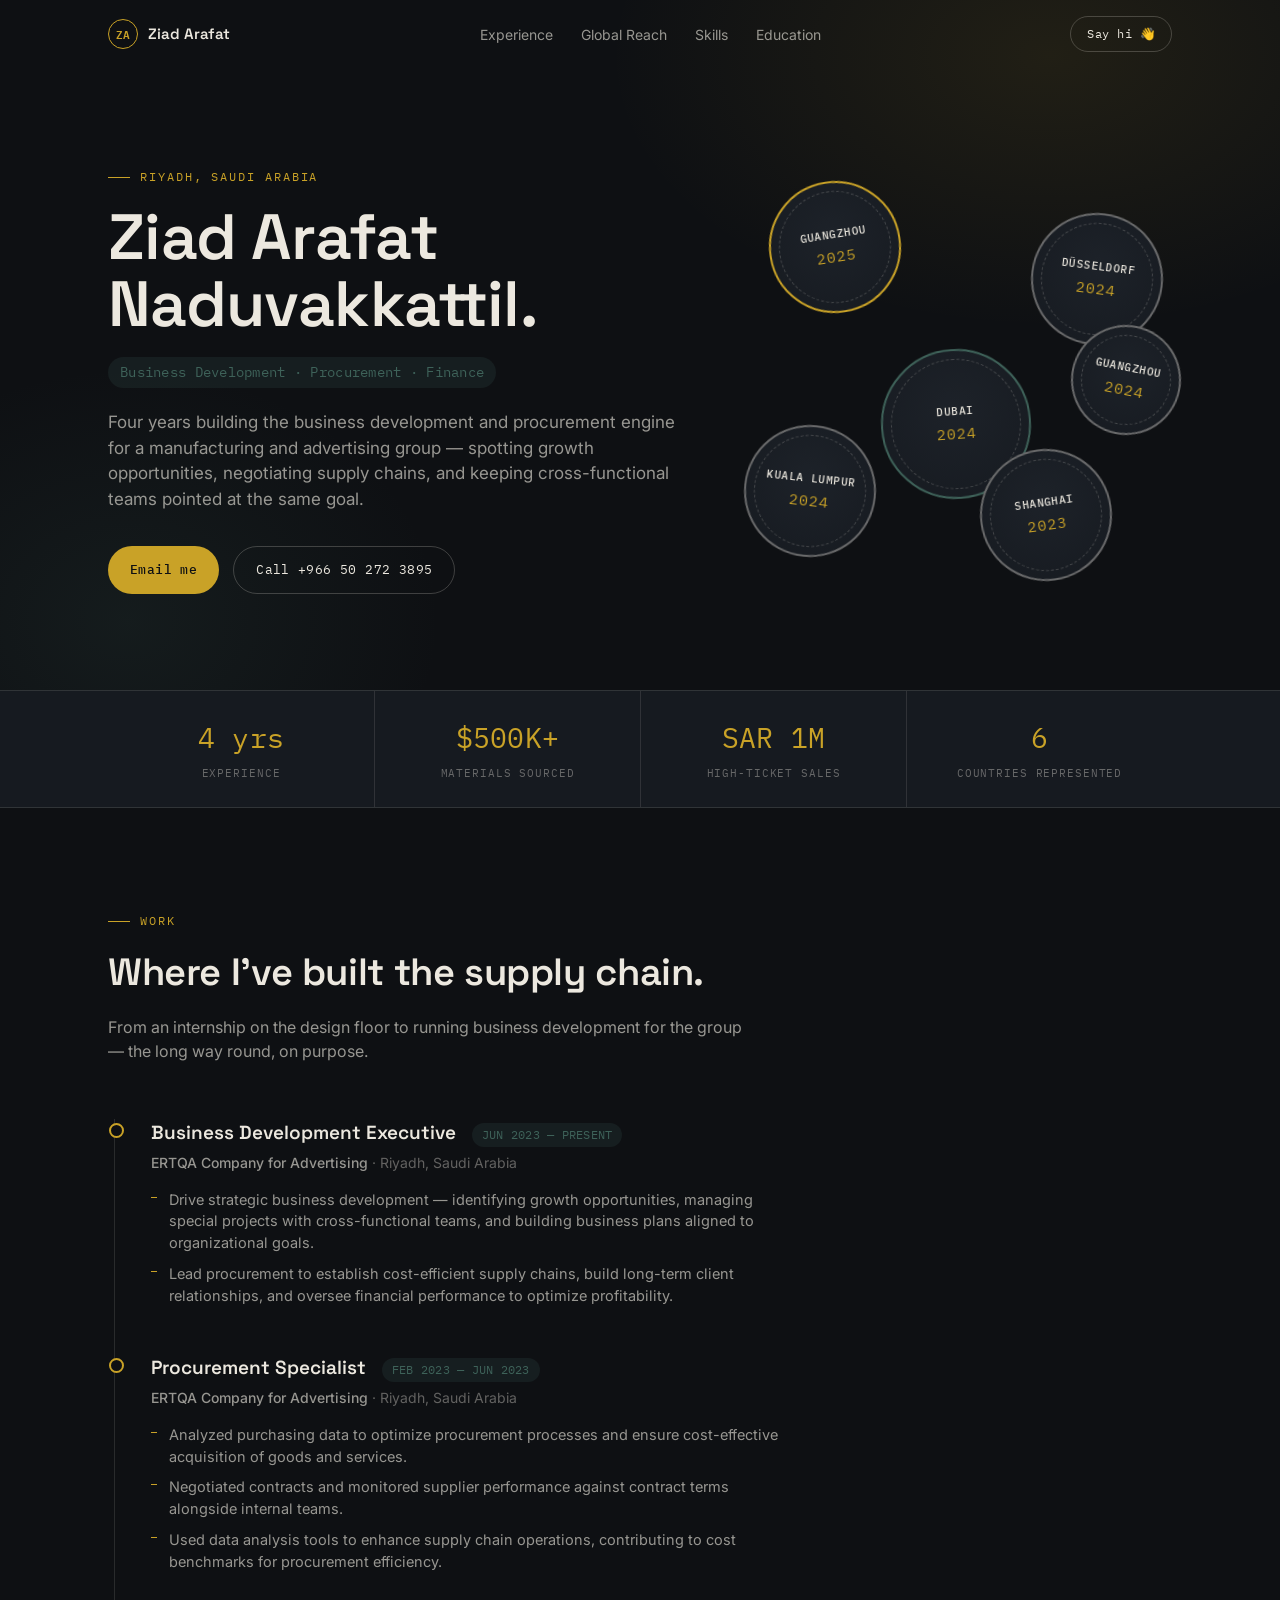
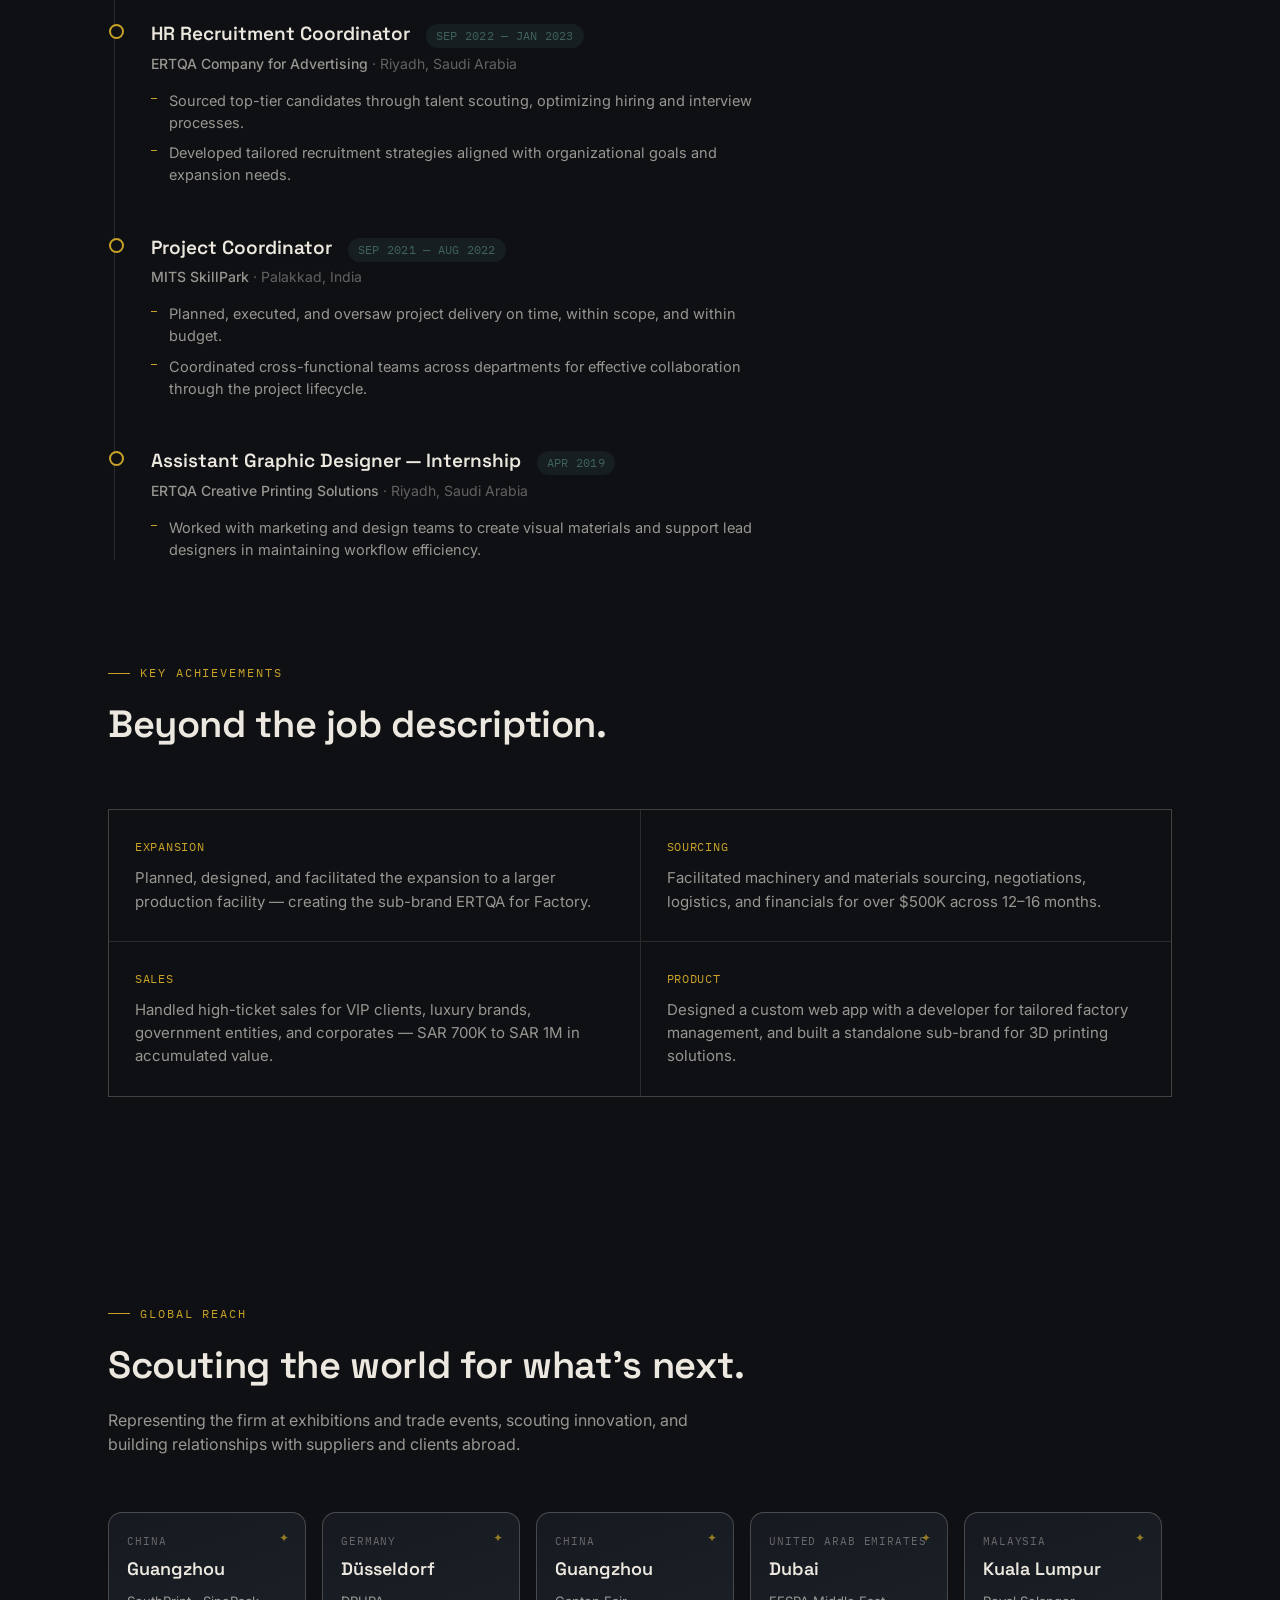
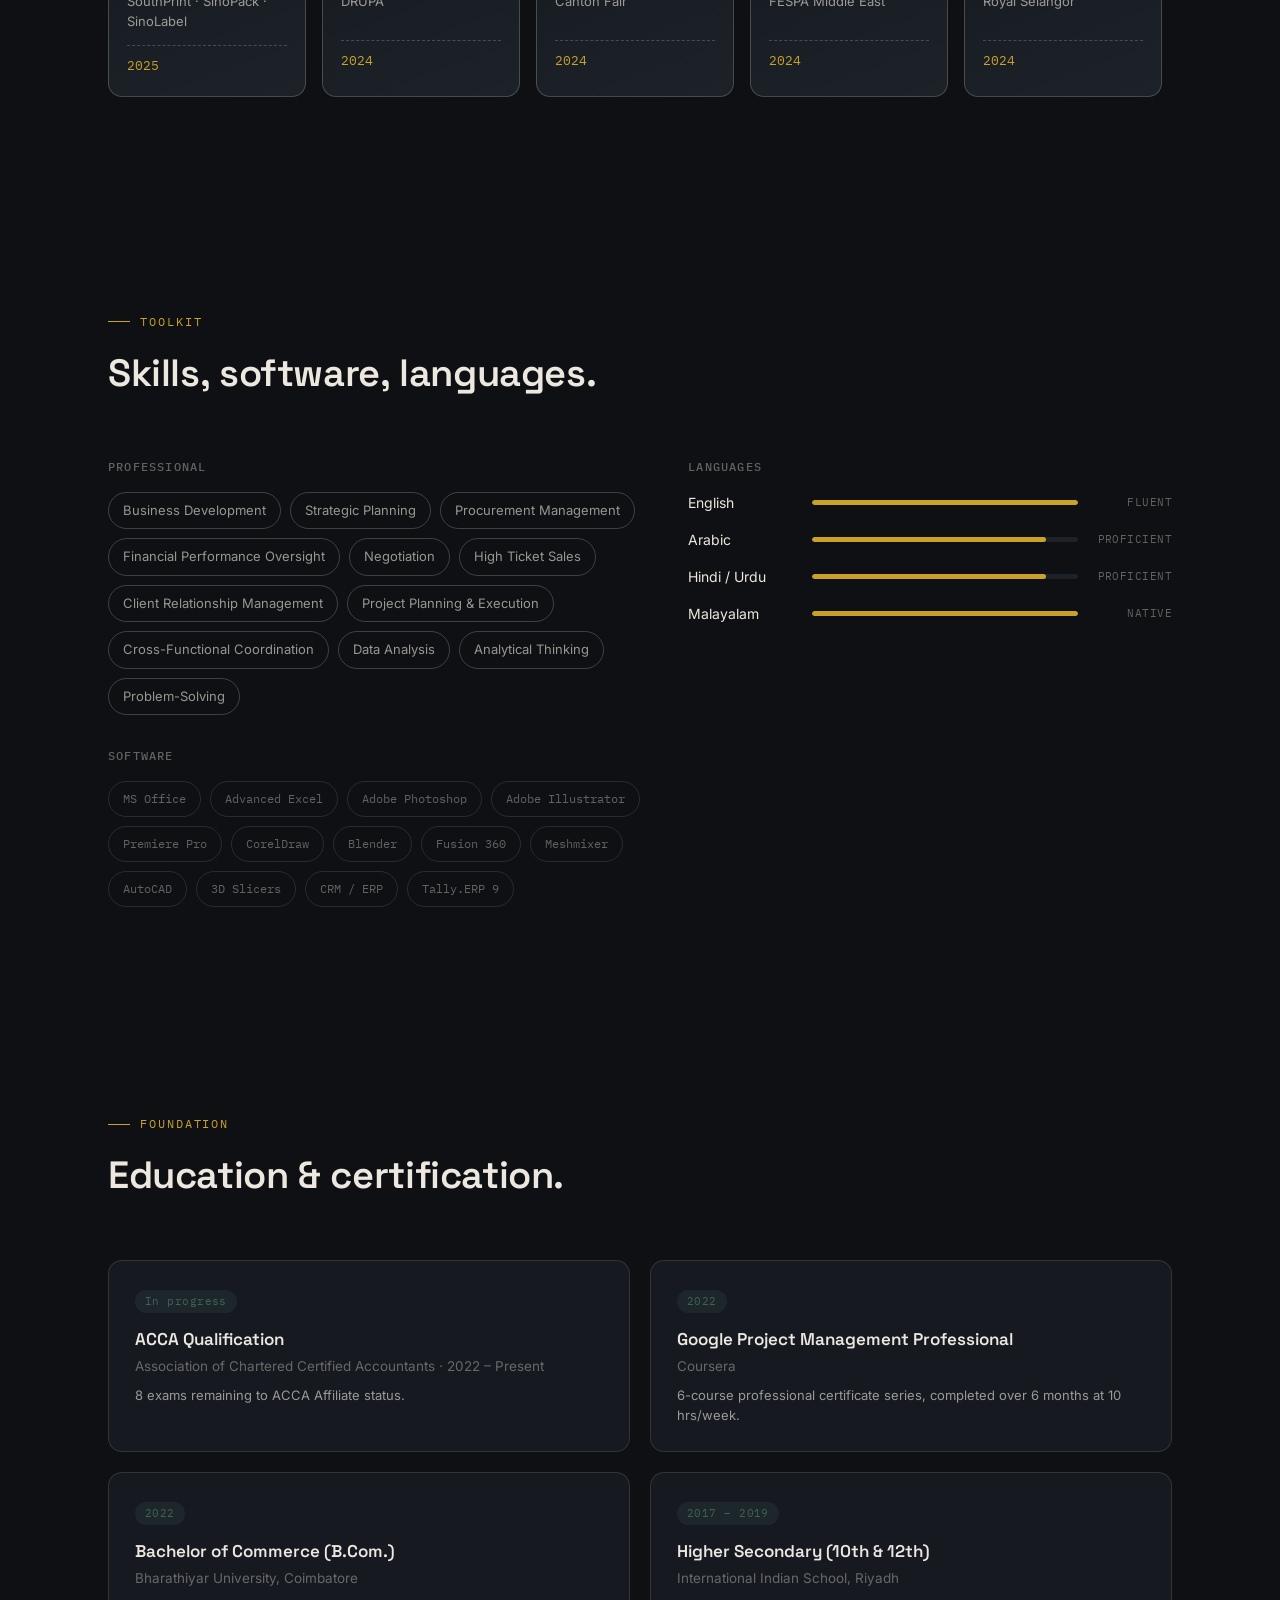
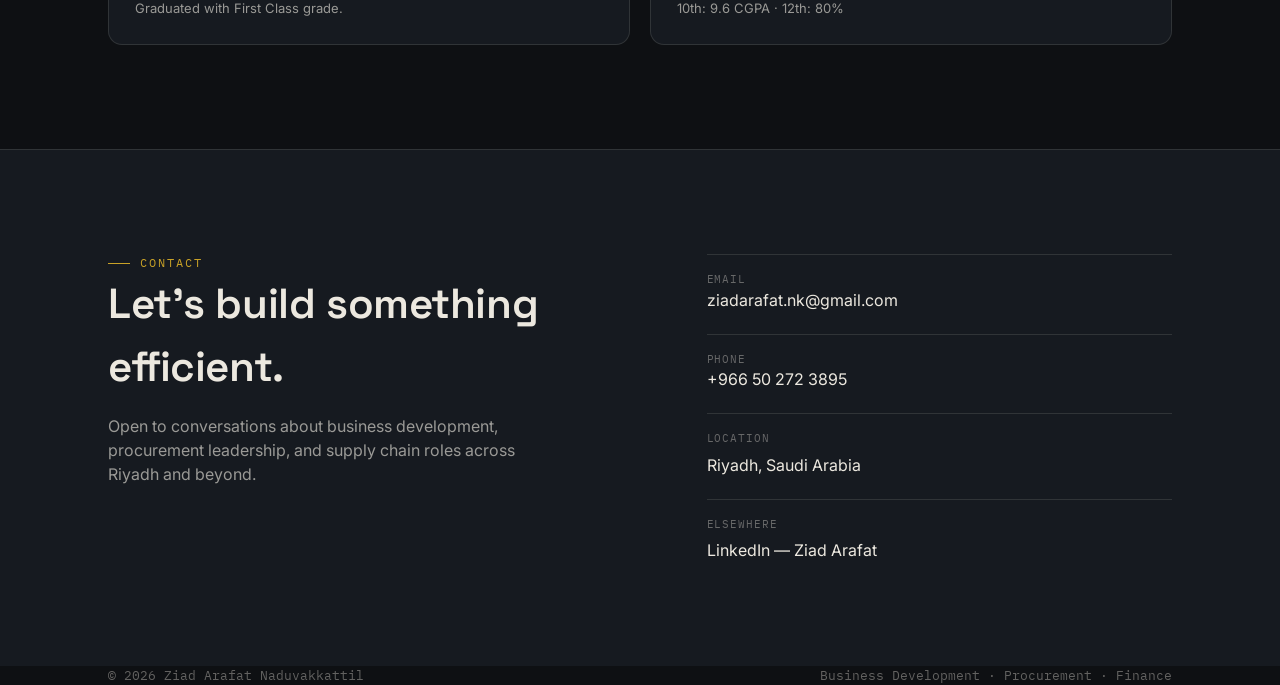
==== 1.html @ ba302ac8 "Add files via upload" ====
<!DOCTYPE html>
<html lang="en">
<head>
<meta charset="UTF-8" />
<meta name="viewport" content="width=device-width, initial-scale=1.0" />
<title>Ziad Arafat Naduvakkattil — Business Development &amp; Procurement</title>
<meta name="description" content="Ziad Arafat Naduvakkattil — Business Development Executive in Riyadh, Saudi Arabia. Procurement, strategic planning, high-ticket sales, finance." />
<link rel="preconnect" href="https://fonts.googleapis.com">
<link rel="preconnect" href="https://fonts.gstatic.com" crossorigin>
<link href="https://fonts.googleapis.com/css2?family=Space+Grotesk:wght@500;600;700&family=Inter:wght@400;500;600&family=IBM+Plex+Mono:wght@400;500&display=swap" rel="stylesheet">
<style>
  :root{
    --ink:#0E1013;
    --surface:#161A20;
    --surface-2:#1D2229;
    --line: rgba(236,232,223,0.12);
    --line-strong: rgba(236,232,223,0.22);
    --paper:#ECE8DF;
    --paper-dim: rgba(236,232,223,0.62);
    --paper-faint: rgba(236,232,223,0.38);
    --brass:#C9A227;
    --brass-soft: rgba(201,162,39,0.14);
    --teal:#3E6259;
    --teal-soft: rgba(62,98,89,0.18);

    --display: 'Space Grotesk', sans-serif;
    --body: 'Inter', sans-serif;
    --mono: 'IBM Plex Mono', monospace;

    --maxw: 1120px;
  }

  *{ box-sizing:border-box; }
  html{ scroll-behavior:smooth; }
  body{
    margin:0;
    background:var(--ink);
    color:var(--paper);
    font-family:var(--body);
    -webkit-font-smoothing:antialiased;
    line-height:1.5;
  }
  img{ max-width:100%; display:block; }
  a{ color:inherit; text-decoration:none; }

  ::selection{ background:var(--brass); color:var(--ink); }

  .wrap{
    max-width:var(--maxw);
    margin:0 auto;
    padding:0 28px;
  }

  .eyebrow{
    font-family:var(--mono);
    font-size:12px;
    letter-spacing:0.16em;
    text-transform:uppercase;
    color:var(--brass);
    display:flex;
    align-items:center;
    gap:10px;
  }
  .eyebrow::before{
    content:"";
    width:22px; height:1px;
    background:var(--brass);
    display:inline-block;
  }

  h1,h2,h3{
    font-family:var(--display);
    font-weight:600;
    margin:0;
    letter-spacing:-0.01em;
  }

  /* ---------- NAV ---------- */
  header.nav{
    position:fixed;
    top:0; left:0; right:0;
    z-index:100;
    background:rgba(14,16,19,0);
    border-bottom:1px solid transparent;
    transition:background .35s ease, border-color .35s ease;
  }
  header.nav.solid{
    background:rgba(14,16,19,0.86);
    backdrop-filter:blur(10px);
    border-bottom:1px solid var(--line);
  }
  .nav-inner{
    max-width:var(--maxw);
    margin:0 auto;
    padding:16px 28px;
    display:flex;
    align-items:center;
    justify-content:space-between;
  }
  .brand{
    display:flex; align-items:center; gap:10px;
    font-family:var(--display);
    font-weight:600;
    font-size:15px;
  }
  .brand .mark{
    width:30px; height:30px;
    border:1px solid var(--brass);
    border-radius:50%;
    display:flex; align-items:center; justify-content:center;
    font-family:var(--mono);
    font-size:11px;
    color:var(--brass);
  }
  nav.links{
    display:flex; gap:28px;
    font-size:14px;
    color:var(--paper-dim);
  }
  nav.links a{ transition:color .2s ease; }
  nav.links a:hover{ color:var(--paper); }
  .nav-cta{
    font-family:var(--mono);
    font-size:12px;
    letter-spacing:0.04em;
    border:1px solid var(--line-strong);
    padding:8px 16px;
    border-radius:999px;
    transition:border-color .2s ease, background .2s ease;
    white-space:nowrap;
  }
  .nav-cta:hover{ border-color:var(--brass); background:var(--brass-soft); }
  .nav-toggle{ display:none; }

  /* ---------- HERO ---------- */
  .hero{
    position:relative;
    padding:168px 0 96px;
    overflow:hidden;
  }
  .hero::before{
    content:"";
    position:absolute;
    inset:0;
    background:
      radial-gradient(680px 420px at 82% 8%, rgba(201,162,39,0.10), transparent 65%),
      radial-gradient(520px 420px at 10% 90%, rgba(62,98,89,0.14), transparent 60%);
    pointer-events:none;
  }
  .hero-grid{
    position:relative;
    display:grid;
    grid-template-columns:1.15fr 0.85fr;
    gap:56px;
    align-items:center;
  }
  .hero h1{
    font-size:clamp(38px, 5.6vw, 64px);
    line-height:1.04;
    margin-top:18px;
  }
  .hero .role{
    font-family:var(--mono);
    font-size:14px;
    color:var(--teal);
    background:var(--teal-soft);
    display:inline-block;
    padding:5px 12px;
    border-radius:999px;
    margin-top:20px;
    letter-spacing:0.02em;
  }
  .hero p.lede{
    max-width:52ch;
    color:var(--paper-dim);
    font-size:17px;
    margin-top:22px;
  }
  .hero-ctas{
    margin-top:34px;
    display:flex; gap:14px; flex-wrap:wrap;
  }
  .btn{
    font-family:var(--mono);
    font-size:13px;
    letter-spacing:0.03em;
    padding:13px 22px;
    border-radius:999px;
    display:inline-flex;
    align-items:center;
    gap:8px;
    transition:transform .2s ease, background .2s ease, border-color .2s ease;
  }
  .btn-primary{
    background:var(--brass);
    color:var(--ink);
    font-weight:500;
  }
  .btn-primary:hover{ transform:translateY(-2px); }
  .btn-ghost{
    border:1px solid var(--line-strong);
    color:var(--paper);
  }
  .btn-ghost:hover{ border-color:var(--brass); color:var(--brass); transform:translateY(-2px); }

  /* passport stamp cluster */
  .stampfield{
    position:relative;
    height:400px;
  }
  .stamp{
    position:absolute;
    width:132px; height:132px;
    border-radius:50%;
    border:2px solid var(--paper-faint);
    display:flex;
    flex-direction:column;
    align-items:center;
    justify-content:center;
    text-align:center;
    font-family:var(--mono);
    color:var(--paper-dim);
    background:radial-gradient(circle at 50% 40%, var(--surface-2), var(--surface));
    opacity:0;
    transform:scale(.7) rotate(var(--r,0deg));
    animation:stampIn .6s cubic-bezier(.2,.8,.2,1) forwards;
    animation-delay:var(--d, 0s);
  }
  .stamp::before{
    content:"";
    position:absolute;
    inset:8px;
    border-radius:50%;
    border:1px dashed rgba(236,232,223,0.22);
  }
  .stamp .city{ font-size:11px; letter-spacing:0.04em; color:var(--paper); font-weight:500; }
  .stamp .yr{ font-size:15px; color:var(--brass); margin-top:4px; letter-spacing:0.06em; }
  .stamp.s1{ top:0; left:6%; --r:-9deg; --d:.05s; border-color:var(--brass); }
  .stamp.s2{ top:8%; right:2%; --r:7deg; --d:.15s; }
  .stamp.s3{ top:42%; left:32%; --r:-4deg; --d:.25s; width:150px; height:150px; border-color:var(--teal); }
  .stamp.s4{ bottom:6%; left:0; --r:6deg; --d:.35s; }
  .stamp.s5{ bottom:0; right:14%; --r:-8deg; --d:.45s; }
  .stamp.s6{ top:36%; right:-2%; --r:11deg; --d:.55s; width:110px; height:110px; }
  @keyframes stampIn{
    to{ opacity:1; transform:scale(1) rotate(var(--r,0deg)); }
  }

  /* ---------- LEDGER STRIP ---------- */
  .ledger{
    border-top:1px solid var(--line);
    border-bottom:1px solid var(--line);
    background:var(--surface);
  }
  .ledger .wrap{
    display:grid;
    grid-template-columns:repeat(4,1fr);
  }
  .ledger-item{
    padding:26px 10px;
    text-align:center;
    border-left:1px solid var(--line);
  }
  .ledger-item:first-child{ border-left:none; }
  .ledger-item .num{
    font-family:var(--mono);
    font-size:clamp(20px,2.4vw,28px);
    color:var(--brass);
    letter-spacing:0.01em;
  }
  .ledger-item .lbl{
    margin-top:6px;
    font-size:11px;
    letter-spacing:0.08em;
    text-transform:uppercase;
    color:var(--paper-faint);
    font-family:var(--mono);
  }

  /* ---------- SECTION SHELL ---------- */
  section{ padding:104px 0; }
  .section-head{ max-width:640px; margin-bottom:56px; }
  .section-head h2{
    font-size:clamp(26px,3.4vw,38px);
    margin-top:14px;
  }
  .section-head p{ color:var(--paper-dim); margin-top:14px; font-size:16px; }

  .reveal{ opacity:0; transform:translateY(22px); transition:opacity .7s ease, transform .7s ease; }
  .reveal.in{ opacity:1; transform:none; }

  /* ---------- EXPERIENCE ---------- */
  .timeline{
    position:relative;
    border-left:1px solid var(--line);
    margin-left:6px;
  }
  .tl-item{
    position:relative;
    padding:0 0 48px 36px;
  }
  .tl-item:last-child{ padding-bottom:0; }
  .tl-item::before{
    content:"";
    position:absolute;
    left:-6px; top:4px;
    width:11px; height:11px;
    border-radius:50%;
    background:var(--ink);
    border:2px solid var(--brass);
  }
  .tl-head{
    display:flex;
    flex-wrap:wrap;
    align-items:baseline;
    gap:10px 16px;
  }
  .tl-role{
    font-family:var(--display);
    font-size:19px;
    font-weight:600;
  }
  .tl-dates{
    font-family:var(--mono);
    font-size:12px;
    color:var(--teal);
    background:var(--teal-soft);
    padding:3px 10px;
    border-radius:999px;
    letter-spacing:0.02em;
  }
  .tl-org{
    font-size:14px;
    color:var(--paper-faint);
    margin-top:4px;
  }
  .tl-org b{ color:var(--paper-dim); font-weight:500; }
  .tl-bullets{
    margin:16px 0 0;
    padding:0;
    list-style:none;
    display:grid;
    gap:9px;
    max-width:640px;
  }
  .tl-bullets li{
    position:relative;
    padding-left:18px;
    color:var(--paper-dim);
    font-size:14.5px;
  }
  .tl-bullets li::before{
    content:"";
    position:absolute;
    left:0; top:8px;
    width:6px; height:1px;
    background:var(--brass);
  }

  /* ---------- ACHIEVEMENTS ---------- */
  .ach-grid{
    display:grid;
    grid-template-columns:repeat(2,1fr);
    gap:1px;
    background:var(--line);
    border:1px solid var(--line);
  }
  .ach-card{
    background:var(--ink);
    padding:28px 26px;
  }
  .ach-card .k{
    font-family:var(--mono);
    font-size:12px;
    color:var(--brass);
    letter-spacing:0.06em;
  }
  .ach-card p{
    margin:10px 0 0;
    font-size:15px;
    color:var(--paper-dim);
    line-height:1.55;
  }

  /* ---------- GLOBAL REACH ---------- */
  .strip{
    display:flex;
    gap:16px;
    overflow-x:auto;
    padding-bottom:8px;
    scrollbar-width:none;
  }
  .strip::-webkit-scrollbar{ display:none; }
  .passcard{
    flex:0 0 auto;
    width:198px;
    border:1px solid var(--line-strong);
    border-radius:14px;
    padding:20px 18px;
    background:linear-gradient(160deg, var(--surface), var(--surface-2));
    position:relative;
  }
  .passcard::after{
    content:"✦";
    position:absolute;
    top:16px; right:16px;
    color:var(--brass);
    font-size:12px;
    opacity:.7;
  }
  .passcard .country{
    font-family:var(--mono);
    font-size:11px;
    letter-spacing:0.08em;
    text-transform:uppercase;
    color:var(--paper-faint);
  }
  .passcard .city{
    font-family:var(--display);
    font-weight:600;
    font-size:18px;
    margin-top:6px;
  }
  .passcard .event{
    font-size:13px;
    color:var(--paper-dim);
    margin-top:10px;
    min-height:34px;
  }
  .passcard .year{
    margin-top:14px;
    font-family:var(--mono);
    font-size:13px;
    color:var(--brass);
    border-top:1px dashed var(--line-strong);
    padding-top:10px;
  }

  /* ---------- SKILLS ---------- */
  .skills-grid{
    display:grid;
    grid-template-columns:1.1fr 1fr;
    gap:48px;
  }
  .skill-block h3{
    font-family:var(--mono);
    font-size:12px;
    letter-spacing:0.1em;
    text-transform:uppercase;
    color:var(--paper-faint);
    font-weight:500;
    margin-bottom:16px;
  }
  .chips{
    display:flex; flex-wrap:wrap; gap:9px;
  }
  .chip{
    font-size:13px;
    padding:8px 14px;
    border:1px solid var(--line-strong);
    border-radius:999px;
    color:var(--paper-dim);
  }
  .chip.soft{
    font-family:var(--mono);
    font-size:12px;
    border-color:var(--line);
    color:var(--paper-faint);
  }
  .lang-list{ display:grid; gap:16px; margin-top:6px; }
  .lang-row{ display:grid; grid-template-columns:110px 1fr 80px; align-items:center; gap:14px; }
  .lang-name{ font-size:14px; }
  .meter{ height:5px; background:var(--surface-2); border-radius:999px; overflow:hidden; }
  .meter i{ display:block; height:100%; background:var(--brass); border-radius:999px; }
  .lang-lvl{ font-family:var(--mono); font-size:11px; color:var(--paper-faint); text-align:right; letter-spacing:0.04em; }

  /* ---------- EDUCATION ---------- */
  .edu-grid{
    display:grid;
    grid-template-columns:repeat(2,1fr);
    gap:20px;
  }
  .edu-card{
    border:1px solid var(--line);
    border-radius:14px;
    padding:26px;
    background:var(--surface);
  }
  .edu-card .tag{
    font-family:var(--mono);
    font-size:11px;
    color:var(--teal);
    background:var(--teal-soft);
    display:inline-block;
    padding:3px 10px;
    border-radius:999px;
    letter-spacing:0.04em;
  }
  .edu-card h4{
    font-family:var(--display);
    font-size:17px;
    font-weight:600;
    margin:14px 0 4px;
  }
  .edu-card .org{ font-size:13.5px; color:var(--paper-faint); }
  .edu-card .note{ font-size:13px; color:var(--paper-dim); margin-top:10px; }

  /* ---------- CONTACT ---------- */
  .contact-section{
    background:var(--surface);
    border-top:1px solid var(--line);
  }
  .contact-grid{
    display:grid;
    grid-template-columns:1.2fr 1fr;
    gap:40px;
    align-items:start;
  }
  .contact-grid h2{ font-size:clamp(28px,4vw,42px); }
  .contact-grid p.lede{ color:var(--paper-dim); margin-top:16px; max-width:44ch; }
  .contact-list{ display:grid; gap:22px; }
  .contact-row{ border-top:1px solid var(--line); padding-top:16px; }
  .contact-row .k{
    font-family:var(--mono);
    font-size:11px;
    text-transform:uppercase;
    letter-spacing:0.08em;
    color:var(--paper-faint);
  }
  .contact-row .v{ margin-top:6px; font-size:16px; }
  .contact-row a.v:hover{ color:var(--brass); }

  footer{
    padding:26px 0 40px;
    display:flex;
    justify-content:space-between;
    flex-wrap:wrap;
    gap:10px;
    font-size:12.5px;
    color:var(--paper-faint);
    font-family:var(--mono);
  }

  @media (max-width:860px){
    .hero-grid{ grid-template-columns:1fr; }
    .stampfield{ height:300px; margin-top:20px; }
    .ledger .wrap{ grid-template-columns:repeat(2,1fr); }
    .ledger-item:nth-child(3){ border-left:none; }
    .skills-grid{ grid-template-columns:1fr; }
    .ach-grid{ grid-template-columns:1fr; }
    .edu-grid{ grid-template-columns:1fr; }
    .contact-grid{ grid-template-columns:1fr; }
    nav.links{ display:none; }
  }

  @media (prefers-reduced-motion: reduce){
    html{ scroll-behavior:auto; }
    .stamp{ animation:none; opacity:1; transform:rotate(var(--r,0deg)); }
    .reveal{ opacity:1; transform:none; transition:none; }
  }
</style>
</head>
<body>

<header class="nav" id="siteNav">
  <div class="nav-inner">
    <div class="brand"><span class="mark">ZA</span> Ziad Arafat</div>
    <nav class="links">
      <a href="#experience">Experience</a>
      <a href="#reach">Global Reach</a>
      <a href="#skills">Skills</a>
      <a href="#education">Education</a>
    </nav>
    <a class="nav-cta" href="#contact">Say hi 👋</a>
  </div>
</header>

<section class="hero">
  <div class="wrap hero-grid">
    <div>
      <div class="eyebrow">Riyadh, Saudi Arabia</div>
      <h1>Ziad Arafat<br>Naduvakkattil.</h1>
      <span class="role">Business Development · Procurement · Finance</span>
      <p class="lede">Four years building the business development and procurement engine for a manufacturing and advertising group — spotting growth opportunities, negotiating supply chains, and keeping cross-functional teams pointed at the same goal.</p>
      <div class="hero-ctas">
        <a class="btn btn-primary" href="mailto:ziadarafat.nk@gmail.com">Email me</a>
        <a class="btn btn-ghost" href="tel:+966502723895">Call +966 50 272 3895</a>
      </div>
    </div>
    <div class="stampfield" aria-hidden="true">
      <div class="stamp s1"><span class="city">GUANGZHOU</span><span class="yr">2025</span></div>
      <div class="stamp s2"><span class="city">DÜSSELDORF</span><span class="yr">2024</span></div>
      <div class="stamp s3"><span class="city">DUBAI</span><span class="yr">2024</span></div>
      <div class="stamp s4"><span class="city">KUALA LUMPUR</span><span class="yr">2024</span></div>
      <div class="stamp s5"><span class="city">SHANGHAI</span><span class="yr">2023</span></div>
      <div class="stamp s6"><span class="city">GUANGZHOU</span><span class="yr">2024</span></div>
    </div>
  </div>
</section>

<div class="ledger">
  <div class="wrap">
    <div class="ledger-item"><div class="num">4 yrs</div><div class="lbl">Experience</div></div>
    <div class="ledger-item"><div class="num">$500K+</div><div class="lbl">Materials sourced</div></div>
    <div class="ledger-item"><div class="num">SAR 1M</div><div class="lbl">High-ticket sales</div></div>
    <div class="ledger-item"><div class="num">6</div><div class="lbl">Countries represented</div></div>
  </div>
</div>

<section id="experience">
  <div class="wrap">
    <div class="section-head reveal">
      <div class="eyebrow">Work</div>
      <h2>Where I've built the supply chain.</h2>
      <p>From an internship on the design floor to running business development for the group — the long way round, on purpose.</p>
    </div>

    <div class="timeline">
      <div class="tl-item reveal">
        <div class="tl-head">
          <div class="tl-role">Business Development Executive</div>
          <div class="tl-dates">JUN 2023 — PRESENT</div>
        </div>
        <div class="tl-org"><b>ERTQA Company for Advertising</b> · Riyadh, Saudi Arabia</div>
        <ul class="tl-bullets">
          <li>Drive strategic business development — identifying growth opportunities, managing special projects with cross-functional teams, and building business plans aligned to organizational goals.</li>
          <li>Lead procurement to establish cost-efficient supply chains, build long-term client relationships, and oversee financial performance to optimize profitability.</li>
        </ul>
      </div>

      <div class="tl-item reveal">
        <div class="tl-head">
          <div class="tl-role">Procurement Specialist</div>
          <div class="tl-dates">FEB 2023 — JUN 2023</div>
        </div>
        <div class="tl-org"><b>ERTQA Company for Advertising</b> · Riyadh, Saudi Arabia</div>
        <ul class="tl-bullets">
          <li>Analyzed purchasing data to optimize procurement processes and ensure cost-effective acquisition of goods and services.</li>
          <li>Negotiated contracts and monitored supplier performance against contract terms alongside internal teams.</li>
          <li>Used data analysis tools to enhance supply chain operations, contributing to cost benchmarks for procurement efficiency.</li>
        </ul>
      </div>

      <div class="tl-item reveal">
        <div class="tl-head">
          <div class="tl-role">HR Recruitment Coordinator</div>
          <div class="tl-dates">SEP 2022 — JAN 2023</div>
        </div>
        <div class="tl-org"><b>ERTQA Company for Advertising</b> · Riyadh, Saudi Arabia</div>
        <ul class="tl-bullets">
          <li>Sourced top-tier candidates through talent scouting, optimizing hiring and interview processes.</li>
          <li>Developed tailored recruitment strategies aligned with organizational goals and expansion needs.</li>
        </ul>
      </div>

      <div class="tl-item reveal">
        <div class="tl-head">
          <div class="tl-role">Project Coordinator</div>
          <div class="tl-dates">SEP 2021 — AUG 2022</div>
        </div>
        <div class="tl-org"><b>MITS SkillPark</b> · Palakkad, India</div>
        <ul class="tl-bullets">
          <li>Planned, executed, and oversaw project delivery on time, within scope, and within budget.</li>
          <li>Coordinated cross-functional teams across departments for effective collaboration through the project lifecycle.</li>
        </ul>
      </div>

      <div class="tl-item reveal">
        <div class="tl-head">
          <div class="tl-role">Assistant Graphic Designer — Internship</div>
          <div class="tl-dates">APR 2019</div>
        </div>
        <div class="tl-org"><b>ERTQA Creative Printing Solutions</b> · Riyadh, Saudi Arabia</div>
        <ul class="tl-bullets">
          <li>Worked with marketing and design teams to create visual materials and support lead designers in maintaining workflow efficiency.</li>
        </ul>
      </div>
    </div>
  </div>
</section>

<section style="padding-top:0;">
  <div class="wrap">
    <div class="section-head reveal">
      <div class="eyebrow">Key Achievements</div>
      <h2>Beyond the job description.</h2>
    </div>
    <div class="ach-grid reveal">
      <div class="ach-card">
        <div class="k">EXPANSION</div>
        <p>Planned, designed, and facilitated the expansion to a larger production facility — creating the sub-brand ERTQA for Factory.</p>
      </div>
      <div class="ach-card">
        <div class="k">SOURCING</div>
        <p>Facilitated machinery and materials sourcing, negotiations, logistics, and financials for over $500K across 12–16 months.</p>
      </div>
      <div class="ach-card">
        <div class="k">SALES</div>
        <p>Handled high-ticket sales for VIP clients, luxury brands, government entities, and corporates — SAR 700K to SAR 1M in accumulated value.</p>
      </div>
      <div class="ach-card">
        <div class="k">PRODUCT</div>
        <p>Designed a custom web app with a developer for tailored factory management, and built a standalone sub-brand for 3D printing solutions.</p>
      </div>
    </div>
  </div>
</section>

<section id="reach">
  <div class="wrap">
    <div class="section-head reveal">
      <div class="eyebrow">Global Reach</div>
      <h2>Scouting the world for what's next.</h2>
      <p>Representing the firm at exhibitions and trade events, scouting innovation, and building relationships with suppliers and clients abroad.</p>
    </div>
    <div class="strip reveal">
      <div class="passcard">
        <div class="country">China</div>
        <div class="city">Guangzhou</div>
        <div class="event">SouthPrint · SinoPack · SinoLabel</div>
        <div class="year">2025</div>
      </div>
      <div class="passcard">
        <div class="country">Germany</div>
        <div class="city">Düsseldorf</div>
        <div class="event">DRUPA</div>
        <div class="year">2024</div>
      </div>
      <div class="passcard">
        <div class="country">China</div>
        <div class="city">Guangzhou</div>
        <div class="event">Canton Fair</div>
        <div class="year">2024</div>
      </div>
      <div class="passcard">
        <div class="country">United Arab Emirates</div>
        <div class="city">Dubai</div>
        <div class="event">FESPA Middle East</div>
        <div class="year">2024</div>
      </div>
      <div class="passcard">
        <div class="country">Malaysia</div>
        <div class="city">Kuala Lumpur</div>
        <div class="event">Royal Selangor</div>
        <div class="year">2024</div>
      </div>
      <div class="passcard">
        <div class="country">China</div>
        <div class="city">Shanghai</div>
        <div class="event">SignChina</div>
        <div class="year">2023</div>
      </div>
    </div>
  </div>
</section>

<section id="skills">
  <div class="wrap">
    <div class="section-head reveal">
      <div class="eyebrow">Toolkit</div>
      <h2>Skills, software, languages.</h2>
    </div>
    <div class="skills-grid reveal">
      <div class="skill-block">
        <h3>Professional</h3>
        <div class="chips">
          <span class="chip">Business Development</span>
          <span class="chip">Strategic Planning</span>
          <span class="chip">Procurement Management</span>
          <span class="chip">Financial Performance Oversight</span>
          <span class="chip">Negotiation</span>
          <span class="chip">High Ticket Sales</span>
          <span class="chip">Client Relationship Management</span>
          <span class="chip">Project Planning &amp; Execution</span>
          <span class="chip">Cross-Functional Coordination</span>
          <span class="chip">Data Analysis</span>
          <span class="chip">Analytical Thinking</span>
          <span class="chip">Problem-Solving</span>
        </div>

        <h3 style="margin-top:32px;">Software</h3>
        <div class="chips">
          <span class="chip soft">MS Office</span>
          <span class="chip soft">Advanced Excel</span>
          <span class="chip soft">Adobe Photoshop</span>
          <span class="chip soft">Adobe Illustrator</span>
          <span class="chip soft">Premiere Pro</span>
          <span class="chip soft">CorelDraw</span>
          <span class="chip soft">Blender</span>
          <span class="chip soft">Fusion 360</span>
          <span class="chip soft">Meshmixer</span>
          <span class="chip soft">AutoCAD</span>
          <span class="chip soft">3D Slicers</span>
          <span class="chip soft">CRM / ERP</span>
          <span class="chip soft">Tally.ERP 9</span>
        </div>
      </div>

      <div class="skill-block">
        <h3>Languages</h3>
        <div class="lang-list">
          <div class="lang-row">
            <div class="lang-name">English</div>
            <div class="meter"><i style="width:100%"></i></div>
            <div class="lang-lvl">FLUENT</div>
          </div>
          <div class="lang-row">
            <div class="lang-name">Arabic</div>
            <div class="meter"><i style="width:88%"></i></div>
            <div class="lang-lvl">PROFICIENT</div>
          </div>
          <div class="lang-row">
            <div class="lang-name">Hindi / Urdu</div>
            <div class="meter"><i style="width:88%"></i></div>
            <div class="lang-lvl">PROFICIENT</div>
          </div>
          <div class="lang-row">
            <div class="lang-name">Malayalam</div>
            <div class="meter"><i style="width:100%"></i></div>
            <div class="lang-lvl">NATIVE</div>
          </div>
        </div>
      </div>
    </div>
  </div>
</section>

<section id="education">
  <div class="wrap">
    <div class="section-head reveal">
      <div class="eyebrow">Foundation</div>
      <h2>Education &amp; certification.</h2>
    </div>
    <div class="edu-grid reveal">
      <div class="edu-card">
        <span class="tag">In progress</span>
        <h4>ACCA Qualification</h4>
        <div class="org">Association of Chartered Certified Accountants · 2022 – Present</div>
        <div class="note">8 exams remaining to ACCA Affiliate status.</div>
      </div>
      <div class="edu-card">
        <span class="tag">2022</span>
        <h4>Google Project Management Professional</h4>
        <div class="org">Coursera</div>
        <div class="note">6-course professional certificate series, completed over 6 months at 10 hrs/week.</div>
      </div>
      <div class="edu-card">
        <span class="tag">2022</span>
        <h4>Bachelor of Commerce (B.Com.)</h4>
        <div class="org">Bharathiyar University, Coimbatore</div>
        <div class="note">Graduated with First Class grade.</div>
      </div>
      <div class="edu-card">
        <span class="tag">2017 – 2019</span>
        <h4>Higher Secondary (10th &amp; 12th)</h4>
        <div class="org">International Indian School, Riyadh</div>
        <div class="note">10th: 9.6 CGPA · 12th: 80%</div>
      </div>
    </div>
  </div>
</section>

<section class="contact-section" id="contact">
  <div class="wrap contact-grid">
    <div class="reveal">
      <div class="eyebrow">Contact</div>
      <h2>Let's build something efficient.</h2>
      <p class="lede">Open to conversations about business development, procurement leadership, and supply chain roles across Riyadh and beyond.</p>
    </div>
    <div class="contact-list reveal">
      <div class="contact-row">
        <div class="k">Email</div>
        <a class="v" href="mailto:ziadarafat.nk@gmail.com">ziadarafat.nk@gmail.com</a>
      </div>
      <div class="contact-row">
        <div class="k">Phone</div>
        <a class="v" href="tel:+966502723895">+966 50 272 3895</a>
      </div>
      <div class="contact-row">
        <div class="k">Location</div>
        <div class="v">Riyadh, Saudi Arabia</div>
      </div>
      <div class="contact-row">
        <div class="k">Elsewhere</div>
        <div class="v">LinkedIn — Ziad Arafat</div>
      </div>
    </div>
  </div>
</section>

<footer class="wrap">
  <div>© 2026 Ziad Arafat Naduvakkattil</div>
  <div>Business Development · Procurement · Finance</div>
</footer>

<script>
  // nav solid on scroll
  const nav = document.getElementById('siteNav');
  window.addEventListener('scroll', () => {
    nav.classList.toggle('solid', window.scrollY > 40);
  });

  // scroll reveal
  const revealEls = document.querySelectorAll('.reveal');
  const io = new IntersectionObserver((entries) => {
    entries.forEach(e => {
      if(e.isIntersecting){
        e.target.classList.add('in');
        io.unobserve(e.target);
      }
    });
  }, { threshold: 0.12 });
  revealEls.forEach(el => io.observe(el));
</script>

</body>
</html>
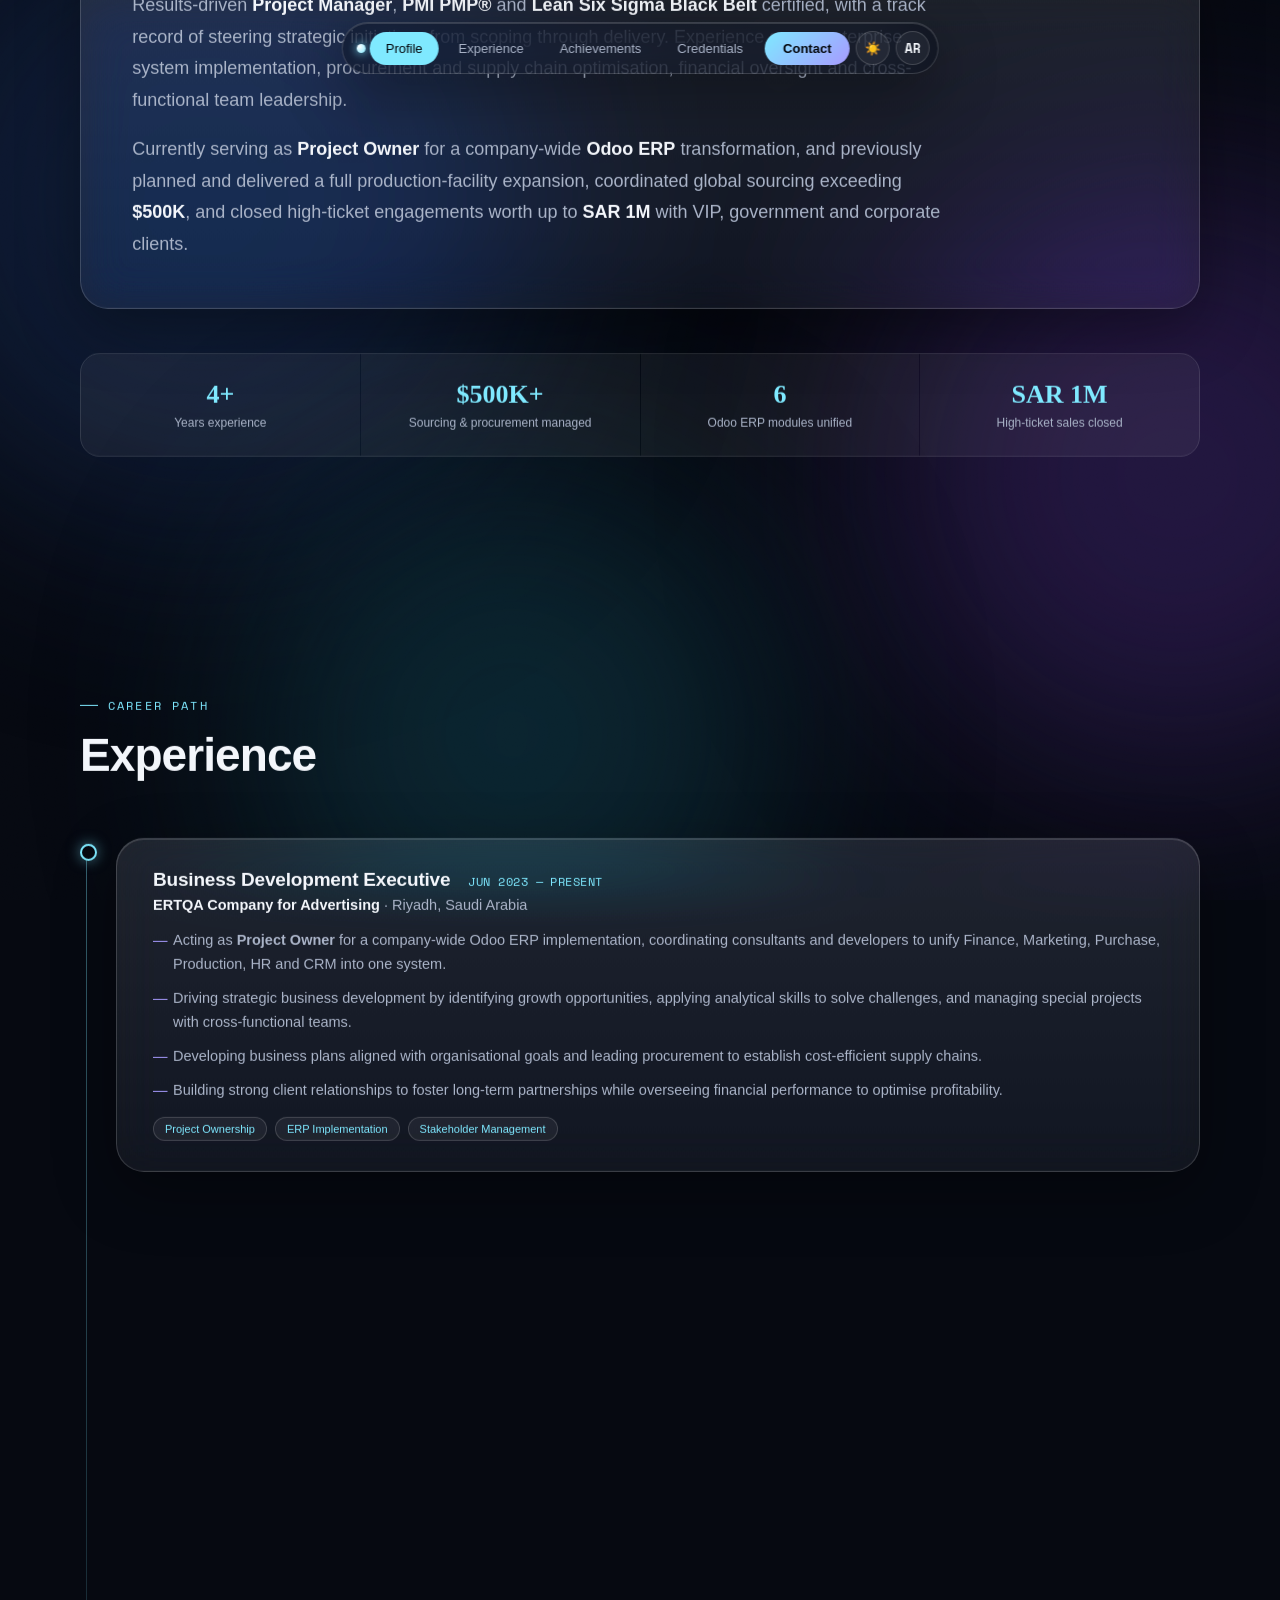
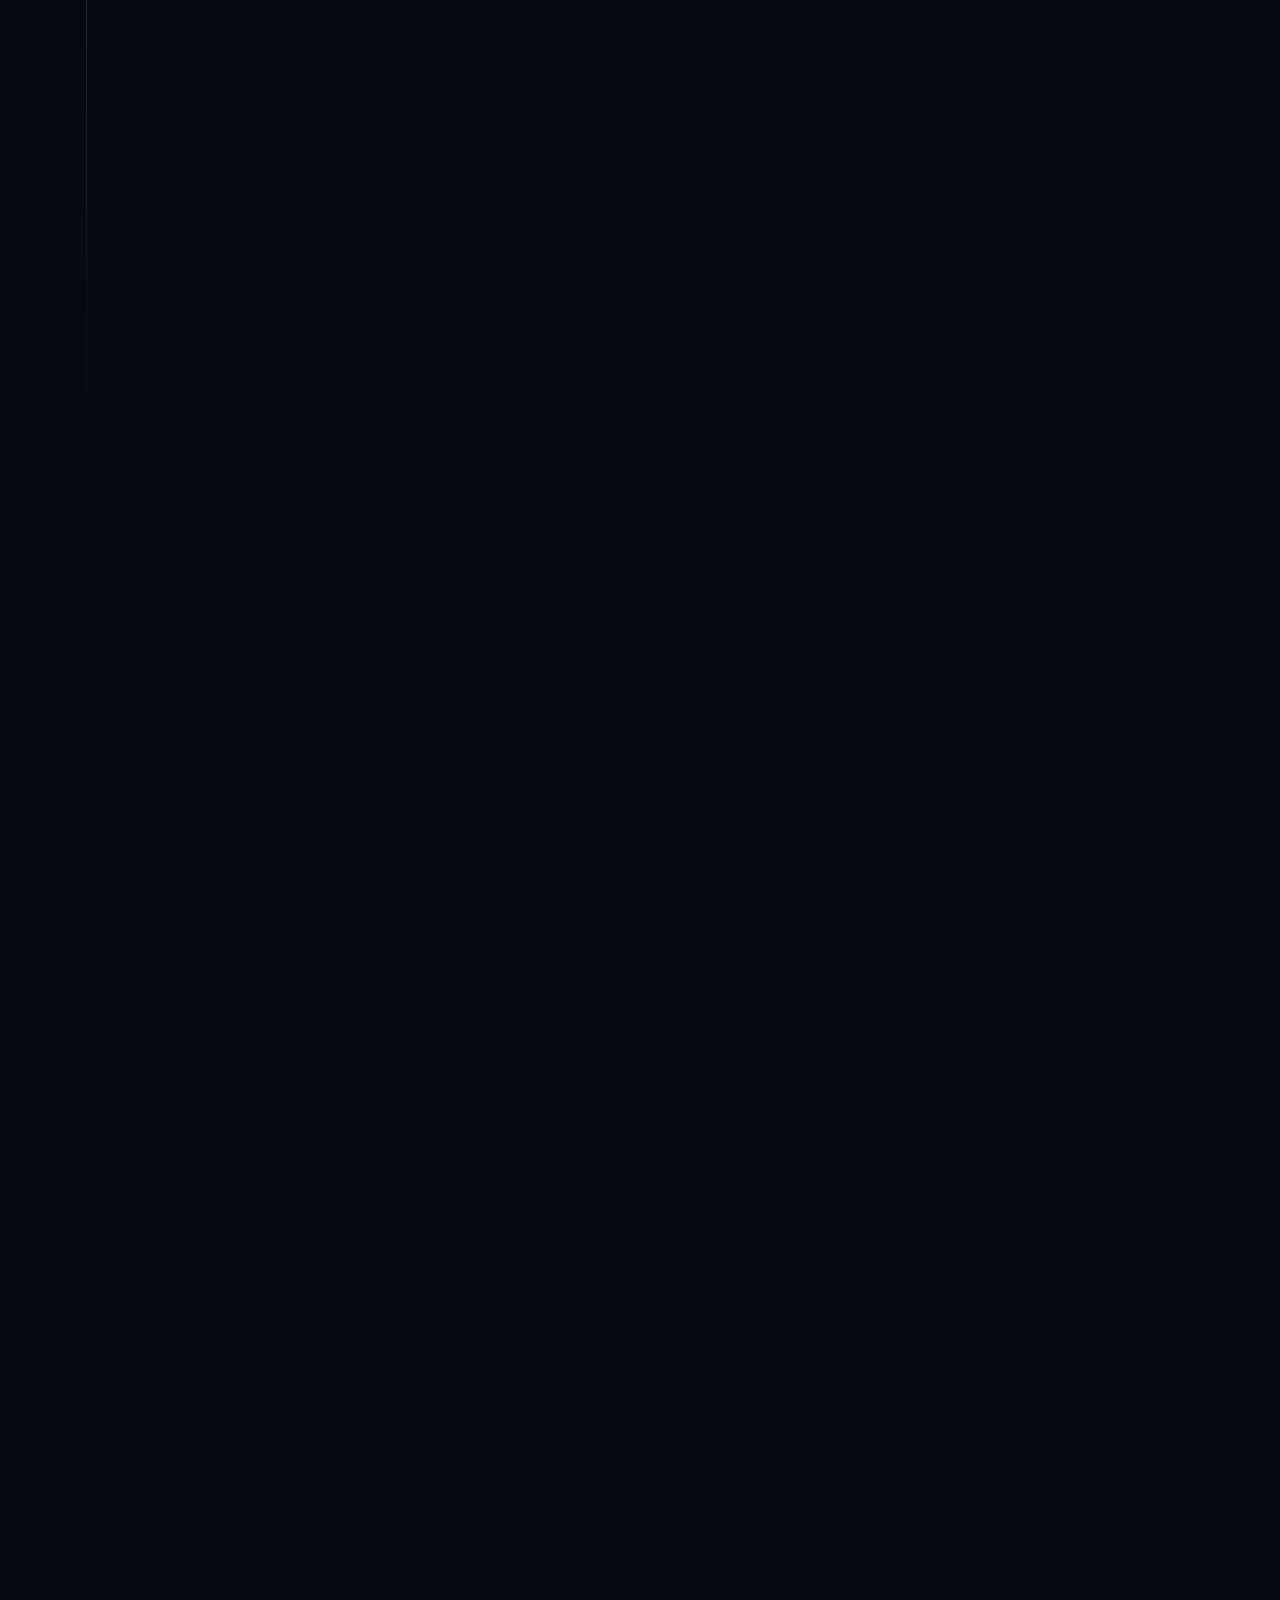
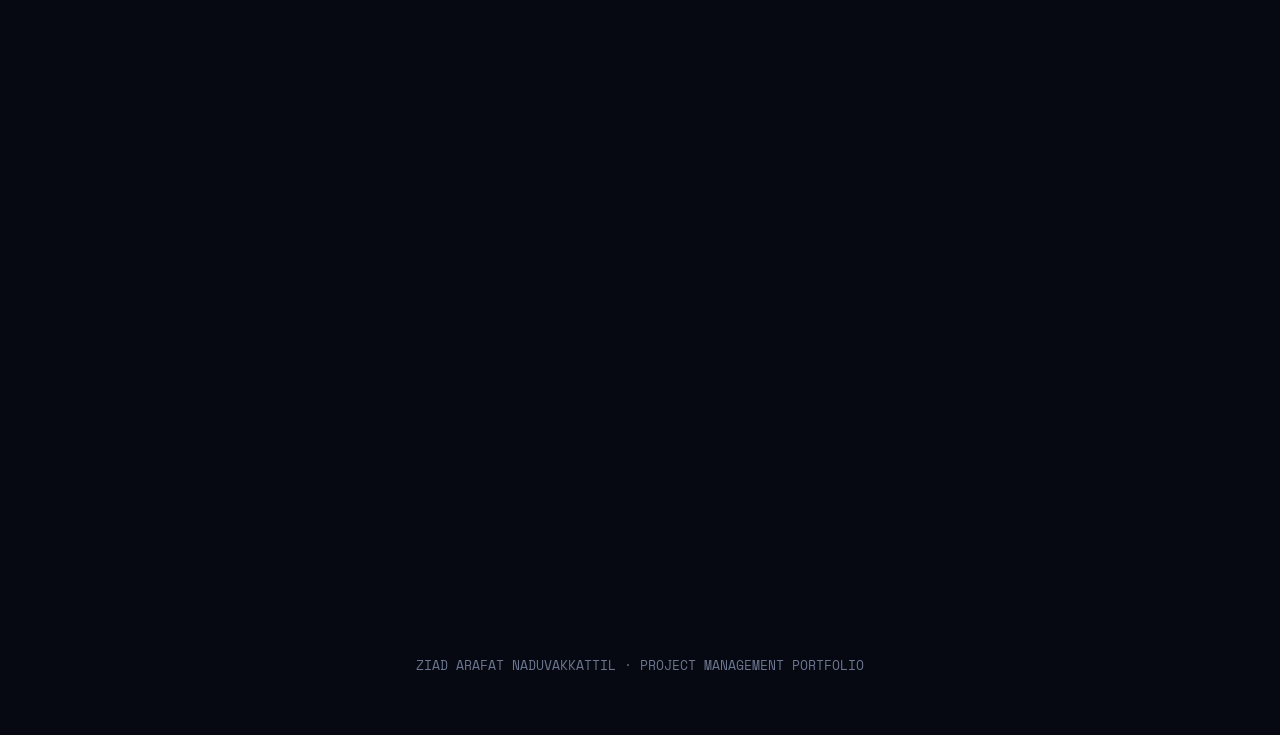
==== commit 1066c1c4: "Update fmt.Println message from 'Hello' to 'Goodbye'" ====
--- a/1.html
+++ b/1.html
@@ -1,915 +1,1029 @@
 <!DOCTYPE html>
-<html lang="en">
+<html lang="en" dir="ltr" data-theme="dark">
 <head>
-<meta charset="UTF-8" />
-<meta name="viewport" content="width=device-width, initial-scale=1.0" />
-<title>Ziad Arafat Naduvakkattil — Business Development &amp; Procurement</title>
-<meta name="description" content="Ziad Arafat Naduvakkattil — Business Development Executive in Riyadh, Saudi Arabia. Procurement, strategic planning, high-ticket sales, finance." />
+<meta charset="UTF-8">
+<meta name="viewport" content="width=device-width, initial-scale=1.0">
+<title>Ziad Arafat Naduvakkattil — Project Manager</title>
+<link rel="preconnect" href="https://api.fontshare.com">
 <link rel="preconnect" href="https://fonts.googleapis.com">
-<link rel="preconnect" href="https://fonts.gstatic.com" crossorigin>
-<link href="https://fonts.googleapis.com/css2?family=Space+Grotesk:wght@500;600;700&family=Inter:wght@400;500;600&family=IBM+Plex+Mono:wght@400;500&display=swap" rel="stylesheet">
+<link href="https://api.fontshare.com/v2/css?f[]=clash-display@600,500,400,700&f[]=satoshi@400,500,700,900&display=swap" rel="stylesheet">
+<link href="https://fonts.googleapis.com/css2?family=Space+Mono:wght@400;700&family=Tajawal:wght@400;500;700;800;900&display=swap" rel="stylesheet">
 <style>
   :root{
-    --ink:#0E1013;
-    --surface:#161A20;
-    --surface-2:#1D2229;
-    --line: rgba(236,232,223,0.12);
-    --line-strong: rgba(236,232,223,0.22);
-    --paper:#ECE8DF;
-    --paper-dim: rgba(236,232,223,0.62);
-    --paper-faint: rgba(236,232,223,0.38);
-    --brass:#C9A227;
-    --brass-soft: rgba(201,162,39,0.14);
-    --teal:#3E6259;
-    --teal-soft: rgba(62,98,89,0.18);
-
-    --display: 'Space Grotesk', sans-serif;
-    --body: 'Inter', sans-serif;
-    --mono: 'IBM Plex Mono', monospace;
-
-    --maxw: 1120px;
-  }
-
-  *{ box-sizing:border-box; }
-  html{ scroll-behavior:smooth; }
+    --bg-void:#060911;
+    --bg-nebula-1:#152a52;
+    --bg-nebula-2:#3a2166;
+    --bg-nebula-3:#0f3d4a;
+    --mesh-opacity:0.55;
+    --glass-fill: rgba(255,255,255,0.055);
+    --glass-fill-strong: rgba(255,255,255,0.11);
+    --glass-border: rgba(255,255,255,0.16);
+    --glass-border-soft: rgba(255,255,255,0.08);
+    --accent-ice:#7fe9ff;
+    --accent-violet:#a79bff;
+    --accent-warm:#ffd98e;
+    --text-hi:#f3f6fb;
+    --text-mid:#aab4c8;
+    --text-low:#6c7690;
+    --nav-bg: rgba(14,17,26,0.55);
+    --btn-ink:#04070c;
+    --shadow-outer: 0 20px 60px rgba(0,0,0,0.35);
+    --shadow-inset: inset 0 1px 0 rgba(255,255,255,0.14);
+    --grain-blend: overlay;
+    --grain-opacity:0.045;
+    --radius-lg: 28px;
+    --radius-md: 20px;
+    --radius-sm: 14px;
+    --ease-spring: cubic-bezier(.22, 1.61, .36, 1);
+    --ease-spring-soft: cubic-bezier(.34, 1.35, .4, 1);
+    --ease-out: cubic-bezier(.16,.8,.24,1);
+  }
+
+  [data-theme="light"]{
+    --bg-void:#eef1f6;
+    --bg-nebula-1:#bcd4ff;
+    --bg-nebula-2:#ddc9ff;
+    --bg-nebula-3:#bdefe2;
+    --mesh-opacity:0.75;
+    --glass-fill: rgba(20,30,60,0.045);
+    --glass-fill-strong: rgba(20,30,60,0.09);
+    --glass-border: rgba(20,30,60,0.13);
+    --glass-border-soft: rgba(20,30,60,0.08);
+    --accent-ice:#0a8fae;
+    --accent-violet:#6a5acd;
+    --accent-warm:#b56c00;
+    --text-hi:#101625;
+    --text-mid:#454f65;
+    --text-low:#7d879c;
+    --nav-bg: rgba(255,255,255,0.6);
+    --btn-ink:#ffffff;
+    --shadow-outer: 0 20px 50px rgba(30,40,80,0.12);
+    --shadow-inset: inset 0 1px 0 rgba(255,255,255,0.6);
+    --grain-blend: multiply;
+    --grain-opacity:0.025;
+  }
+
+  *{margin:0;padding:0;box-sizing:border-box;}
+  html{background:var(--bg-void);}
   body{
-    margin:0;
-    background:var(--ink);
-    color:var(--paper);
-    font-family:var(--body);
+    font-family:'Satoshi', -apple-system, sans-serif;
+    background:var(--bg-void);
+    color:var(--text-hi);
+    overflow-x:hidden;
+    cursor:default;
     -webkit-font-smoothing:antialiased;
-    line-height:1.5;
-  }
-  img{ max-width:100%; display:block; }
-  a{ color:inherit; text-decoration:none; }
-
-  ::selection{ background:var(--brass); color:var(--ink); }
-
-  .wrap{
-    max-width:var(--maxw);
-    margin:0 auto;
-    padding:0 28px;
-  }
-
+    transition: background .5s ease, color .5s ease;
+  }
+  ::selection{background:var(--accent-ice);color:var(--btn-ink);}
+
+  h1,h2,h3{font-family:'Clash Display', sans-serif; font-weight:600; letter-spacing:-0.02em;}
   .eyebrow{
-    font-family:var(--mono);
+    font-family:'Space Mono', monospace;
     font-size:12px;
-    letter-spacing:0.16em;
+    letter-spacing:0.18em;
     text-transform:uppercase;
-    color:var(--brass);
+    color:var(--accent-ice);
     display:flex;
     align-items:center;
     gap:10px;
   }
   .eyebrow::before{
-    content:"";
-    width:22px; height:1px;
-    background:var(--brass);
+    content:'';
+    width:18px;height:1px;
+    background:var(--accent-ice);
     display:inline-block;
   }
 
-  h1,h2,h3{
-    font-family:var(--display);
-    font-weight:600;
-    margin:0;
-    letter-spacing:-0.01em;
-  }
-
-  /* ---------- NAV ---------- */
-  header.nav{
-    position:fixed;
-    top:0; left:0; right:0;
-    z-index:100;
-    background:rgba(14,16,19,0);
-    border-bottom:1px solid transparent;
-    transition:background .35s ease, border-color .35s ease;
-  }
-  header.nav.solid{
-    background:rgba(14,16,19,0.86);
-    backdrop-filter:blur(10px);
-    border-bottom:1px solid var(--line);
-  }
-  .nav-inner{
-    max-width:var(--maxw);
-    margin:0 auto;
-    padding:16px 28px;
-    display:flex;
-    align-items:center;
-    justify-content:space-between;
-  }
-  .brand{
-    display:flex; align-items:center; gap:10px;
-    font-family:var(--display);
-    font-weight:600;
-    font-size:15px;
-  }
-  .brand .mark{
-    width:30px; height:30px;
-    border:1px solid var(--brass);
-    border-radius:50%;
+  a{color:inherit;text-decoration:none;}
+
+  /* ---------- Arabic typography ---------- */
+  [lang="ar"] *{ font-family:'Tajawal', sans-serif !important; }
+  [lang="ar"] .eyebrow{ letter-spacing:0.02em; }
+
+  /* ---------- background atmosphere ---------- */
+  .mesh-bg{
+    position:fixed; inset:0; z-index:0; overflow:hidden; pointer-events:none;
+  }
+  .mesh-bg span{
+    position:absolute; border-radius:50%; filter:blur(110px);
+    opacity:var(--mesh-opacity); will-change:transform; transition:opacity .5s ease, background .5s ease;
+  }
+  .mesh-bg .m1{ width:52vw; height:52vw; background:var(--bg-nebula-1); top:-15%; left:-10%; animation: drift1 26s ease-in-out infinite; }
+  .mesh-bg .m2{ width:46vw; height:46vw; background:var(--bg-nebula-2); top:20%; right:-15%; animation: drift2 32s ease-in-out infinite; }
+  .mesh-bg .m3{ width:40vw; height:40vw; background:var(--bg-nebula-3); bottom:-10%; left:20%; animation: drift3 29s ease-in-out infinite; }
+
+  @keyframes drift1{ 0%,100%{transform:translate(0,0) scale(1);} 50%{transform:translate(6vw,8vh) scale(1.12);} }
+  @keyframes drift2{ 0%,100%{transform:translate(0,0) scale(1);} 50%{transform:translate(-7vw,6vh) scale(0.9);} }
+  @keyframes drift3{ 0%,100%{transform:translate(0,0) scale(1);} 50%{transform:translate(4vw,-6vh) scale(1.08);} }
+
+  .grain{
+    position:fixed; inset:0; z-index:1; pointer-events:none;
+    opacity:var(--grain-opacity); mix-blend-mode:var(--grain-blend);
+    background-image:url("data:image/svg+xml;utf8,<svg xmlns='http://www.w3.org/2000/svg' width='120' height='120'><filter id='n'><feTurbulence type='fractalNoise' baseFrequency='0.9' numOctaves='2' stitchTiles='stitch'/></filter><rect width='100%25' height='100%25' filter='url(%23n)'/></svg>");
+    transition:opacity .5s ease;
+  }
+
+  /* ---------- smooth scroll wrapper ---------- */
+  #scroll-wrap{ position:relative; z-index:2; will-change:transform; }
+  #scroll-spacer{ position:relative; z-index:-1; }
+
+  /* ---------- dynamic island nav ---------- */
+  .island{
+    position:fixed; top:22px; left:50%; transform:translateX(-50%);
+    z-index:50;
+    display:flex; align-items:center; gap:4px;
+    background:var(--nav-bg);
+    backdrop-filter:blur(24px) saturate(180%);
+    -webkit-backdrop-filter:blur(24px) saturate(180%);
+    border:1px solid var(--glass-border);
+    border-radius:999px;
+    padding:8px;
+    box-shadow:var(--shadow-outer), var(--shadow-inset);
+    transition: padding .6s var(--ease-spring), gap .6s var(--ease-spring), background .4s ease, box-shadow .4s ease;
+  }
+  .island .dot{
+    width:9px;height:9px;border-radius:50%;
+    background:radial-gradient(circle at 30% 30%, #fff, var(--accent-ice));
+    flex:none;
+    margin-left:6px;
+    box-shadow:0 0 10px var(--accent-ice);
+  }
+  .island a{
+    font-size:13px; font-weight:500; color:var(--text-mid);
+    padding:9px 16px; border-radius:999px; white-space:nowrap;
+    transition: color .3s ease, background .3s ease, transform .35s var(--ease-spring);
+  }
+  .island a:hover{ color:var(--text-hi); background:var(--glass-fill-strong); transform:translateY(-1px); }
+  .island a.active{ color:var(--btn-ink); background:var(--accent-ice); }
+  .island .cv-btn{
+    margin-left:2px; font-size:13px; font-weight:700; color:var(--btn-ink);
+    background:linear-gradient(135deg, var(--accent-ice), var(--accent-violet));
+    padding:9px 18px; border-radius:999px;
+  }
+  .island-btn{
+    flex:none; width:34px; height:34px; border-radius:50%;
     display:flex; align-items:center; justify-content:center;
-    font-family:var(--mono);
-    font-size:11px;
-    color:var(--brass);
-  }
-  nav.links{
-    display:flex; gap:28px;
-    font-size:14px;
-    color:var(--paper-dim);
-  }
-  nav.links a{ transition:color .2s ease; }
-  nav.links a:hover{ color:var(--paper); }
-  .nav-cta{
-    font-family:var(--mono);
-    font-size:12px;
-    letter-spacing:0.04em;
-    border:1px solid var(--line-strong);
-    padding:8px 16px;
-    border-radius:999px;
-    transition:border-color .2s ease, background .2s ease;
-    white-space:nowrap;
-  }
-  .nav-cta:hover{ border-color:var(--brass); background:var(--brass-soft); }
-  .nav-toggle{ display:none; }
-
-  /* ---------- HERO ---------- */
-  .hero{
+    background:var(--glass-fill); border:1px solid var(--glass-border); color:var(--text-hi);
+    font-size:13px; font-weight:700; font-family:'Space Mono',monospace; cursor:pointer;
+    transition: transform .5s var(--ease-spring), background .3s ease;
+    margin-left:2px;
+  }
+  .island-btn:hover{ transform:translateY(-2px) scale(1.06); background:var(--glass-fill-strong); }
+  @media (max-width:820px){
+    .island{ top:14px; padding:6px; max-width:94vw; overflow-x:auto; scrollbar-width:none; }
+    .island::-webkit-scrollbar{display:none;}
+    .island a{ padding:8px 12px; font-size:12px; }
+    .island .dot{display:none;}
+  }
+
+  /* ---------- glass primitives ---------- */
+  .glass{
+    background: linear-gradient(180deg, var(--glass-fill-strong), var(--glass-fill));
+    backdrop-filter: blur(22px) saturate(160%);
+    -webkit-backdrop-filter: blur(22px) saturate(160%);
+    border:1px solid var(--glass-border);
+    border-radius:var(--radius-lg);
+    box-shadow: var(--shadow-outer), var(--shadow-inset);
     position:relative;
-    padding:168px 0 96px;
     overflow:hidden;
-  }
-  .hero::before{
-    content:"";
-    position:absolute;
-    inset:0;
-    background:
-      radial-gradient(680px 420px at 82% 8%, rgba(201,162,39,0.10), transparent 65%),
-      radial-gradient(520px 420px at 10% 90%, rgba(62,98,89,0.14), transparent 60%);
+    transition: background .5s ease, border-color .5s ease, box-shadow .5s ease;
+  }
+  .glass::before{
+    content:'';
+    position:absolute; inset:0;
+    background:radial-gradient(600px 200px at var(--mx,50%) var(--my,0%), rgba(255,255,255,0.14), transparent 60%);
     pointer-events:none;
-  }
-  .hero-grid{
-    position:relative;
-    display:grid;
-    grid-template-columns:1.15fr 0.85fr;
-    gap:56px;
-    align-items:center;
-  }
-  .hero h1{
-    font-size:clamp(38px, 5.6vw, 64px);
-    line-height:1.04;
-    margin-top:18px;
-  }
-  .hero .role{
-    font-family:var(--mono);
-    font-size:14px;
-    color:var(--teal);
-    background:var(--teal-soft);
-    display:inline-block;
-    padding:5px 12px;
-    border-radius:999px;
-    margin-top:20px;
-    letter-spacing:0.02em;
-  }
-  .hero p.lede{
-    max-width:52ch;
-    color:var(--paper-dim);
-    font-size:17px;
-    margin-top:22px;
-  }
-  .hero-ctas{
-    margin-top:34px;
-    display:flex; gap:14px; flex-wrap:wrap;
-  }
+    opacity:0;
+    transition:opacity .4s ease;
+  }
+  [data-theme="light"] .glass::before{
+    background:radial-gradient(600px 200px at var(--mx,50%) var(--my,0%), rgba(20,30,60,0.06), transparent 60%);
+  }
+  .glass:hover::before{opacity:1;}
+
   .btn{
-    font-family:var(--mono);
-    font-size:13px;
-    letter-spacing:0.03em;
-    padding:13px 22px;
-    border-radius:999px;
-    display:inline-flex;
-    align-items:center;
-    gap:8px;
-    transition:transform .2s ease, background .2s ease, border-color .2s ease;
+    display:inline-flex; align-items:center; gap:8px;
+    padding:15px 28px; border-radius:999px;
+    font-weight:700; font-size:14.5px; letter-spacing:0.01em;
+    transition: transform .5s var(--ease-spring), box-shadow .4s ease, background .4s ease;
   }
   .btn-primary{
-    background:var(--brass);
-    color:var(--ink);
-    font-weight:500;
-  }
-  .btn-primary:hover{ transform:translateY(-2px); }
+    background:linear-gradient(135deg, var(--accent-ice), var(--accent-violet));
+    color:var(--btn-ink);
+    box-shadow:0 10px 30px rgba(127,233,255,0.25);
+  }
+  .btn-primary:hover{ transform:translateY(-4px) scale(1.03); box-shadow:0 16px 40px rgba(127,233,255,0.4); }
   .btn-ghost{
-    border:1px solid var(--line-strong);
-    color:var(--paper);
-  }
-  .btn-ghost:hover{ border-color:var(--brass); color:var(--brass); transform:translateY(-2px); }
-
-  /* passport stamp cluster */
-  .stampfield{
-    position:relative;
-    height:400px;
-  }
-  .stamp{
-    position:absolute;
-    width:132px; height:132px;
-    border-radius:50%;
-    border:2px solid var(--paper-faint);
-    display:flex;
-    flex-direction:column;
-    align-items:center;
-    justify-content:center;
-    text-align:center;
-    font-family:var(--mono);
-    color:var(--paper-dim);
-    background:radial-gradient(circle at 50% 40%, var(--surface-2), var(--surface));
-    opacity:0;
-    transform:scale(.7) rotate(var(--r,0deg));
-    animation:stampIn .6s cubic-bezier(.2,.8,.2,1) forwards;
-    animation-delay:var(--d, 0s);
-  }
-  .stamp::before{
-    content:"";
-    position:absolute;
-    inset:8px;
-    border-radius:50%;
-    border:1px dashed rgba(236,232,223,0.22);
-  }
-  .stamp .city{ font-size:11px; letter-spacing:0.04em; color:var(--paper); font-weight:500; }
-  .stamp .yr{ font-size:15px; color:var(--brass); margin-top:4px; letter-spacing:0.06em; }
-  .stamp.s1{ top:0; left:6%; --r:-9deg; --d:.05s; border-color:var(--brass); }
-  .stamp.s2{ top:8%; right:2%; --r:7deg; --d:.15s; }
-  .stamp.s3{ top:42%; left:32%; --r:-4deg; --d:.25s; width:150px; height:150px; border-color:var(--teal); }
-  .stamp.s4{ bottom:6%; left:0; --r:6deg; --d:.35s; }
-  .stamp.s5{ bottom:0; right:14%; --r:-8deg; --d:.45s; }
-  .stamp.s6{ top:36%; right:-2%; --r:11deg; --d:.55s; width:110px; height:110px; }
-  @keyframes stampIn{
-    to{ opacity:1; transform:scale(1) rotate(var(--r,0deg)); }
-  }
-
-  /* ---------- LEDGER STRIP ---------- */
-  .ledger{
-    border-top:1px solid var(--line);
-    border-bottom:1px solid var(--line);
-    background:var(--surface);
-  }
-  .ledger .wrap{
-    display:grid;
-    grid-template-columns:repeat(4,1fr);
-  }
-  .ledger-item{
-    padding:26px 10px;
-    text-align:center;
-    border-left:1px solid var(--line);
-  }
-  .ledger-item:first-child{ border-left:none; }
-  .ledger-item .num{
-    font-family:var(--mono);
-    font-size:clamp(20px,2.4vw,28px);
-    color:var(--brass);
-    letter-spacing:0.01em;
-  }
-  .ledger-item .lbl{
-    margin-top:6px;
-    font-size:11px;
-    letter-spacing:0.08em;
-    text-transform:uppercase;
-    color:var(--paper-faint);
-    font-family:var(--mono);
-  }
-
-  /* ---------- SECTION SHELL ---------- */
-  section{ padding:104px 0; }
-  .section-head{ max-width:640px; margin-bottom:56px; }
-  .section-head h2{
-    font-size:clamp(26px,3.4vw,38px);
-    margin-top:14px;
-  }
-  .section-head p{ color:var(--paper-dim); margin-top:14px; font-size:16px; }
-
-  .reveal{ opacity:0; transform:translateY(22px); transition:opacity .7s ease, transform .7s ease; }
-  .reveal.in{ opacity:1; transform:none; }
-
-  /* ---------- EXPERIENCE ---------- */
-  .timeline{
-    position:relative;
-    border-left:1px solid var(--line);
-    margin-left:6px;
-  }
-  .tl-item{
-    position:relative;
-    padding:0 0 48px 36px;
-  }
-  .tl-item:last-child{ padding-bottom:0; }
-  .tl-item::before{
-    content:"";
-    position:absolute;
-    left:-6px; top:4px;
-    width:11px; height:11px;
-    border-radius:50%;
-    background:var(--ink);
-    border:2px solid var(--brass);
-  }
-  .tl-head{
-    display:flex;
-    flex-wrap:wrap;
-    align-items:baseline;
-    gap:10px 16px;
-  }
-  .tl-role{
-    font-family:var(--display);
-    font-size:19px;
-    font-weight:600;
-  }
-  .tl-dates{
-    font-family:var(--mono);
-    font-size:12px;
-    color:var(--teal);
-    background:var(--teal-soft);
-    padding:3px 10px;
-    border-radius:999px;
-    letter-spacing:0.02em;
-  }
-  .tl-org{
-    font-size:14px;
-    color:var(--paper-faint);
-    margin-top:4px;
-  }
-  .tl-org b{ color:var(--paper-dim); font-weight:500; }
-  .tl-bullets{
-    margin:16px 0 0;
-    padding:0;
-    list-style:none;
-    display:grid;
-    gap:9px;
-    max-width:640px;
-  }
-  .tl-bullets li{
-    position:relative;
-    padding-left:18px;
-    color:var(--paper-dim);
-    font-size:14.5px;
-  }
-  .tl-bullets li::before{
-    content:"";
-    position:absolute;
-    left:0; top:8px;
-    width:6px; height:1px;
-    background:var(--brass);
-  }
-
-  /* ---------- ACHIEVEMENTS ---------- */
-  .ach-grid{
-    display:grid;
-    grid-template-columns:repeat(2,1fr);
-    gap:1px;
-    background:var(--line);
-    border:1px solid var(--line);
-  }
-  .ach-card{
-    background:var(--ink);
-    padding:28px 26px;
-  }
-  .ach-card .k{
-    font-family:var(--mono);
-    font-size:12px;
-    color:var(--brass);
-    letter-spacing:0.06em;
-  }
-  .ach-card p{
-    margin:10px 0 0;
-    font-size:15px;
-    color:var(--paper-dim);
-    line-height:1.55;
-  }
-
-  /* ---------- GLOBAL REACH ---------- */
-  .strip{
-    display:flex;
-    gap:16px;
-    overflow-x:auto;
-    padding-bottom:8px;
-    scrollbar-width:none;
-  }
-  .strip::-webkit-scrollbar{ display:none; }
-  .passcard{
-    flex:0 0 auto;
-    width:198px;
-    border:1px solid var(--line-strong);
-    border-radius:14px;
-    padding:20px 18px;
-    background:linear-gradient(160deg, var(--surface), var(--surface-2));
-    position:relative;
-  }
-  .passcard::after{
-    content:"✦";
-    position:absolute;
-    top:16px; right:16px;
-    color:var(--brass);
-    font-size:12px;
-    opacity:.7;
-  }
-  .passcard .country{
-    font-family:var(--mono);
-    font-size:11px;
-    letter-spacing:0.08em;
-    text-transform:uppercase;
-    color:var(--paper-faint);
-  }
-  .passcard .city{
-    font-family:var(--display);
-    font-weight:600;
-    font-size:18px;
-    margin-top:6px;
-  }
-  .passcard .event{
-    font-size:13px;
-    color:var(--paper-dim);
-    margin-top:10px;
-    min-height:34px;
-  }
-  .passcard .year{
-    margin-top:14px;
-    font-family:var(--mono);
-    font-size:13px;
-    color:var(--brass);
-    border-top:1px dashed var(--line-strong);
-    padding-top:10px;
-  }
-
-  /* ---------- SKILLS ---------- */
-  .skills-grid{
-    display:grid;
-    grid-template-columns:1.1fr 1fr;
-    gap:48px;
-  }
-  .skill-block h3{
-    font-family:var(--mono);
-    font-size:12px;
-    letter-spacing:0.1em;
-    text-transform:uppercase;
-    color:var(--paper-faint);
-    font-weight:500;
-    margin-bottom:16px;
-  }
-  .chips{
-    display:flex; flex-wrap:wrap; gap:9px;
-  }
-  .chip{
-    font-size:13px;
-    padding:8px 14px;
-    border:1px solid var(--line-strong);
-    border-radius:999px;
-    color:var(--paper-dim);
-  }
-  .chip.soft{
-    font-family:var(--mono);
-    font-size:12px;
-    border-color:var(--line);
-    color:var(--paper-faint);
-  }
-  .lang-list{ display:grid; gap:16px; margin-top:6px; }
-  .lang-row{ display:grid; grid-template-columns:110px 1fr 80px; align-items:center; gap:14px; }
-  .lang-name{ font-size:14px; }
-  .meter{ height:5px; background:var(--surface-2); border-radius:999px; overflow:hidden; }
-  .meter i{ display:block; height:100%; background:var(--brass); border-radius:999px; }
-  .lang-lvl{ font-family:var(--mono); font-size:11px; color:var(--paper-faint); text-align:right; letter-spacing:0.04em; }
-
-  /* ---------- EDUCATION ---------- */
-  .edu-grid{
-    display:grid;
-    grid-template-columns:repeat(2,1fr);
-    gap:20px;
-  }
-  .edu-card{
-    border:1px solid var(--line);
-    border-radius:14px;
-    padding:26px;
-    background:var(--surface);
-  }
-  .edu-card .tag{
-    font-family:var(--mono);
-    font-size:11px;
-    color:var(--teal);
-    background:var(--teal-soft);
-    display:inline-block;
-    padding:3px 10px;
-    border-radius:999px;
-    letter-spacing:0.04em;
-  }
-  .edu-card h4{
-    font-family:var(--display);
-    font-size:17px;
-    font-weight:600;
-    margin:14px 0 4px;
-  }
-  .edu-card .org{ font-size:13.5px; color:var(--paper-faint); }
-  .edu-card .note{ font-size:13px; color:var(--paper-dim); margin-top:10px; }
-
-  /* ---------- CONTACT ---------- */
-  .contact-section{
-    background:var(--surface);
-    border-top:1px solid var(--line);
-  }
-  .contact-grid{
-    display:grid;
-    grid-template-columns:1.2fr 1fr;
-    gap:40px;
-    align-items:start;
-  }
-  .contact-grid h2{ font-size:clamp(28px,4vw,42px); }
-  .contact-grid p.lede{ color:var(--paper-dim); margin-top:16px; max-width:44ch; }
-  .contact-list{ display:grid; gap:22px; }
-  .contact-row{ border-top:1px solid var(--line); padding-top:16px; }
-  .contact-row .k{
-    font-family:var(--mono);
-    font-size:11px;
-    text-transform:uppercase;
-    letter-spacing:0.08em;
-    color:var(--paper-faint);
-  }
-  .contact-row .v{ margin-top:6px; font-size:16px; }
-  .contact-row a.v:hover{ color:var(--brass); }
-
-  footer{
-    padding:26px 0 40px;
-    display:flex;
-    justify-content:space-between;
-    flex-wrap:wrap;
-    gap:10px;
-    font-size:12.5px;
-    color:var(--paper-faint);
-    font-family:var(--mono);
-  }
-
-  @media (max-width:860px){
-    .hero-grid{ grid-template-columns:1fr; }
-    .stampfield{ height:300px; margin-top:20px; }
-    .ledger .wrap{ grid-template-columns:repeat(2,1fr); }
-    .ledger-item:nth-child(3){ border-left:none; }
-    .skills-grid{ grid-template-columns:1fr; }
-    .ach-grid{ grid-template-columns:1fr; }
-    .edu-grid{ grid-template-columns:1fr; }
-    .contact-grid{ grid-template-columns:1fr; }
-    nav.links{ display:none; }
-  }
+    background:var(--glass-fill);
+    border:1px solid var(--glass-border);
+    color:var(--text-hi);
+    backdrop-filter:blur(14px);
+  }
+  .btn-ghost:hover{ transform:translateY(-4px); background:var(--glass-fill-strong); }
+
+  /* ---------- layout shell ---------- */
+  main{ position:relative; z-index:2; }
+  section{ padding:120px max(24px, calc(50vw - 560px)); position:relative; }
+  .section-inner{ max-width:1120px; margin:0 auto; }
+  .section-head{ margin-bottom:56px; }
+  .section-head h2{ font-size:clamp(30px,4.4vw,46px); margin-top:14px; }
+
+  /* ---------- reveal animation ---------- */
+  [data-reveal]{
+    opacity:0; transform:translateY(46px) scale(0.97);
+    transition: opacity .9s var(--ease-out), transform 1s var(--ease-spring-soft);
+  }
+  [data-reveal].in-view{ opacity:1; transform:translateY(0) scale(1); }
+  [data-reveal-delay="1"]{transition-delay:.08s;}
+  [data-reveal-delay="2"]{transition-delay:.16s;}
+  [data-reveal-delay="3"]{transition-delay:.24s;}
+  [data-reveal-delay="4"]{transition-delay:.32s;}
+  [data-reveal-delay="5"]{transition-delay:.4s;}
+
+  /* ================= HERO ================= */
+  #hero{
+    min-height:100vh; display:flex; flex-direction:column; align-items:center; justify-content:center;
+    text-align:center; padding-top:100px; padding-bottom:60px;
+  }
+  .blob-stage{
+    position:absolute; top:50%; left:50%; width:min(70vw,720px); height:min(70vw,720px);
+    transform:translate(-50%,-50%); z-index:-1; pointer-events:none;
+  }
+  .blob{
+    position:absolute; inset:8%;
+    background:linear-gradient(135deg, rgba(127,233,255,0.35), rgba(167,155,255,0.25) 45%, rgba(58,33,102,0.3));
+    backdrop-filter:blur(4px);
+    border:1px solid rgba(255,255,255,0.25);
+    box-shadow: inset 0 0 80px rgba(255,255,255,0.15), 0 0 120px rgba(127,233,255,0.18);
+    animation: morph 13s ease-in-out infinite, spin 40s linear infinite;
+    will-change:transform, border-radius;
+  }
+  [data-theme="light"] .blob{
+    background:linear-gradient(135deg, rgba(10,143,174,0.22), rgba(106,90,205,0.18) 45%, rgba(189,239,226,0.4));
+    border:1px solid rgba(20,30,60,0.14);
+    box-shadow: inset 0 0 80px rgba(255,255,255,0.5), 0 0 120px rgba(10,143,174,0.12);
+  }
+  @keyframes morph{
+    0%,100%{ border-radius:42% 58% 65% 35% / 45% 42% 58% 55%; }
+    25%{ border-radius:58% 42% 35% 65% / 60% 55% 45% 40%; }
+    50%{ border-radius:65% 35% 42% 58% / 40% 60% 40% 60%; }
+    75%{ border-radius:35% 65% 58% 42% / 55% 40% 60% 45%; }
+  }
+  @keyframes spin{ from{ transform:rotate(0deg);} to{ transform:rotate(360deg);} }
+
+  .hero-content{ position:relative; z-index:3; max-width:900px; }
+  .hero-content .eyebrow{ justify-content:center; margin-bottom:22px; }
+  .hero-content .eyebrow::before{display:none;}
+  .hero-content .eyebrow::after{
+    content:''; width:18px;height:1px; background:var(--accent-ice); display:inline-block;
+  }
+  h1.name{
+    font-size:clamp(46px, 9vw, 100px); line-height:0.98; letter-spacing:-0.03em;
+  }
+  h1.name .last{
+    display:block; font-weight:400;
+    background:linear-gradient(135deg, var(--accent-ice), var(--accent-violet));
+    -webkit-background-clip:text; background-clip:text; color:transparent;
+    font-size:clamp(30px, 5.4vw, 56px);
+    margin-top:2px;
+  }
+  .subhead{
+    margin:28px auto 0; max-width:620px; font-size:17px; line-height:1.65; color:var(--text-mid);
+  }
+  .hero-actions{ margin-top:40px; display:flex; gap:16px; justify-content:center; flex-wrap:wrap; }
+
+  .scroll-cue{
+    position:absolute; bottom:34px; left:50%; transform:translateX(-50%);
+    display:flex; flex-direction:column; align-items:center; gap:8px;
+    font-family:'Space Mono',monospace; font-size:10.5px; letter-spacing:0.16em; color:var(--text-low);
+  }
+  .scroll-cue .line{ width:1px; height:34px; background:linear-gradient(var(--accent-ice), transparent); animation:cue 1.8s ease-in-out infinite; }
+  @keyframes cue{ 0%{transform:scaleY(0.2); transform-origin:top;} 50%{transform:scaleY(1); transform-origin:top;} 51%{transform-origin:bottom;} 100%{transform:scaleY(0.2); transform-origin:bottom;} }
+
+  /* ================= STAT ROW ================= */
+  .stat-row{
+    display:grid; grid-template-columns:repeat(4,1fr); gap:1px;
+    margin-top:44px; border-radius:var(--radius-md); overflow:hidden;
+    border:1px solid var(--glass-border);
+  }
+  .stat{
+    background:var(--glass-fill); padding:26px 18px; text-align:center;
+  }
+  .stat b{ display:block; font-family:'Clash Display'; font-size:26px; color:var(--accent-ice); }
+  .stat span{ font-size:12px; color:var(--text-mid); margin-top:6px; display:block; }
+  @media (max-width:700px){ .stat-row{ grid-template-columns:repeat(2,1fr);} }
+
+  /* ================= ABOUT ================= */
+  .about-card{ padding:48px clamp(24px,4vw,56px); }
+  .about-card p{ font-size:18px; line-height:1.75; color:var(--text-mid); max-width:820px; }
+  .about-card p + p{ margin-top:18px; }
+  .about-card strong{ color:var(--text-hi); font-weight:700; }
+
+  /* ================= EXPERIENCE TIMELINE ================= */
+  .timeline{ position:relative; padding-left:36px; }
+  .timeline::before{
+    content:''; position:absolute; left:6px; top:6px; bottom:6px; width:1px;
+    background:linear-gradient(var(--accent-ice), transparent 90%);
+    opacity:0.4;
+  }
+  .t-item{ position:relative; padding-bottom:52px; }
+  .t-item:last-child{ padding-bottom:0; }
+  .t-item::before{
+    content:''; position:absolute; left:-36px; top:6px; width:13px; height:13px; border-radius:50%;
+    background:var(--bg-void); border:2px solid var(--accent-ice); box-shadow:0 0 14px rgba(127,233,255,0.5);
+  }
+  .t-card{ padding:30px clamp(20px,3vw,36px); }
+  .t-head{ display:flex; flex-wrap:wrap; align-items:baseline; gap:10px 18px; margin-bottom:6px; }
+  .t-role{ font-family:'Satoshi', sans-serif; font-size:19px; font-weight:800; letter-spacing:-0.01em; }
+  .t-date{ font-family:'Space Mono',monospace; font-size:11.5px; color:var(--accent-ice); letter-spacing:0.04em; }
+  .t-company{ font-size:14.5px; color:var(--text-mid); margin-bottom:16px; }
+  .t-company b{ color:var(--text-hi); font-weight:600; }
+  .t-card ul{ list-style:none; display:flex; flex-direction:column; gap:10px; }
+  .t-card li{ font-size:14.5px; line-height:1.65; color:var(--text-mid); padding-left:20px; position:relative; }
+  .t-card li::before{ content:'—'; position:absolute; left:0; color:var(--accent-violet); }
+  .t-tag{
+    display:inline-block; margin-top:14px; margin-right:8px; font-size:11px; padding:5px 11px;
+    border-radius:999px; background:var(--glass-fill); border:1px solid var(--glass-border); color:var(--accent-ice);
+  }
+
+  /* ================= ACHIEVEMENTS ================= */
+  .achieve-grid{ display:grid; grid-template-columns:repeat(3,1fr); gap:18px; }
+  @media (max-width:900px){ .achieve-grid{ grid-template-columns:repeat(2,1fr);} }
+  @media (max-width:600px){ .achieve-grid{ grid-template-columns:1fr;} }
+  .achieve-card{
+    padding:26px 24px; transition: transform .6s var(--ease-spring);
+  }
+  .achieve-card:hover{ transform:translateY(-8px); }
+  .achieve-card .num{ font-family:'Space Mono',monospace; font-size:12px; color:var(--accent-warm); }
+  .achieve-card p{ margin-top:12px; font-size:14.5px; line-height:1.6; color:var(--text-mid); }
+  .achieve-card.featured{ grid-column:span 2; border-color: rgba(127,233,255,0.35); }
+  .achieve-card.wide{ grid-column:span 2; }
+  @media (max-width:900px){ .achieve-card.featured, .achieve-card.wide{ grid-column:span 2; } }
+  @media (max-width:600px){ .achieve-card.featured, .achieve-card.wide{ grid-column:span 1; } }
+  .achieve-card .role-chip{
+    display:inline-flex; align-items:center; gap:8px; margin-bottom:14px;
+    padding:7px 14px; border-radius:999px; font-size:11.5px; font-weight:700;
+    background:linear-gradient(135deg, rgba(127,233,255,0.18), rgba(167,155,255,0.18));
+    border:1px solid var(--glass-border); color:var(--accent-ice);
+  }
+  .chip-list{ display:flex; flex-wrap:wrap; gap:8px; margin-top:16px; }
+  .chip-list span{ font-size:11.5px; padding:5px 10px; border-radius:999px; background:var(--glass-fill); border:1px solid var(--glass-border); color:var(--text-mid); }
+
+  /* ================= CERTIFICATIONS / EDUCATION ================= */
+  .cert-cols{ display:grid; grid-template-columns:1fr 1fr; gap:20px; }
+  @media (max-width:860px){ .cert-cols{ grid-template-columns:1fr; } }
+  .cert-card{ padding:30px; }
+  .cert-card h4{ font-family:'Space Mono',monospace; font-size:12px; letter-spacing:0.12em; color:var(--accent-ice); text-transform:uppercase; margin-bottom:20px; }
+  .cert-entry{ display:flex; gap:16px; padding:14px 0; border-top:1px solid var(--glass-border-soft); }
+  .cert-entry:first-of-type{ border-top:none; padding-top:0; }
+  .cert-badge{
+    flex:none; width:42px; height:42px; border-radius:12px; display:flex; align-items:center; justify-content:center;
+    background:linear-gradient(135deg, rgba(127,233,255,0.2), rgba(167,155,255,0.2)); font-size:18px;
+  }
+  .cert-entry h5{ font-size:15px; font-weight:700; margin-bottom:3px; }
+  .cert-entry p{ font-size:13px; color:var(--text-mid); line-height:1.5; }
+  .cert-entry .yr{ font-family:'Space Mono',monospace; font-size:11px; color:var(--text-low); margin-top:4px; display:block; }
+
+  /* ================= SKILLS ================= */
+  .skills-grid{ display:grid; grid-template-columns:1.3fr 1fr 0.7fr; gap:20px; }
+  @media (max-width:900px){ .skills-grid{ grid-template-columns:1fr; } }
+  .skill-card{ padding:30px; }
+  .skill-card h4{ font-family:'Space Mono',monospace; font-size:12px; letter-spacing:0.12em; color:var(--accent-ice); text-transform:uppercase; margin-bottom:18px; }
+  .pill-wrap{ display:flex; flex-wrap:wrap; gap:9px; }
+  .pill{
+    font-size:13px; padding:8px 14px; border-radius:999px; background:var(--glass-fill);
+    border:1px solid var(--glass-border); color:var(--text-mid);
+    transition: transform .5s var(--ease-spring), color .3s ease, border-color .3s ease;
+  }
+  .pill:hover{ transform:translateY(-3px) scale(1.04); color:var(--text-hi); border-color:var(--accent-ice); }
+  .lang-row{ display:flex; align-items:center; justify-content:space-between; padding:10px 0; border-top:1px solid var(--glass-border-soft); }
+  .lang-row:first-of-type{ border-top:none; }
+  .lang-row .name{ font-size:14px; font-weight:600; }
+  .lang-row .level{ font-size:11px; color:var(--accent-ice); font-family:'Space Mono',monospace; letter-spacing:0.06em; }
+
+  /* ================= CONTACT ================= */
+  .contact-card{ padding:clamp(36px,6vw,72px); text-align:center; }
+  .contact-card h2{ font-size:clamp(30px,5vw,52px); }
+  .contact-card .subhead{ margin:18px auto 36px; }
+  .contact-links{ display:flex; flex-wrap:wrap; justify-content:center; gap:14px; }
+  .clink{
+    display:flex; align-items:center; gap:10px; padding:14px 22px; border-radius:999px;
+    background:var(--glass-fill); border:1px solid var(--glass-border); font-size:14px; font-weight:500;
+    transition: transform .5s var(--ease-spring), background .3s ease;
+  }
+  .clink:hover{ transform:translateY(-4px); background:var(--glass-fill-strong); }
+  .clink .ic{ font-size:16px; }
+
+  footer{ position:relative; z-index:2; text-align:center; padding:40px 24px 60px; color:var(--text-low); font-size:12.5px; font-family:'Space Mono',monospace; }
+
+  /* ================= RTL adjustments ================= */
+  [dir="rtl"] .eyebrow{ flex-direction:row-reverse; }
+  [dir="rtl"] .timeline{ padding-left:0; padding-right:36px; }
+  [dir="rtl"] .timeline::before{ left:auto; right:6px; }
+  [dir="rtl"] .t-item::before{ left:auto; right:-36px; }
+  [dir="rtl"] .t-card li{ padding-left:0; padding-right:20px; }
+  [dir="rtl"] .t-card li::before{ left:auto; right:0; }
+  [dir="rtl"] .t-tag{ margin-right:0; margin-left:8px; }
+  [dir="rtl"] .clink{ flex-direction:row-reverse; }
+  [dir="rtl"] .cert-entry{ flex-direction:row-reverse; }
+  [dir="rtl"] .lang-row{ flex-direction:row-reverse; }
+  [dir="rtl"] .num, [dir="rtl"] .t-date, [dir="rtl"] .yr{ direction:ltr; unicode-bidi:isolate; }
 
   @media (prefers-reduced-motion: reduce){
-    html{ scroll-behavior:auto; }
-    .stamp{ animation:none; opacity:1; transform:rotate(var(--r,0deg)); }
-    .reveal{ opacity:1; transform:none; transition:none; }
+    *{ animation-duration:0.001ms !important; animation-iteration-count:1 !important; transition-duration:0.001ms !important; }
   }
 </style>
 </head>
 <body>
 
-<header class="nav" id="siteNav">
-  <div class="nav-inner">
-    <div class="brand"><span class="mark">ZA</span> Ziad Arafat</div>
-    <nav class="links">
-      <a href="#experience">Experience</a>
-      <a href="#reach">Global Reach</a>
-      <a href="#skills">Skills</a>
-      <a href="#education">Education</a>
-    </nav>
-    <a class="nav-cta" href="#contact">Say hi 👋</a>
-  </div>
-</header>
-
-<section class="hero">
-  <div class="wrap hero-grid">
-    <div>
-      <div class="eyebrow">Riyadh, Saudi Arabia</div>
-      <h1>Ziad Arafat<br>Naduvakkattil.</h1>
-      <span class="role">Business Development · Procurement · Finance</span>
-      <p class="lede">Four years building the business development and procurement engine for a manufacturing and advertising group — spotting growth opportunities, negotiating supply chains, and keeping cross-functional teams pointed at the same goal.</p>
-      <div class="hero-ctas">
-        <a class="btn btn-primary" href="mailto:ziadarafat.nk@gmail.com">Email me</a>
-        <a class="btn btn-ghost" href="tel:+966502723895">Call +966 50 272 3895</a>
+<div class="grain"></div>
+<div class="mesh-bg"><span class="m1"></span><span class="m2"></span><span class="m3"></span></div>
+
+<nav class="island" id="island">
+  <span class="dot"></span>
+  <a href="#about" class="nav-link" data-i18n="nav-profile">Profile</a>
+  <a href="#experience" class="nav-link" data-i18n="nav-experience">Experience</a>
+  <a href="#achievements" class="nav-link" data-i18n="nav-achievements">Achievements</a>
+  <a href="#certifications" class="nav-link" data-i18n="nav-credentials">Credentials</a>
+  <a href="#contact" class="cv-btn" data-i18n="nav-contact">Contact</a>
+  <button class="island-btn" id="themeToggle" aria-label="Toggle theme">🌙</button>
+  <button class="island-btn" id="langToggle" aria-label="Toggle language">AR</button>
+</nav>
+
+<div id="scroll-spacer"></div>
+<div id="scroll-wrap">
+<main>
+
+  <section id="hero">
+    <div class="blob-stage"><div class="blob" id="blob"></div></div>
+    <div class="hero-content">
+      <p class="eyebrow" data-i18n="hero-eyebrow">Project Management · PMP® · LSS Black Belt</p>
+      <h1 class="name"><span data-i18n="hero-first">Ziad Arafat</span><span class="last" data-i18n="hero-last">Naduvakkattil</span></h1>
+      <p class="subhead" data-i18n="hero-sub">Project Manager with 4+ years leading cross-functional initiatives across business development, procurement and enterprise systems — from a $500K+ facility expansion to owning a company-wide Odoo ERP transformation end to end.</p>
+      <div class="hero-actions">
+        <a href="#contact" class="btn btn-primary" data-i18n="hero-btn1">Let's talk</a>
+        <a href="#experience" class="btn btn-ghost" data-i18n="hero-btn2">View experience</a>
       </div>
     </div>
-    <div class="stampfield" aria-hidden="true">
-      <div class="stamp s1"><span class="city">GUANGZHOU</span><span class="yr">2025</span></div>
-      <div class="stamp s2"><span class="city">DÜSSELDORF</span><span class="yr">2024</span></div>
-      <div class="stamp s3"><span class="city">DUBAI</span><span class="yr">2024</span></div>
-      <div class="stamp s4"><span class="city">KUALA LUMPUR</span><span class="yr">2024</span></div>
-      <div class="stamp s5"><span class="city">SHANGHAI</span><span class="yr">2023</span></div>
-      <div class="stamp s6"><span class="city">GUANGZHOU</span><span class="yr">2024</span></div>
+    <div class="scroll-cue"><span data-i18n="hero-scroll">SCROLL</span><span class="line"></span></div>
+  </section>
+
+  <section id="about">
+    <div class="section-inner">
+      <div class="section-head" data-reveal>
+        <p class="eyebrow" data-i18n="about-eyebrow">Profile</p>
+        <h2 data-i18n="about-h2">Built for turning plans into<br>delivered outcomes.</h2>
+      </div>
+      <div class="glass about-card" data-reveal>
+        <p data-i18n="about-p1">Results-driven <strong>Project Manager</strong>, <strong>PMI PMP®</strong> and <strong>Lean Six Sigma Black Belt</strong> certified, with a track record of steering strategic initiatives from scoping through delivery. Experience spans enterprise system implementation, procurement and supply chain optimisation, financial oversight and cross-functional team leadership.</p>
+        <p data-i18n="about-p2">Currently serving as <strong>Project Owner</strong> for a company-wide <strong>Odoo ERP</strong> transformation, and previously planned and delivered a full production-facility expansion, coordinated global sourcing exceeding <strong>$500K</strong>, and closed high-ticket engagements worth up to <strong>SAR 1M</strong> with VIP, government and corporate clients.</p>
+      </div>
+      <div class="stat-row" data-reveal data-reveal-delay="1">
+        <div class="stat"><b>4+</b><span data-i18n="stat1">Years experience</span></div>
+        <div class="stat"><b>$500K+</b><span data-i18n="stat2">Sourcing &amp; procurement managed</span></div>
+        <div class="stat"><b>6</b><span data-i18n="stat3">Odoo ERP modules unified</span></div>
+        <div class="stat"><b>SAR 1M</b><span data-i18n="stat4">High-ticket sales closed</span></div>
+      </div>
     </div>
-  </div>
-</section>
-
-<div class="ledger">
-  <div class="wrap">
-    <div class="ledger-item"><div class="num">4 yrs</div><div class="lbl">Experience</div></div>
-    <div class="ledger-item"><div class="num">$500K+</div><div class="lbl">Materials sourced</div></div>
-    <div class="ledger-item"><div class="num">SAR 1M</div><div class="lbl">High-ticket sales</div></div>
-    <div class="ledger-item"><div class="num">6</div><div class="lbl">Countries represented</div></div>
-  </div>
+  </section>
+
+  <section id="experience">
+    <div class="section-inner">
+      <div class="section-head" data-reveal>
+        <p class="eyebrow" data-i18n="exp-eyebrow">Career Path</p>
+        <h2 data-i18n="exp-h2">Experience</h2>
+      </div>
+      <div class="timeline">
+
+        <div class="t-item" data-reveal>
+          <div class="glass t-card">
+            <div class="t-head"><span class="t-role" data-i18n="j1-role">Business Development Executive</span><span class="t-date" data-i18n="j1-date">JUN 2023 — PRESENT</span></div>
+            <div class="t-company" data-i18n="j1-company"><b>ERTQA Company for Advertising</b> · Riyadh, Saudi Arabia</div>
+            <ul>
+              <li data-i18n="j1-b1">Acting as <strong>Project Owner</strong> for a company-wide Odoo ERP implementation, coordinating consultants and developers to unify Finance, Marketing, Purchase, Production, HR and CRM into one system.</li>
+              <li data-i18n="j1-b2">Driving strategic business development by identifying growth opportunities, applying analytical skills to solve challenges, and managing special projects with cross-functional teams.</li>
+              <li data-i18n="j1-b3">Developing business plans aligned with organisational goals and leading procurement to establish cost-efficient supply chains.</li>
+              <li data-i18n="j1-b4">Building strong client relationships to foster long-term partnerships while overseeing financial performance to optimise profitability.</li>
+            </ul>
+            <div><span class="t-tag" data-i18n="j1-t1">Project Ownership</span><span class="t-tag" data-i18n="j1-t2">ERP Implementation</span><span class="t-tag" data-i18n="j1-t3">Stakeholder Management</span></div>
+          </div>
+        </div>
+
+        <div class="t-item" data-reveal>
+          <div class="glass t-card">
+            <div class="t-head"><span class="t-role" data-i18n="j2-role">Procurement Specialist</span><span class="t-date" data-i18n="j2-date">FEB 2023 — JUN 2023</span></div>
+            <div class="t-company" data-i18n="j1-company"><b>ERTQA Company for Advertising</b> · Riyadh, Saudi Arabia</div>
+            <ul>
+              <li data-i18n="j2-b1">Analysed purchasing data to optimise procurement processes, ensuring cost-effective acquisition of goods and services.</li>
+              <li data-i18n="j2-b2">Collaborated with internal teams and suppliers to negotiate contracts, monitor performance, and meet contract terms.</li>
+              <li data-i18n="j2-b3">Utilised data analysis tools to enhance supply chain operations.</li>
+              <li data-i18n="j2-b4">Contributed to cost analysis and set benchmarks for procurement efficiency.</li>
+            </ul>
+            <div><span class="t-tag" data-i18n="j2-t1">Vendor Negotiation</span><span class="t-tag" data-i18n="j2-t2">Cost Analysis</span></div>
+          </div>
+        </div>
+
+        <div class="t-item" data-reveal>
+          <div class="glass t-card">
+            <div class="t-head"><span class="t-role" data-i18n="j3-role">HR Recruitment Coordinator</span><span class="t-date" data-i18n="j3-date">SEP 2022 — JAN 2023</span></div>
+            <div class="t-company" data-i18n="j1-company"><b>ERTQA Company for Advertising</b> · Riyadh, Saudi Arabia</div>
+            <ul>
+              <li data-i18n="j3-b1">Successfully sourced top-tier candidates through talent scouting and recruiting, optimising hiring and interview processes.</li>
+              <li data-i18n="j3-b2">Developed and implemented tailored recruitment strategies aligned with organisational goals, delivering results efficiently.</li>
+            </ul>
+            <div><span class="t-tag" data-i18n="j3-t1">Talent Acquisition</span></div>
+          </div>
+        </div>
+
+        <div class="t-item" data-reveal>
+          <div class="glass t-card">
+            <div class="t-head"><span class="t-role" data-i18n="j4-role">Project Coordinator</span><span class="t-date" data-i18n="j4-date">SEP 2021 — AUG 2022</span></div>
+            <div class="t-company" data-i18n="j4-company"><b>MITS SkillPark</b> · Palakkad, India</div>
+            <ul>
+              <li data-i18n="j4-b1">Planned, executed and oversaw completion of specific projects, ensuring on-time, in-scope, on-budget delivery.</li>
+              <li data-i18n="j4-b2">Coordinated cross-functional teams across departments to ensure effective collaboration throughout the project life cycle.</li>
+            </ul>
+            <div><span class="t-tag" data-i18n="j4-t1">Project Planning</span><span class="t-tag" data-i18n="j4-t2">Team Coordination</span></div>
+          </div>
+        </div>
+
+        <div class="t-item" data-reveal>
+          <div class="glass t-card">
+            <div class="t-head"><span class="t-role" data-i18n="j5-role">Assistant Graphic Designer (Internship)</span><span class="t-date" data-i18n="j5-date">APR 2019</span></div>
+            <div class="t-company" data-i18n="j5-company"><b>ERTQA Creative Printing Solutions</b> · Riyadh, Saudi Arabia</div>
+            <ul>
+              <li data-i18n="j5-b1">Worked with marketing and design teams to create visual materials, supporting lead designers to ensure workflow efficiency.</li>
+            </ul>
+          </div>
+        </div>
+
+      </div>
+    </div>
+  </section>
+
+  <section id="achievements">
+    <div class="section-inner">
+      <div class="section-head" data-reveal>
+        <p class="eyebrow" data-i18n="ach-eyebrow">Impact</p>
+        <h2 data-i18n="ach-h2">Key Achievements</h2>
+      </div>
+      <div class="achieve-grid">
+        <div class="glass achieve-card featured" data-reveal>
+          <span class="role-chip" data-i18n="ach1-chip">● Project Owner</span>
+          <p data-i18n="ach1-p">Serving as <strong style="color:var(--text-hi)">Project Owner</strong> for a bespoke Odoo ERP build spanning Finance, Marketing, Purchase, Production, HR and CRM — managing consultants, developers, timeline and company-wide change adoption.</p>
+          <div class="chip-list">
+            <span data-i18n="mod-finance">Finance</span>
+            <span data-i18n="mod-marketing">Marketing</span>
+            <span data-i18n="mod-purchase">Purchase</span>
+            <span data-i18n="mod-production">Production</span>
+            <span data-i18n="mod-hr">HR</span>
+            <span data-i18n="mod-crm">CRM</span>
+          </div>
+        </div>
+        <div class="glass achieve-card" data-reveal data-reveal-delay="1">
+          <span class="num">02</span>
+          <p data-i18n="ach2-p">Planned, designed and facilitated expansion to a larger production facility, creating the sub-brand <strong style="color:var(--text-hi)">ERTQA for Factory</strong>.</p>
+        </div>
+        <div class="glass achieve-card" data-reveal data-reveal-delay="2">
+          <span class="num">03</span>
+          <p data-i18n="ach3-p">Led talent acquisition and recruitment initiatives to meet the demands of business expansion.</p>
+        </div>
+        <div class="glass achieve-card" data-reveal data-reveal-delay="1">
+          <span class="num">04</span>
+          <p data-i18n="ach4-p">Facilitated machinery and materials sourcing, negotiation, logistics and financing exceeding <strong style="color:var(--text-hi)">$500K</strong> over a 12–16 month period.</p>
+        </div>
+        <div class="glass achieve-card wide" data-reveal data-reveal-delay="2">
+          <span class="num">05</span>
+          <p data-i18n="ach5-p">Represented the firm locally and overseas at industry exhibitions, scouting innovation and building supplier and client relationships.</p>
+          <div class="chip-list">
+            <span data-i18n="ev1">SouthPrint / SinoPack / SinoLabel 2025 — Guangzhou</span>
+            <span data-i18n="ev2">DRUPA 2024 — Düsseldorf</span>
+            <span data-i18n="ev3">Canton Fair 2024 — Guangzhou</span>
+            <span data-i18n="ev4">FESPA Middle East 2024 — Dubai</span>
+            <span data-i18n="ev5">Royal Selangor 2024 — Kuala Lumpur</span>
+            <span data-i18n="ev6">SignChina 2023 — Shanghai</span>
+          </div>
+        </div>
+        <div class="glass achieve-card" data-reveal>
+          <span class="num">06</span>
+          <p data-i18n="ach6-p">Designed a custom web-app for factory management with a developer, tailored to production management needs.</p>
+        </div>
+        <div class="glass achieve-card" data-reveal data-reveal-delay="1">
+          <span class="num">07</span>
+          <p data-i18n="ach7-p">Developed and built a standalone individual sub-brand for innovative 3D-printing solutions.</p>
+        </div>
+        <div class="glass achieve-card" data-reveal data-reveal-delay="2">
+          <span class="num">08</span>
+          <p data-i18n="ach8-p">Closed high-ticket sales for VIP clients, luxury brands, government entities and corporates, with accumulated deal value from <strong style="color:var(--text-hi)">SAR 700K to SAR 1M</strong>.</p>
+        </div>
+      </div>
+    </div>
+  </section>
+
+  <section id="certifications">
+    <div class="section-inner">
+      <div class="section-head" data-reveal>
+        <p class="eyebrow" data-i18n="cert-eyebrow">Credentials</p>
+        <h2 data-i18n="cert-h2">Certifications &amp; Education</h2>
+      </div>
+      <div class="cert-cols">
+        <div class="glass cert-card" data-reveal>
+          <h4 data-i18n="cert-heading">Certifications</h4>
+          <div class="cert-entry">
+            <div class="cert-badge">🏅</div>
+            <div><h5 data-i18n="c1-t">PMI Project Management Professional (PMP)®</h5><p data-i18n="c1-s">Project Management Institute</p></div>
+          </div>
+          <div class="cert-entry">
+            <div class="cert-badge">🟢</div>
+            <div><h5 data-i18n="c2-t">Lean Six Sigma Green Belt</h5><p data-i18n="c2-s">Process improvement &amp; quality management</p></div>
+          </div>
+          <div class="cert-entry">
+            <div class="cert-badge">⚫</div>
+            <div><h5 data-i18n="c3-t">Lean Six Sigma Black Belt</h5><p data-i18n="c3-s">Advanced process improvement leadership</p></div>
+          </div>
+          <div class="cert-entry">
+            <div class="cert-badge">🔷</div>
+            <div><h5 data-i18n="c4-t">Google Project Management Professional</h5><p data-i18n="c4-s">Coursera — 6-course series, 6 months<span class="yr" data-i18n="c4-y">2022</span></p></div>
+          </div>
+        </div>
+        <div class="glass cert-card" data-reveal data-reveal-delay="1">
+          <h4 data-i18n="edu-heading">Education</h4>
+          <div class="cert-entry">
+            <div class="cert-badge">📘</div>
+            <div><h5 data-i18n="e1-t">ACCA Qualification <span style="color:var(--accent-ice);font-weight:600;" data-i18n="e1-tag">(In progress)</span></h5><p data-i18n="e1-s">Association of Chartered Certified Accountants — 8 exams remaining to Affiliate status<span class="yr" data-i18n="e1-y">2022 — Present</span></p></div>
+          </div>
+          <div class="cert-entry">
+            <div class="cert-badge">🎓</div>
+            <div><h5 data-i18n="e2-t">Bachelor of Commerce (B.Com)</h5><p data-i18n="e2-s">Bharathiyar University, Coimbatore — First Class<span class="yr" data-i18n="e2-y">2022</span></p></div>
+          </div>
+          <div class="cert-entry">
+            <div class="cert-badge">🏫</div>
+            <div><h5 data-i18n="e3-t">Higher Secondary (10th &amp; 12th)</h5><p data-i18n="e3-s">International Indian School, Riyadh — 10th: 9.6 CGPA · 12th: 80%<span class="yr" data-i18n="e3-y">2017 — 2019</span></p></div>
+          </div>
+        </div>
+      </div>
+    </div>
+  </section>
+
+  <section id="skills">
+    <div class="section-inner">
+      <div class="section-head" data-reveal>
+        <p class="eyebrow" data-i18n="skills-eyebrow">Toolkit</p>
+        <h2 data-i18n="skills-h2">Skills &amp; Software</h2>
+      </div>
+      <div class="skills-grid">
+        <div class="glass skill-card" data-reveal>
+          <h4 data-i18n="prof-heading">Professional</h4>
+          <div class="pill-wrap">
+            <span class="pill" data-i18n="sk1">Project Management</span>
+            <span class="pill" data-i18n="sk2">Project Planning &amp; Execution</span>
+            <span class="pill" data-i18n="sk3">Process Improvement</span>
+            <span class="pill" data-i18n="sk4">Business Development</span>
+            <span class="pill" data-i18n="sk5">Strategic Planning</span>
+            <span class="pill" data-i18n="sk6">Risk &amp; Stakeholder Management</span>
+            <span class="pill" data-i18n="sk7">Analytical Thinking</span>
+            <span class="pill" data-i18n="sk8">Data Analysis</span>
+            <span class="pill" data-i18n="sk9">Financial Performance Oversight</span>
+            <span class="pill" data-i18n="sk10">Procurement Management</span>
+            <span class="pill" data-i18n="sk11">Negotiation</span>
+            <span class="pill" data-i18n="sk12">High Ticket Sales</span>
+            <span class="pill" data-i18n="sk13">Client Relationship Management</span>
+            <span class="pill" data-i18n="sk14">Cross-Functional Team Leadership</span>
+            <span class="pill" data-i18n="sk15">ERP Implementation</span>
+            <span class="pill" data-i18n="sk16">Organization &amp; Productivity</span>
+            <span class="pill" data-i18n="sk17">Problem-Solving</span>
+          </div>
+        </div>
+        <div class="glass skill-card" data-reveal data-reveal-delay="1">
+          <h4 data-i18n="soft-heading">Software</h4>
+          <div class="pill-wrap">
+            <span class="pill" data-i18n="sw1">Odoo ERP</span>
+            <span class="pill" data-i18n="sw2">Microsoft Office Suite</span>
+            <span class="pill" data-i18n="sw3">Advanced MS Excel</span>
+            <span class="pill" data-i18n="sw4">CRM / ERP Systems</span>
+            <span class="pill" data-i18n="sw5">Tally.ERP 9</span>
+            <span class="pill" data-i18n="sw6">Adobe Photoshop</span>
+            <span class="pill" data-i18n="sw7">Adobe Illustrator</span>
+            <span class="pill" data-i18n="sw8">Adobe Premiere Pro</span>
+            <span class="pill" data-i18n="sw9">CorelDraw</span>
+            <span class="pill" data-i18n="sw10">Autodesk Fusion 360</span>
+            <span class="pill" data-i18n="sw11">Autodesk AutoCAD</span>
+            <span class="pill" data-i18n="sw12">Blender</span>
+          </div>
+        </div>
+        <div class="glass skill-card" data-reveal data-reveal-delay="2">
+          <h4 data-i18n="lang-heading">Languages</h4>
+          <div class="lang-row"><span class="name" data-i18n="lang1-n">English</span><span class="level" data-i18n="lang1-l">FLUENT</span></div>
+          <div class="lang-row"><span class="name" data-i18n="lang2-n">Arabic</span><span class="level" data-i18n="lang2-l">PROFICIENT</span></div>
+          <div class="lang-row"><span class="name" data-i18n="lang3-n">Hindi / Urdu</span><span class="level" data-i18n="lang3-l">PROFICIENT</span></div>
+          <div class="lang-row"><span class="name" data-i18n="lang4-n">Malayalam</span><span class="level" data-i18n="lang4-l">NATIVE</span></div>
+        </div>
+      </div>
+    </div>
+  </section>
+
+  <section id="contact">
+    <div class="section-inner">
+      <div class="glass contact-card" data-reveal>
+        <p class="eyebrow" style="justify-content:center;" data-i18n="contact-eyebrow">Get in touch</p>
+        <h2 data-i18n="contact-h2">Ready for the next project.</h2>
+        <p class="subhead" data-i18n="contact-sub">Open to mid-level Project Manager opportunities — reach out directly.</p>
+        <div class="contact-links">
+          <a class="clink" href="tel:+966502723895"><span class="ic">📞</span>+966 50 272 3895</a>
+          <a class="clink" href="mailto:ziadarafat.nk@gmail.com"><span class="ic">✉️</span>ziadarafat.nk@gmail.com</a>
+          <a class="clink" href="#"><span class="ic">📍</span><span data-i18n="contact-loc">Riyadh, Saudi Arabia</span></a>
+          <a class="clink" href="#"><span class="ic">🔗</span><span data-i18n="contact-li">LinkedIn — Ziad Arafat</span></a>
+        </div>
+      </div>
+    </div>
+  </section>
+
+</main>
 </div>
 
-<section id="experience">
-  <div class="wrap">
-    <div class="section-head reveal">
-      <div class="eyebrow">Work</div>
-      <h2>Where I've built the supply chain.</h2>
-      <p>From an internship on the design floor to running business development for the group — the long way round, on purpose.</p>
-    </div>
-
-    <div class="timeline">
-      <div class="tl-item reveal">
-        <div class="tl-head">
-          <div class="tl-role">Business Development Executive</div>
-          <div class="tl-dates">JUN 2023 — PRESENT</div>
-        </div>
-        <div class="tl-org"><b>ERTQA Company for Advertising</b> · Riyadh, Saudi Arabia</div>
-        <ul class="tl-bullets">
-          <li>Drive strategic business development — identifying growth opportunities, managing special projects with cross-functional teams, and building business plans aligned to organizational goals.</li>
-          <li>Lead procurement to establish cost-efficient supply chains, build long-term client relationships, and oversee financial performance to optimize profitability.</li>
-        </ul>
-      </div>
-
-      <div class="tl-item reveal">
-        <div class="tl-head">
-          <div class="tl-role">Procurement Specialist</div>
-          <div class="tl-dates">FEB 2023 — JUN 2023</div>
-        </div>
-        <div class="tl-org"><b>ERTQA Company for Advertising</b> · Riyadh, Saudi Arabia</div>
-        <ul class="tl-bullets">
-          <li>Analyzed purchasing data to optimize procurement processes and ensure cost-effective acquisition of goods and services.</li>
-          <li>Negotiated contracts and monitored supplier performance against contract terms alongside internal teams.</li>
-          <li>Used data analysis tools to enhance supply chain operations, contributing to cost benchmarks for procurement efficiency.</li>
-        </ul>
-      </div>
-
-      <div class="tl-item reveal">
-        <div class="tl-head">
-          <div class="tl-role">HR Recruitment Coordinator</div>
-          <div class="tl-dates">SEP 2022 — JAN 2023</div>
-        </div>
-        <div class="tl-org"><b>ERTQA Company for Advertising</b> · Riyadh, Saudi Arabia</div>
-        <ul class="tl-bullets">
-          <li>Sourced top-tier candidates through talent scouting, optimizing hiring and interview processes.</li>
-          <li>Developed tailored recruitment strategies aligned with organizational goals and expansion needs.</li>
-        </ul>
-      </div>
-
-      <div class="tl-item reveal">
-        <div class="tl-head">
-          <div class="tl-role">Project Coordinator</div>
-          <div class="tl-dates">SEP 2021 — AUG 2022</div>
-        </div>
-        <div class="tl-org"><b>MITS SkillPark</b> · Palakkad, India</div>
-        <ul class="tl-bullets">
-          <li>Planned, executed, and oversaw project delivery on time, within scope, and within budget.</li>
-          <li>Coordinated cross-functional teams across departments for effective collaboration through the project lifecycle.</li>
-        </ul>
-      </div>
-
-      <div class="tl-item reveal">
-        <div class="tl-head">
-          <div class="tl-role">Assistant Graphic Designer — Internship</div>
-          <div class="tl-dates">APR 2019</div>
-        </div>
-        <div class="tl-org"><b>ERTQA Creative Printing Solutions</b> · Riyadh, Saudi Arabia</div>
-        <ul class="tl-bullets">
-          <li>Worked with marketing and design teams to create visual materials and support lead designers in maintaining workflow efficiency.</li>
-        </ul>
-      </div>
-    </div>
-  </div>
-</section>
-
-<section style="padding-top:0;">
-  <div class="wrap">
-    <div class="section-head reveal">
-      <div class="eyebrow">Key Achievements</div>
-      <h2>Beyond the job description.</h2>
-    </div>
-    <div class="ach-grid reveal">
-      <div class="ach-card">
-        <div class="k">EXPANSION</div>
-        <p>Planned, designed, and facilitated the expansion to a larger production facility — creating the sub-brand ERTQA for Factory.</p>
-      </div>
-      <div class="ach-card">
-        <div class="k">SOURCING</div>
-        <p>Facilitated machinery and materials sourcing, negotiations, logistics, and financials for over $500K across 12–16 months.</p>
-      </div>
-      <div class="ach-card">
-        <div class="k">SALES</div>
-        <p>Handled high-ticket sales for VIP clients, luxury brands, government entities, and corporates — SAR 700K to SAR 1M in accumulated value.</p>
-      </div>
-      <div class="ach-card">
-        <div class="k">PRODUCT</div>
-        <p>Designed a custom web app with a developer for tailored factory management, and built a standalone sub-brand for 3D printing solutions.</p>
-      </div>
-    </div>
-  </div>
-</section>
-
-<section id="reach">
-  <div class="wrap">
-    <div class="section-head reveal">
-      <div class="eyebrow">Global Reach</div>
-      <h2>Scouting the world for what's next.</h2>
-      <p>Representing the firm at exhibitions and trade events, scouting innovation, and building relationships with suppliers and clients abroad.</p>
-    </div>
-    <div class="strip reveal">
-      <div class="passcard">
-        <div class="country">China</div>
-        <div class="city">Guangzhou</div>
-        <div class="event">SouthPrint · SinoPack · SinoLabel</div>
-        <div class="year">2025</div>
-      </div>
-      <div class="passcard">
-        <div class="country">Germany</div>
-        <div class="city">Düsseldorf</div>
-        <div class="event">DRUPA</div>
-        <div class="year">2024</div>
-      </div>
-      <div class="passcard">
-        <div class="country">China</div>
-        <div class="city">Guangzhou</div>
-        <div class="event">Canton Fair</div>
-        <div class="year">2024</div>
-      </div>
-      <div class="passcard">
-        <div class="country">United Arab Emirates</div>
-        <div class="city">Dubai</div>
-        <div class="event">FESPA Middle East</div>
-        <div class="year">2024</div>
-      </div>
-      <div class="passcard">
-        <div class="country">Malaysia</div>
-        <div class="city">Kuala Lumpur</div>
-        <div class="event">Royal Selangor</div>
-        <div class="year">2024</div>
-      </div>
-      <div class="passcard">
-        <div class="country">China</div>
-        <div class="city">Shanghai</div>
-        <div class="event">SignChina</div>
-        <div class="year">2023</div>
-      </div>
-    </div>
-  </div>
-</section>
-
-<section id="skills">
-  <div class="wrap">
-    <div class="section-head reveal">
-      <div class="eyebrow">Toolkit</div>
-      <h2>Skills, software, languages.</h2>
-    </div>
-    <div class="skills-grid reveal">
-      <div class="skill-block">
-        <h3>Professional</h3>
-        <div class="chips">
-          <span class="chip">Business Development</span>
-          <span class="chip">Strategic Planning</span>
-          <span class="chip">Procurement Management</span>
-          <span class="chip">Financial Performance Oversight</span>
-          <span class="chip">Negotiation</span>
-          <span class="chip">High Ticket Sales</span>
-          <span class="chip">Client Relationship Management</span>
-          <span class="chip">Project Planning &amp; Execution</span>
-          <span class="chip">Cross-Functional Coordination</span>
-          <span class="chip">Data Analysis</span>
-          <span class="chip">Analytical Thinking</span>
-          <span class="chip">Problem-Solving</span>
-        </div>
-
-        <h3 style="margin-top:32px;">Software</h3>
-        <div class="chips">
-          <span class="chip soft">MS Office</span>
-          <span class="chip soft">Advanced Excel</span>
-          <span class="chip soft">Adobe Photoshop</span>
-          <span class="chip soft">Adobe Illustrator</span>
-          <span class="chip soft">Premiere Pro</span>
-          <span class="chip soft">CorelDraw</span>
-          <span class="chip soft">Blender</span>
-          <span class="chip soft">Fusion 360</span>
-          <span class="chip soft">Meshmixer</span>
-          <span class="chip soft">AutoCAD</span>
-          <span class="chip soft">3D Slicers</span>
-          <span class="chip soft">CRM / ERP</span>
-          <span class="chip soft">Tally.ERP 9</span>
-        </div>
-      </div>
-
-      <div class="skill-block">
-        <h3>Languages</h3>
-        <div class="lang-list">
-          <div class="lang-row">
-            <div class="lang-name">English</div>
-            <div class="meter"><i style="width:100%"></i></div>
-            <div class="lang-lvl">FLUENT</div>
-          </div>
-          <div class="lang-row">
-            <div class="lang-name">Arabic</div>
-            <div class="meter"><i style="width:88%"></i></div>
-            <div class="lang-lvl">PROFICIENT</div>
-          </div>
-          <div class="lang-row">
-            <div class="lang-name">Hindi / Urdu</div>
-            <div class="meter"><i style="width:88%"></i></div>
-            <div class="lang-lvl">PROFICIENT</div>
-          </div>
-          <div class="lang-row">
-            <div class="lang-name">Malayalam</div>
-            <div class="meter"><i style="width:100%"></i></div>
-            <div class="lang-lvl">NATIVE</div>
-          </div>
-        </div>
-      </div>
-    </div>
-  </div>
-</section>
-
-<section id="education">
-  <div class="wrap">
-    <div class="section-head reveal">
-      <div class="eyebrow">Foundation</div>
-      <h2>Education &amp; certification.</h2>
-    </div>
-    <div class="edu-grid reveal">
-      <div class="edu-card">
-        <span class="tag">In progress</span>
-        <h4>ACCA Qualification</h4>
-        <div class="org">Association of Chartered Certified Accountants · 2022 – Present</div>
-        <div class="note">8 exams remaining to ACCA Affiliate status.</div>
-      </div>
-      <div class="edu-card">
-        <span class="tag">2022</span>
-        <h4>Google Project Management Professional</h4>
-        <div class="org">Coursera</div>
-        <div class="note">6-course professional certificate series, completed over 6 months at 10 hrs/week.</div>
-      </div>
-      <div class="edu-card">
-        <span class="tag">2022</span>
-        <h4>Bachelor of Commerce (B.Com.)</h4>
-        <div class="org">Bharathiyar University, Coimbatore</div>
-        <div class="note">Graduated with First Class grade.</div>
-      </div>
-      <div class="edu-card">
-        <span class="tag">2017 – 2019</span>
-        <h4>Higher Secondary (10th &amp; 12th)</h4>
-        <div class="org">International Indian School, Riyadh</div>
-        <div class="note">10th: 9.6 CGPA · 12th: 80%</div>
-      </div>
-    </div>
-  </div>
-</section>
-
-<section class="contact-section" id="contact">
-  <div class="wrap contact-grid">
-    <div class="reveal">
-      <div class="eyebrow">Contact</div>
-      <h2>Let's build something efficient.</h2>
-      <p class="lede">Open to conversations about business development, procurement leadership, and supply chain roles across Riyadh and beyond.</p>
-    </div>
-    <div class="contact-list reveal">
-      <div class="contact-row">
-        <div class="k">Email</div>
-        <a class="v" href="mailto:ziadarafat.nk@gmail.com">ziadarafat.nk@gmail.com</a>
-      </div>
-      <div class="contact-row">
-        <div class="k">Phone</div>
-        <a class="v" href="tel:+966502723895">+966 50 272 3895</a>
-      </div>
-      <div class="contact-row">
-        <div class="k">Location</div>
-        <div class="v">Riyadh, Saudi Arabia</div>
-      </div>
-      <div class="contact-row">
-        <div class="k">Elsewhere</div>
-        <div class="v">LinkedIn — Ziad Arafat</div>
-      </div>
-    </div>
-  </div>
-</section>
-
-<footer class="wrap">
-  <div>© 2026 Ziad Arafat Naduvakkattil</div>
-  <div>Business Development · Procurement · Finance</div>
-</footer>
+<footer data-i18n="footer">ZIAD ARAFAT NADUVAKKATTIL · PROJECT MANAGEMENT PORTFOLIO</footer>
 
 <script>
-  // nav solid on scroll
-  const nav = document.getElementById('siteNav');
-  window.addEventListener('scroll', () => {
-    nav.classList.toggle('solid', window.scrollY > 40);
+(function(){
+  var translations = {
+    "nav-profile": {en:"Profile", ar:"نبذة"},
+    "nav-experience": {en:"Experience", ar:"الخبرة"},
+    "nav-achievements": {en:"Achievements", ar:"الإنجازات"},
+    "nav-credentials": {en:"Credentials", ar:"المؤهلات"},
+    "nav-contact": {en:"Contact", ar:"تواصل"},
+    "hero-eyebrow": {en:"Project Management · PMP® · LSS Black Belt", ar:"إدارة المشاريع · PMP® · حزام أسود لين سيجما"},
+    "hero-first": {en:"Ziad Arafat", ar:"زياد عرفات"},
+    "hero-last": {en:"Naduvakkattil", ar:"نادوفاكاتيل"},
+    "hero-sub": {en:"Project Manager with 4+ years leading cross-functional initiatives across business development, procurement and enterprise systems — from a $500K+ facility expansion to owning a company-wide Odoo ERP transformation end to end.", ar:"مدير مشاريع بخبرة تتجاوز 4 سنوات في قيادة مبادرات متعددة الوظائف عبر تطوير الأعمال والمشتريات وأنظمة تخطيط موارد المؤسسات — من توسعة مرفق إنتاجي بقيمة تفوق 500 ألف دولار إلى قيادة تحول شامل لنظام Odoo ERP على مستوى الشركة."},
+    "hero-btn1": {en:"Let's talk", ar:"لنتحدث"},
+    "hero-btn2": {en:"View experience", ar:"عرض الخبرات"},
+    "hero-scroll": {en:"SCROLL", ar:"مرر للأسفل"},
+    "about-eyebrow": {en:"Profile", ar:"نبذة عني"},
+    "about-h2": {en:"Built for turning plans into<br>delivered outcomes.", ar:"مصمم لتحويل الخطط<br>إلى نتائج ملموسة."},
+    "about-p1": {en:"Results-driven <strong>Project Manager</strong>, <strong>PMI PMP®</strong> and <strong>Lean Six Sigma Black Belt</strong> certified, with a track record of steering strategic initiatives from scoping through delivery. Experience spans enterprise system implementation, procurement and supply chain optimisation, financial oversight and cross-functional team leadership.", ar:"مدير مشاريع يركّز على تحقيق النتائج، حاصل على شهادة <strong>PMI PMP®</strong> و<strong>حزام أسود في لين سيجما</strong>، وله سجل حافل في قيادة المبادرات الاستراتيجية من مرحلة التحديد وحتى التسليم. تشمل خبرته تنفيذ أنظمة المؤسسات، وتحسين المشتريات وسلاسل الإمداد، والإشراف المالي، وقيادة الفرق متعددة الوظائف."},
+    "about-p2": {en:"Currently serving as <strong>Project Owner</strong> for a company-wide <strong>Odoo ERP</strong> transformation, and previously planned and delivered a full production-facility expansion, coordinated global sourcing exceeding <strong>$500K</strong>, and closed high-ticket engagements worth up to <strong>SAR 1M</strong> with VIP, government and corporate clients.", ar:"يشغل حالياً دور <strong>مالك المشروع</strong> لتحول شامل في نظام <strong>Odoo ERP</strong> على مستوى الشركة، وقام سابقاً بتخطيط وتنفيذ توسعة كاملة لمرفق الإنتاج، ونسّق عمليات توريد عالمية تجاوزت <strong>500 ألف دولار</strong>، وأتم صفقات كبرى بقيمة تصل إلى <strong>مليون ريال سعودي</strong> مع عملاء من كبار الشخصيات والجهات الحكومية والشركات."},
+    "stat1": {en:"Years experience", ar:"سنوات الخبرة"},
+    "stat2": {en:"Sourcing &amp; procurement managed", ar:"مشتريات وتوريد تمت إدارتها"},
+    "stat3": {en:"Odoo ERP modules unified", ar:"وحدات Odoo الموحدة"},
+    "stat4": {en:"High-ticket sales closed", ar:"مبيعات كبرى تم إغلاقها"},
+    "exp-eyebrow": {en:"Career Path", ar:"المسار المهني"},
+    "exp-h2": {en:"Experience", ar:"الخبرة العملية"},
+    "j1-role": {en:"Business Development Executive", ar:"تنفيذي تطوير الأعمال"},
+    "j1-date": {en:"JUN 2023 — PRESENT", ar:"يونيو 2023 — حتى الآن"},
+    "j1-company": {en:"<b>ERTQA Company for Advertising</b> · Riyadh, Saudi Arabia", ar:"<b>شركة إرتقاء للدعاية والإعلان</b> · الرياض، المملكة العربية السعودية"},
+    "j1-b1": {en:"Acting as <strong>Project Owner</strong> for a company-wide Odoo ERP implementation, coordinating consultants and developers to unify Finance, Marketing, Purchase, Production, HR and CRM into one system.", ar:"يشغل دور <strong>مالك المشروع</strong> لتنفيذ نظام Odoo ERP على مستوى الشركة، وينسّق مع الاستشاريين والمطورين لتوحيد المالية والتسويق والمشتريات والإنتاج والموارد البشرية وإدارة علاقات العملاء في نظام واحد."},
+    "j1-b2": {en:"Driving strategic business development by identifying growth opportunities, applying analytical skills to solve challenges, and managing special projects with cross-functional teams.", ar:"يقود تطوير الأعمال الاستراتيجي من خلال تحديد فرص النمو، وتطبيق مهارات تحليلية لحل التحديات، وإدارة مشاريع خاصة مع فرق متعددة الوظائف."},
+    "j1-b3": {en:"Developing business plans aligned with organisational goals and leading procurement to establish cost-efficient supply chains.", ar:"يضع خطط أعمال متوافقة مع أهداف المؤسسة، ويقود المشتريات لإنشاء سلاسل إمداد فعّالة من حيث التكلفة."},
+    "j1-b4": {en:"Building strong client relationships to foster long-term partnerships while overseeing financial performance to optimise profitability.", ar:"يبني علاقات قوية مع العملاء لتعزيز الشراكات طويلة الأمد، مع الإشراف على الأداء المالي لتحسين الربحية."},
+    "j1-t1": {en:"Project Ownership", ar:"ملكية المشروع"},
+    "j1-t2": {en:"ERP Implementation", ar:"تنفيذ أنظمة ERP"},
+    "j1-t3": {en:"Stakeholder Management", ar:"إدارة أصحاب المصلحة"},
+    "j2-role": {en:"Procurement Specialist", ar:"أخصائي مشتريات"},
+    "j2-date": {en:"FEB 2023 — JUN 2023", ar:"فبراير 2023 — يونيو 2023"},
+    "j2-b1": {en:"Analysed purchasing data to optimise procurement processes, ensuring cost-effective acquisition of goods and services.", ar:"حلّل بيانات الشراء لتحسين عمليات المشتريات وضمان اقتناء السلع والخدمات بكفاءة من حيث التكلفة."},
+    "j2-b2": {en:"Collaborated with internal teams and suppliers to negotiate contracts, monitor performance, and meet contract terms.", ar:"تعاون مع الفرق الداخلية والموردين للتفاوض على العقود ومتابعة الأداء والالتزام بشروط العقد."},
+    "j2-b3": {en:"Utilised data analysis tools to enhance supply chain operations.", ar:"استخدم أدوات تحليل البيانات لتعزيز عمليات سلسلة الإمداد."},
+    "j2-b4": {en:"Contributed to cost analysis and set benchmarks for procurement efficiency.", ar:"ساهم في تحليل التكاليف ووضع معايير قياسية لكفاءة المشتريات."},
+    "j2-t1": {en:"Vendor Negotiation", ar:"التفاوض مع الموردين"},
+    "j2-t2": {en:"Cost Analysis", ar:"تحليل التكاليف"},
+    "j3-role": {en:"HR Recruitment Coordinator", ar:"منسق التوظيف والموارد البشرية"},
+    "j3-date": {en:"SEP 2022 — JAN 2023", ar:"سبتمبر 2022 — يناير 2023"},
+    "j3-b1": {en:"Successfully sourced top-tier candidates through talent scouting and recruiting, optimising hiring and interview processes.", ar:"استقطب مرشحين متميزين من خلال البحث عن المواهب والتوظيف، مع تحسين إجراءات التوظيف والمقابلات."},
+    "j3-b2": {en:"Developed and implemented tailored recruitment strategies aligned with organisational goals, delivering results efficiently.", ar:"طوّر ونفّذ استراتيجيات توظيف مخصصة تتماشى مع أهداف المؤسسة، وحقق نتائج بكفاءة."},
+    "j3-t1": {en:"Talent Acquisition", ar:"استقطاب المواهب"},
+    "j4-role": {en:"Project Coordinator", ar:"منسق مشاريع"},
+    "j4-date": {en:"SEP 2021 — AUG 2022", ar:"سبتمبر 2021 — أغسطس 2022"},
+    "j4-company": {en:"<b>MITS SkillPark</b> · Palakkad, India", ar:"<b>MITS SkillPark</b> · بالاكاد، الهند"},
+    "j4-b1": {en:"Planned, executed and oversaw completion of specific projects, ensuring on-time, in-scope, on-budget delivery.", ar:"خطط ونفّذ وأشرف على إنجاز مشاريع محددة، مع ضمان التسليم في الوقت المحدد وضمن النطاق والميزانية."},
+    "j4-b2": {en:"Coordinated cross-functional teams across departments to ensure effective collaboration throughout the project life cycle.", ar:"نسّق بين فرق متعددة الوظائف عبر الأقسام لضمان تعاون فعّال طوال دورة حياة المشروع."},
+    "j4-t1": {en:"Project Planning", ar:"تخطيط المشاريع"},
+    "j4-t2": {en:"Team Coordination", ar:"تنسيق الفرق"},
+    "j5-role": {en:"Assistant Graphic Designer (Internship)", ar:"مساعد مصمم جرافيك (تدريب)"},
+    "j5-date": {en:"APR 2019", ar:"أبريل 2019"},
+    "j5-company": {en:"<b>ERTQA Creative Printing Solutions</b> · Riyadh, Saudi Arabia", ar:"<b>إرتقاء لحلول الطباعة الإبداعية</b> · الرياض، المملكة العربية السعودية"},
+    "j5-b1": {en:"Worked with marketing and design teams to create visual materials, supporting lead designers to ensure workflow efficiency.", ar:"عمل مع فرق التسويق والتصميم لإنشاء مواد بصرية، ودعم كبار المصممين لضمان كفاءة سير العمل."},
+    "ach-eyebrow": {en:"Impact", ar:"الأثر"},
+    "ach-h2": {en:"Key Achievements", ar:"أبرز الإنجازات"},
+    "ach1-chip": {en:"● Project Owner", ar:"● مالك المشروع"},
+    "ach1-p": {en:"Serving as <strong style=\"color:var(--text-hi)\">Project Owner</strong> for a bespoke Odoo ERP build spanning Finance, Marketing, Purchase, Production, HR and CRM — managing consultants, developers, timeline and company-wide change adoption.", ar:"يشغل دور <strong style=\"color:var(--text-hi)\">مالك المشروع</strong> لبناء نظام Odoo ERP مخصص يغطي المالية والتسويق والمشتريات والإنتاج والموارد البشرية وإدارة علاقات العملاء — مع إدارة الاستشاريين والمطورين والجدول الزمني وتبنّي التغيير على مستوى الشركة."},
+    "mod-finance": {en:"Finance", ar:"المالية"},
+    "mod-marketing": {en:"Marketing", ar:"التسويق"},
+    "mod-purchase": {en:"Purchase", ar:"المشتريات"},
+    "mod-production": {en:"Production", ar:"الإنتاج"},
+    "mod-hr": {en:"HR", ar:"الموارد البشرية"},
+    "mod-crm": {en:"CRM", ar:"إدارة علاقات العملاء"},
+    "ach2-p": {en:"Planned, designed and facilitated expansion to a larger production facility, creating the sub-brand <strong style=\"color:var(--text-hi)\">ERTQA for Factory</strong>.", ar:"خطط وصمم ويسّر توسعة إلى مرفق إنتاجي أكبر، مع إنشاء العلامة الفرعية <strong style=\"color:var(--text-hi)\">ERTQA for Factory</strong>."},
+    "ach3-p": {en:"Led talent acquisition and recruitment initiatives to meet the demands of business expansion.", ar:"قاد مبادرات استقطاب المواهب والتوظيف لتلبية متطلبات التوسع في الأعمال."},
+    "ach4-p": {en:"Facilitated machinery and materials sourcing, negotiation, logistics and financing exceeding <strong style=\"color:var(--text-hi)\">$500K</strong> over a 12–16 month period.", ar:"يسّر توريد الآلات والمواد والتفاوض والخدمات اللوجستية والتمويل بما يتجاوز <strong style=\"color:var(--text-hi)\">500 ألف دولار</strong> على مدى 12 إلى 16 شهراً."},
+    "ach5-p": {en:"Represented the firm locally and overseas at industry exhibitions, scouting innovation and building supplier and client relationships.", ar:"مثّل الشركة محلياً ودولياً في المعارض الصناعية، لاستكشاف الابتكارات وبناء علاقات مع الموردين والعملاء."},
+    "ev1": {en:"SouthPrint / SinoPack / SinoLabel 2025 — Guangzhou", ar:"SouthPrint / SinoPack / SinoLabel 2025 — قوانغتشو"},
+    "ev2": {en:"DRUPA 2024 — Düsseldorf", ar:"DRUPA 2024 — دوسلدورف"},
+    "ev3": {en:"Canton Fair 2024 — Guangzhou", ar:"معرض كانتون 2024 — قوانغتشو"},
+    "ev4": {en:"FESPA Middle East 2024 — Dubai", ar:"FESPA الشرق الأوسط 2024 — دبي"},
+    "ev5": {en:"Royal Selangor 2024 — Kuala Lumpur", ar:"Royal Selangor 2024 — كوالالمبور"},
+    "ev6": {en:"SignChina 2023 — Shanghai", ar:"SignChina 2023 — شنغهاي"},
+    "ach6-p": {en:"Designed a custom web-app for factory management with a developer, tailored to production management needs.", ar:"صمم تطبيق ويب مخصص لإدارة المصنع بالتعاون مع مطور، مصمم خصيصاً لاحتياجات إدارة الإنتاج."},
+    "ach7-p": {en:"Developed and built a standalone individual sub-brand for innovative 3D-printing solutions.", ar:"طوّر وبنى علامة فرعية مستقلة لحلول مبتكرة في الطباعة ثلاثية الأبعاد."},
+    "ach8-p": {en:"Closed high-ticket sales for VIP clients, luxury brands, government entities and corporates, with accumulated deal value from <strong style=\"color:var(--text-hi)\">SAR 700K to SAR 1M</strong>.", ar:"أغلق صفقات مبيعات كبرى لعملاء من كبار الشخصيات والعلامات الفاخرة والجهات الحكومية والشركات، بقيمة إجمالية تراوحت بين <strong style=\"color:var(--text-hi)\">700 ألف ومليون ريال سعودي</strong>."},
+    "cert-eyebrow": {en:"Credentials", ar:"المؤهلات"},
+    "cert-h2": {en:"Certifications &amp; Education", ar:"الشهادات والتعليم"},
+    "cert-heading": {en:"Certifications", ar:"الشهادات المهنية"},
+    "c1-t": {en:"PMI Project Management Professional (PMP)®", ar:"شهادة إدارة المشاريع المحترف PMP® من معهد PMI"},
+    "c1-s": {en:"Project Management Institute", ar:"معهد إدارة المشاريع"},
+    "c2-t": {en:"Lean Six Sigma Green Belt", ar:"حزام أخضر لين سيجما"},
+    "c2-s": {en:"Process improvement &amp; quality management", ar:"تحسين العمليات وإدارة الجودة"},
+    "c3-t": {en:"Lean Six Sigma Black Belt", ar:"حزام أسود لين سيجما"},
+    "c3-s": {en:"Advanced process improvement leadership", ar:"قيادة متقدمة لتحسين العمليات"},
+    "c4-t": {en:"Google Project Management Professional", ar:"شهادة إدارة المشاريع الاحترافية من Google"},
+    "c4-s": {en:"Coursera — 6-course series, 6 months", ar:"Coursera — سلسلة من 6 مقررات على مدى 6 أشهر"},
+    "c4-y": {en:"2022", ar:"2022"},
+    "edu-heading": {en:"Education", ar:"التعليم"},
+    "e1-t": {en:"ACCA Qualification", ar:"مؤهل ACCA"},
+    "e1-tag": {en:"(In progress)", ar:"(قيد الإنجاز)"},
+    "e1-s": {en:"Association of Chartered Certified Accountants — 8 exams remaining to Affiliate status", ar:"جمعية المحاسبين القانونيين المعتمدين — تبقى 8 اختبارات للحصول على صفة عضو منتسب"},
+    "e1-y": {en:"2022 — Present", ar:"2022 — حتى الآن"},
+    "e2-t": {en:"Bachelor of Commerce (B.Com)", ar:"بكالوريوس التجارة"},
+    "e2-s": {en:"Bharathiyar University, Coimbatore — First Class", ar:"جامعة بهاراثيار، كويمباتور — تقدير امتياز (الدرجة الأولى)"},
+    "e2-y": {en:"2022", ar:"2022"},
+    "e3-t": {en:"Higher Secondary (10th &amp; 12th)", ar:"الثانوية العامة (الصف العاشر والثاني عشر)"},
+    "e3-s": {en:"International Indian School, Riyadh — 10th: 9.6 CGPA · 12th: 80%", ar:"المدرسة الهندية العالمية، الرياض — العاشر: 9.6 من 10 · الثاني عشر: 80٪"},
+    "e3-y": {en:"2017 — 2019", ar:"2017 — 2019"},
+    "skills-eyebrow": {en:"Toolkit", ar:"الأدوات"},
+    "skills-h2": {en:"Skills &amp; Software", ar:"المهارات والبرمجيات"},
+    "prof-heading": {en:"Professional", ar:"المهارات المهنية"},
+    "sk1": {en:"Project Management", ar:"إدارة المشاريع"},
+    "sk2": {en:"Project Planning &amp; Execution", ar:"تخطيط وتنفيذ المشاريع"},
+    "sk3": {en:"Process Improvement", ar:"تحسين العمليات"},
+    "sk4": {en:"Business Development", ar:"تطوير الأعمال"},
+    "sk5": {en:"Strategic Planning", ar:"التخطيط الاستراتيجي"},
+    "sk6": {en:"Risk &amp; Stakeholder Management", ar:"إدارة المخاطر وأصحاب المصلحة"},
+    "sk7": {en:"Analytical Thinking", ar:"التفكير التحليلي"},
+    "sk8": {en:"Data Analysis", ar:"تحليل البيانات"},
+    "sk9": {en:"Financial Performance Oversight", ar:"الإشراف على الأداء المالي"},
+    "sk10": {en:"Procurement Management", ar:"إدارة المشتريات"},
+    "sk11": {en:"Negotiation", ar:"التفاوض"},
+    "sk12": {en:"High Ticket Sales", ar:"المبيعات الكبرى"},
+    "sk13": {en:"Client Relationship Management", ar:"إدارة علاقات العملاء"},
+    "sk14": {en:"Cross-Functional Team Leadership", ar:"قيادة الفرق متعددة الوظائف"},
+    "sk15": {en:"ERP Implementation", ar:"تنفيذ أنظمة ERP"},
+    "sk16": {en:"Organization &amp; Productivity", ar:"التنظيم والإنتاجية"},
+    "sk17": {en:"Problem-Solving", ar:"حل المشكلات"},
+    "soft-heading": {en:"Software", ar:"البرمجيات والأنظمة"},
+    "sw1": {en:"Odoo ERP", ar:"Odoo ERP"},
+    "sw2": {en:"Microsoft Office Suite", ar:"حزمة مايكروسوفت أوفيس"},
+    "sw3": {en:"Advanced MS Excel", ar:"إكسل المتقدم"},
+    "sw4": {en:"CRM / ERP Systems", ar:"أنظمة CRM / ERP"},
+    "sw5": {en:"Tally.ERP 9", ar:"Tally.ERP 9"},
+    "sw6": {en:"Adobe Photoshop", ar:"Adobe Photoshop"},
+    "sw7": {en:"Adobe Illustrator", ar:"Adobe Illustrator"},
+    "sw8": {en:"Adobe Premiere Pro", ar:"Adobe Premiere Pro"},
+    "sw9": {en:"CorelDraw", ar:"CorelDraw"},
+    "sw10": {en:"Autodesk Fusion 360", ar:"Autodesk Fusion 360"},
+    "sw11": {en:"Autodesk AutoCAD", ar:"Autodesk AutoCAD"},
+    "sw12": {en:"Blender", ar:"Blender"},
+    "lang-heading": {en:"Languages", ar:"اللغات"},
+    "lang1-n": {en:"English", ar:"الإنجليزية"},
+    "lang1-l": {en:"FLUENT", ar:"بطلاقة"},
+    "lang2-n": {en:"Arabic", ar:"العربية"},
+    "lang2-l": {en:"PROFICIENT", ar:"متمكن"},
+    "lang3-n": {en:"Hindi / Urdu", ar:"الهندية / الأردية"},
+    "lang3-l": {en:"PROFICIENT", ar:"متمكن"},
+    "lang4-n": {en:"Malayalam", ar:"المالايالامية"},
+    "lang4-l": {en:"NATIVE", ar:"اللغة الأم"},
+    "contact-eyebrow": {en:"Get in touch", ar:"تواصل معي"},
+    "contact-h2": {en:"Ready for the next project.", ar:"جاهز للمشروع القادم."},
+    "contact-sub": {en:"Open to mid-level Project Manager opportunities — reach out directly.", ar:"متاح لفرص إدارة المشاريع من المستوى المتوسط — تواصل مباشرة."},
+    "contact-loc": {en:"Riyadh, Saudi Arabia", ar:"الرياض، المملكة العربية السعودية"},
+    "contact-li": {en:"LinkedIn — Ziad Arafat", ar:"لينكدإن — زياد عرفات"},
+    "footer": {en:"ZIAD ARAFAT NADUVAKKATTIL · PROJECT MANAGEMENT PORTFOLIO", ar:"زياد عرفات نادوفاكاتيل · ملف إدارة المشاريع"}
+  };
+
+  var themeToggle = document.getElementById('themeToggle');
+  var langToggle = document.getElementById('langToggle');
+
+  function applyTheme(theme){
+    document.documentElement.setAttribute('data-theme', theme);
+    themeToggle.textContent = theme === 'light' ? '🌙' : '☀️';
+    localStorage.setItem('cv-theme', theme);
+  }
+  function applyLanguage(lang){
+    document.documentElement.lang = lang;
+    document.documentElement.dir = lang === 'ar' ? 'rtl' : 'ltr';
+    document.querySelectorAll('[data-i18n]').forEach(function(el){
+      var key = el.getAttribute('data-i18n');
+      if (translations[key]) el.innerHTML = translations[key][lang];
+    });
+    langToggle.textContent = lang === 'ar' ? 'EN' : 'AR';
+    localStorage.setItem('cv-lang', lang);
+  }
+
+  var savedTheme = localStorage.getItem('cv-theme') || 'dark';
+  var savedLang = localStorage.getItem('cv-lang') || 'en';
+  applyTheme(savedTheme);
+  applyLanguage(savedLang);
+
+  themeToggle.addEventListener('click', function(){
+    var next = document.documentElement.getAttribute('data-theme') === 'light' ? 'dark' : 'light';
+    applyTheme(next);
   });
-
-  // scroll reveal
-  const revealEls = document.querySelectorAll('.reveal');
-  const io = new IntersectionObserver((entries) => {
-    entries.forEach(e => {
-      if(e.isIntersecting){
-        e.target.classList.add('in');
-        io.unobserve(e.target);
+  langToggle.addEventListener('click', function(){
+    var next = document.documentElement.lang === 'ar' ? 'en' : 'ar';
+    applyLanguage(next);
+  });
+
+  var isCoarse = window.matchMedia('(pointer: coarse)').matches;
+  var wrap = document.getElementById('scroll-wrap');
+  var spacer = document.getElementById('scroll-spacer');
+  var current = 0, target = 0;
+  var enabled = !isCoarse;
+
+  function setSpacerHeight(){
+    spacer.style.height = wrap.getBoundingClientRect().height + 'px';
+  }
+
+  function raf(){
+    target = window.scrollY;
+    current += (target - current) * 0.085;
+    if (Math.abs(target - current) < 0.05) current = target;
+    wrap.style.transform = 'translate3d(0,' + (-current) + 'px,0)';
+    requestAnimationFrame(raf);
+  }
+
+  if (enabled){
+    wrap.style.position = 'fixed';
+    wrap.style.top = '0'; wrap.style.left = '0'; wrap.style.width = '100%';
+    setSpacerHeight();
+    window.addEventListener('resize', setSpacerHeight);
+    requestAnimationFrame(raf);
+    var ro = new ResizeObserver(setSpacerHeight);
+    ro.observe(wrap);
+  }
+
+  var revealEls = document.querySelectorAll('[data-reveal]');
+  var io = new IntersectionObserver(function(entries){
+    entries.forEach(function(e){
+      if (e.isIntersecting){ e.target.classList.add('in-view'); }
+    });
+  }, { threshold: 0.15 });
+  revealEls.forEach(function(el){ io.observe(el); });
+
+  var navLinks = document.querySelectorAll('.island a[href^="#"]');
+  navLinks.forEach(function(link){
+    link.addEventListener('click', function(ev){
+      ev.preventDefault();
+      var id = link.getAttribute('href');
+      var t = document.querySelector(id);
+      if (t){
+        var top = t.getBoundingClientRect().top + window.scrollY - 20;
+        if (enabled){
+          var startY = window.scrollY;
+          var dist = top - startY;
+          var startTime = null;
+          function step(ts){
+            if(!startTime) startTime = ts;
+            var p = Math.min((ts - startTime) / 900, 1);
+            var eased = 1 - Math.pow(1 - p, 3);
+            window.scrollTo(0, startY + dist * eased);
+            if (p < 1) requestAnimationFrame(step);
+          }
+          requestAnimationFrame(step);
+        } else {
+          window.scrollTo({ top: top, behavior: 'smooth' });
+        }
       }
     });
-  }, { threshold: 0.12 });
-  revealEls.forEach(el => io.observe(el));
+  });
+
+  var sections = document.querySelectorAll('main section[id]');
+  var navMap = {};
+  navLinks.forEach(function(l){ navMap[l.getAttribute('href').slice(1)] = l; });
+  var navIO = new IntersectionObserver(function(entries){
+    entries.forEach(function(e){
+      var link = navMap[e.target.id];
+      if (!link) return;
+      if (e.isIntersecting){
+        navLinks.forEach(function(l){ l.classList.remove('active'); });
+        link.classList.add('active');
+      }
+    });
+  }, { threshold: 0.5 });
+  sections.forEach(function(s){ navIO.observe(s); });
+
+  var blob = document.getElementById('blob');
+  window.addEventListener('mousemove', function(e){
+    var x = (e.clientX / window.innerWidth - 0.5) * 30;
+    var y = (e.clientY / window.innerHeight - 0.5) * 30;
+    blob.style.transform = 'translate(' + x + 'px,' + y + 'px)';
+  });
+
+  document.querySelectorAll('.glass').forEach(function(card){
+    card.addEventListener('mousemove', function(e){
+      var r = card.getBoundingClientRect();
+      card.style.setProperty('--mx', ((e.clientX - r.left) / r.width * 100) + '%');
+      card.style.setProperty('--my', ((e.clientY - r.top) / r.height * 100) + '%');
+    });
+  });
+})();
 </script>
 
 </body>
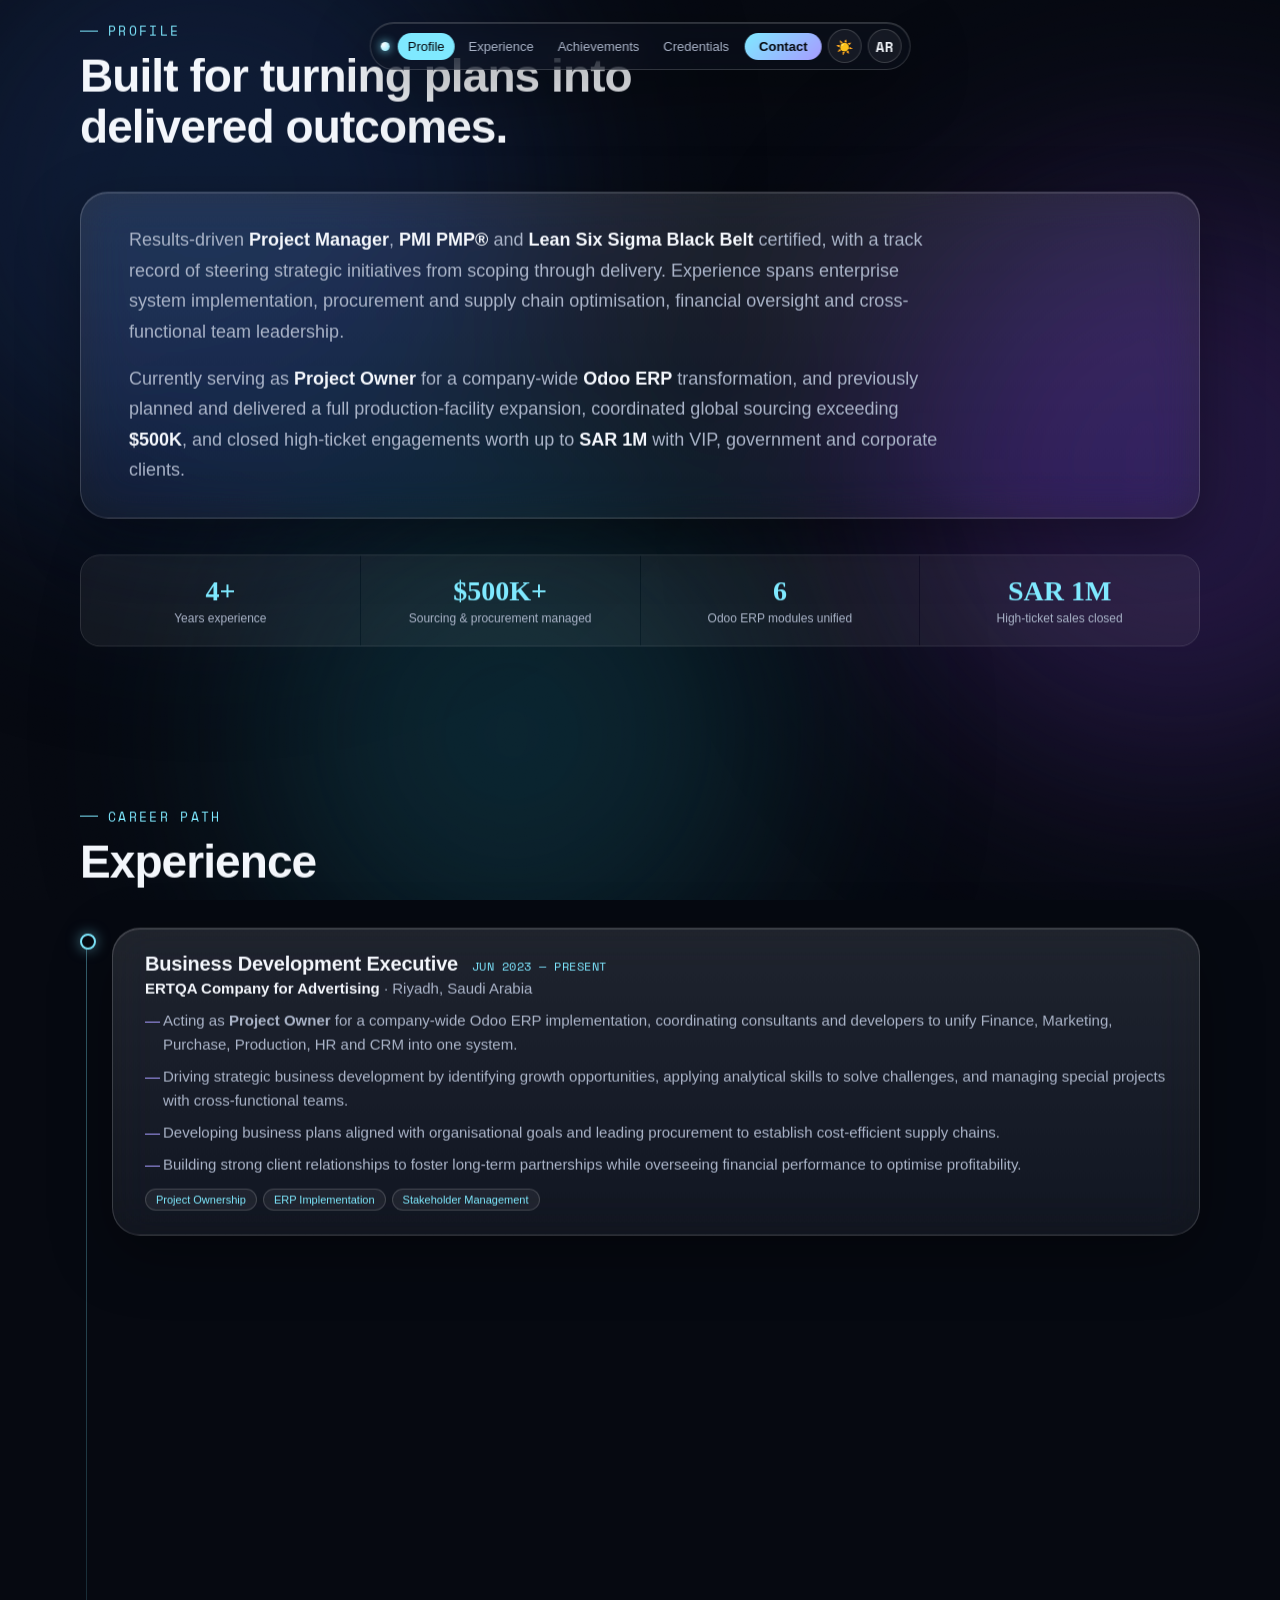
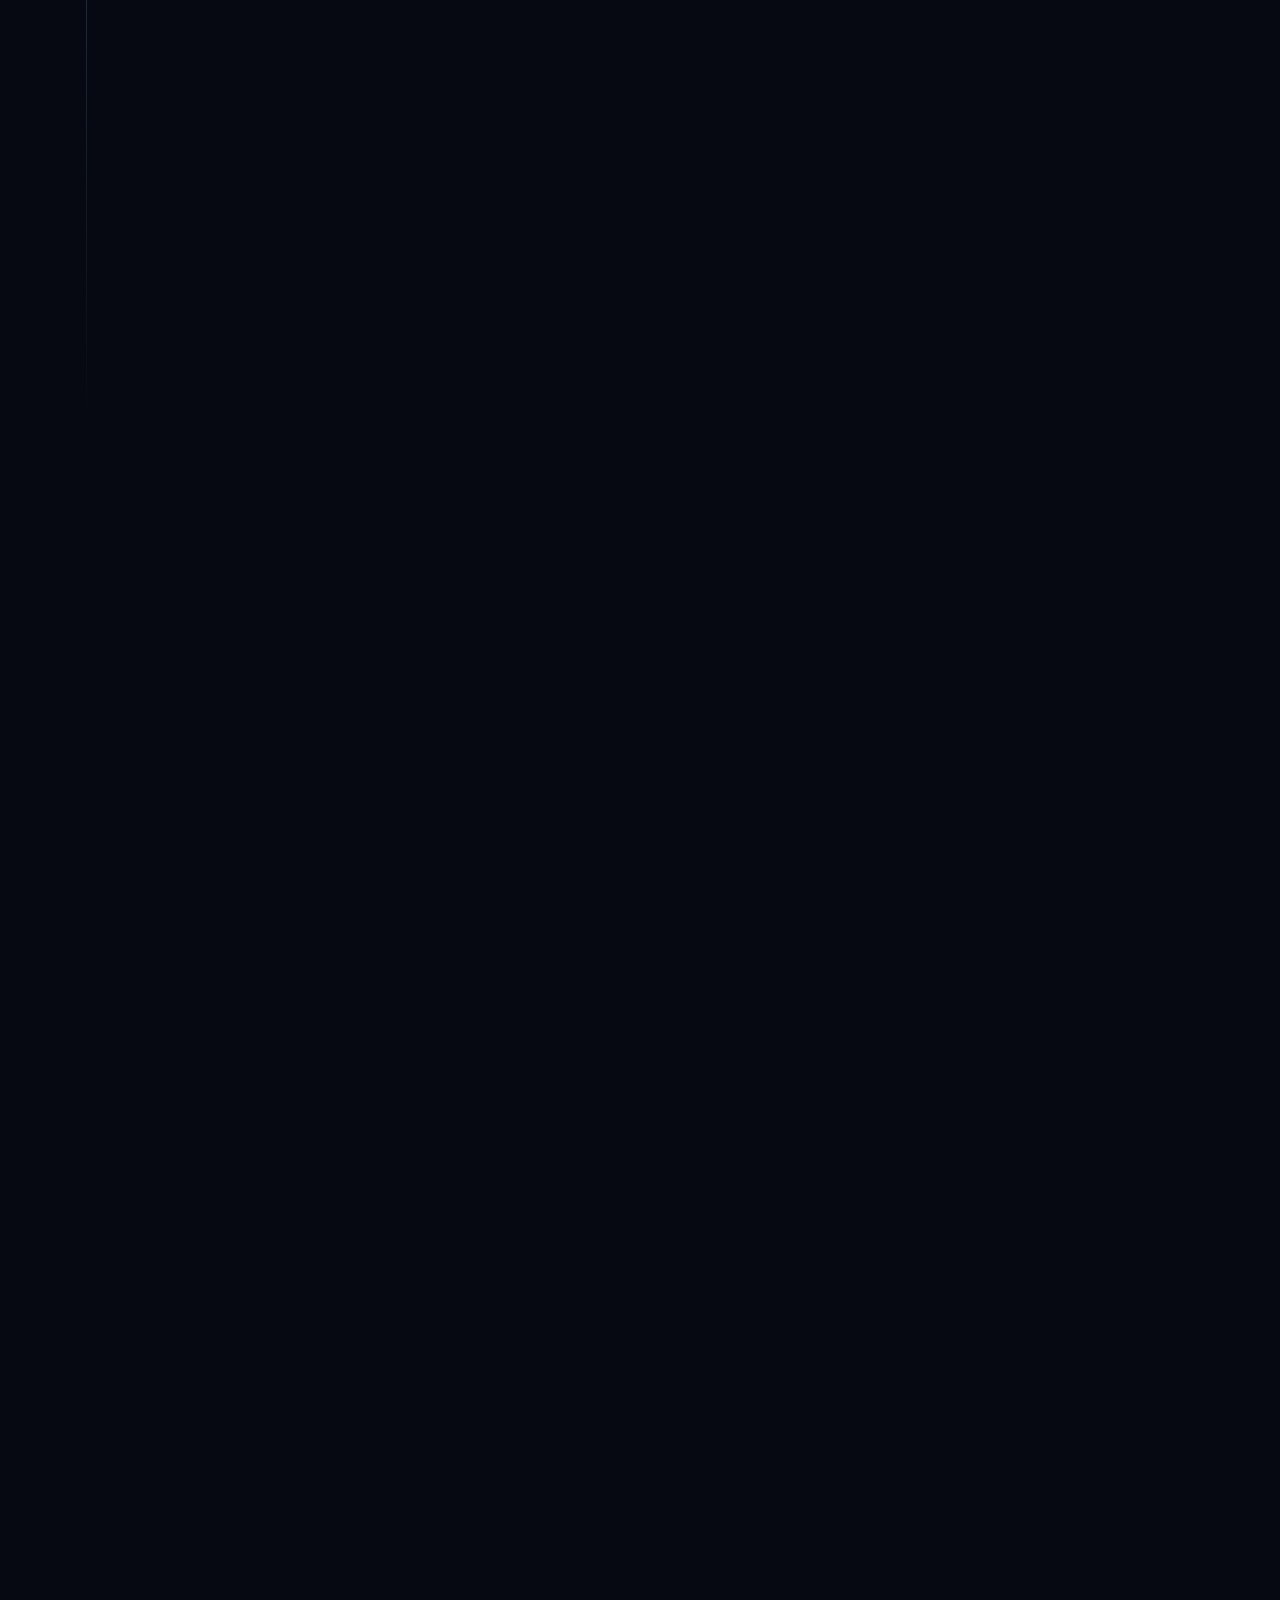
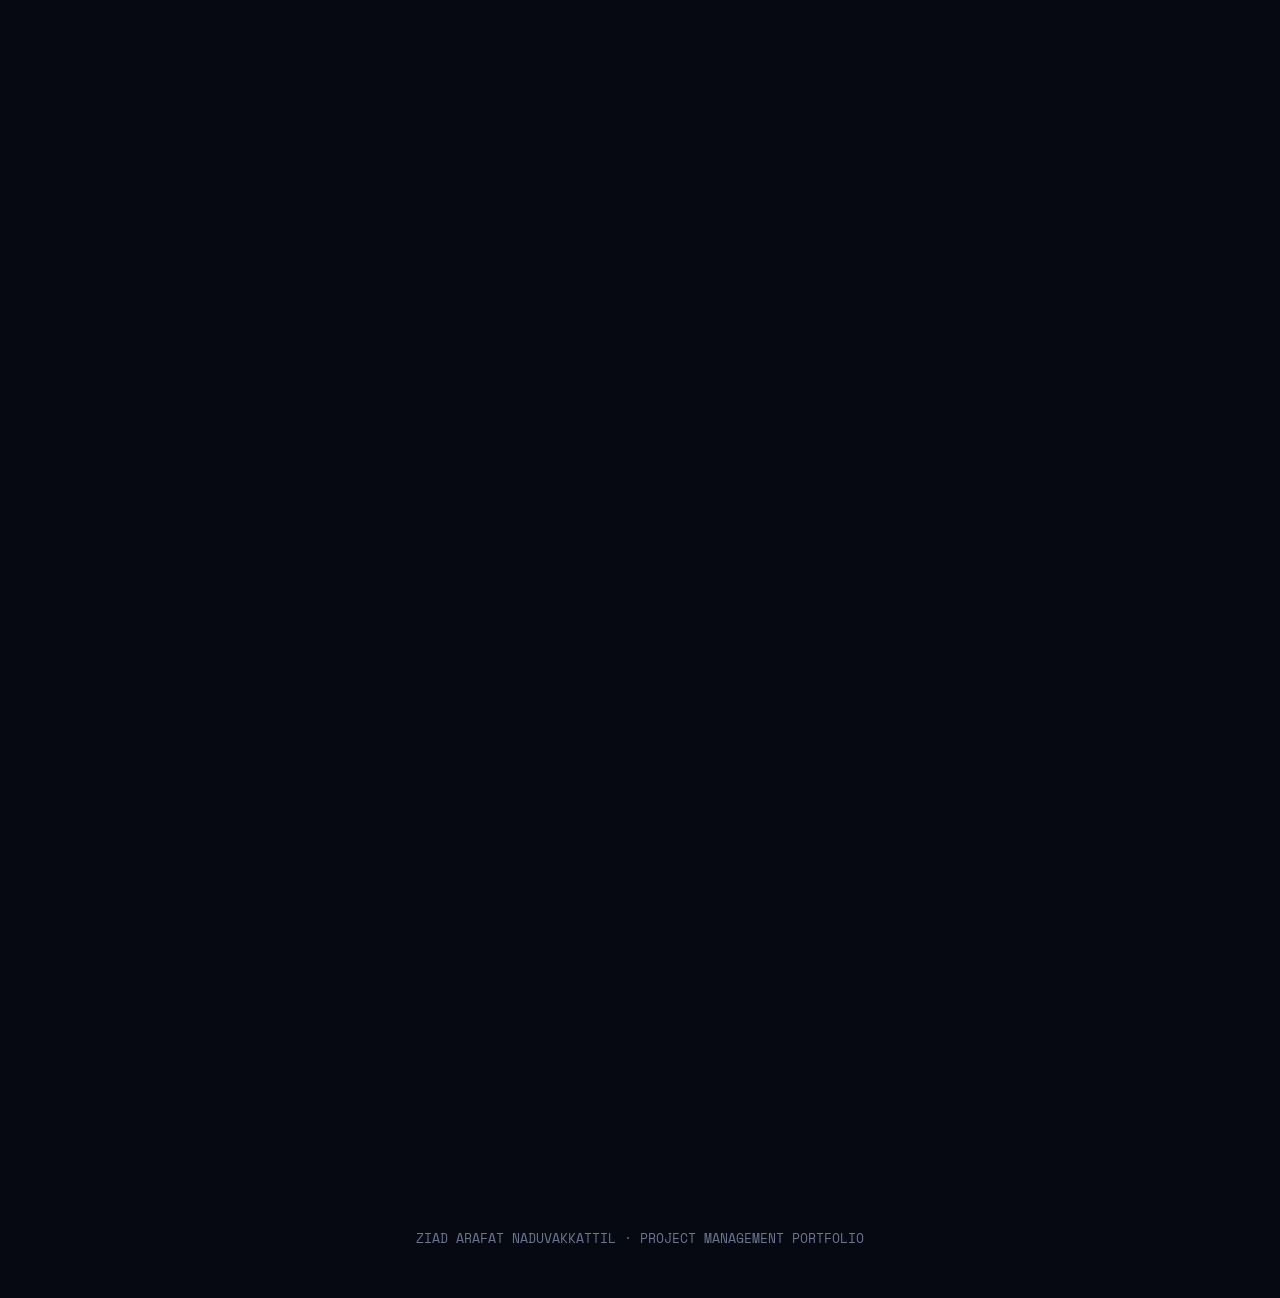
==== commit f3d2a0c1: "Add files via upload" ====
--- a/1.html
+++ b/1.html
@@ -1,438 +1,530 @@
 <!DOCTYPE html>
 <html lang="en" dir="ltr" data-theme="dark">
 <head>
-<meta charset="UTF-8">
-<meta name="viewport" content="width=device-width, initial-scale=1.0">
-<title>Ziad Arafat Naduvakkattil — Project Manager</title>
-<link rel="preconnect" href="https://api.fontshare.com">
-<link rel="preconnect" href="https://fonts.googleapis.com">
-<link href="https://api.fontshare.com/v2/css?f[]=clash-display@600,500,400,700&f[]=satoshi@400,500,700,900&display=swap" rel="stylesheet">
-<link href="https://fonts.googleapis.com/css2?family=Space+Mono:wght@400;700&family=Tajawal:wght@400;500;700;800;900&display=swap" rel="stylesheet">
-<style>
-  :root{
-    --bg-void:#060911;
-    --bg-nebula-1:#152a52;
-    --bg-nebula-2:#3a2166;
-    --bg-nebula-3:#0f3d4a;
-    --mesh-opacity:0.55;
-    --glass-fill: rgba(255,255,255,0.055);
-    --glass-fill-strong: rgba(255,255,255,0.11);
-    --glass-border: rgba(255,255,255,0.16);
-    --glass-border-soft: rgba(255,255,255,0.08);
-    --accent-ice:#7fe9ff;
-    --accent-violet:#a79bff;
-    --accent-warm:#ffd98e;
-    --text-hi:#f3f6fb;
-    --text-mid:#aab4c8;
-    --text-low:#6c7690;
-    --nav-bg: rgba(14,17,26,0.55);
-    --btn-ink:#04070c;
-    --shadow-outer: 0 20px 60px rgba(0,0,0,0.35);
-    --shadow-inset: inset 0 1px 0 rgba(255,255,255,0.14);
-    --grain-blend: overlay;
-    --grain-opacity:0.045;
-    --radius-lg: 28px;
-    --radius-md: 20px;
-    --radius-sm: 14px;
-    --ease-spring: cubic-bezier(.22, 1.61, .36, 1);
-    --ease-spring-soft: cubic-bezier(.34, 1.35, .4, 1);
-    --ease-out: cubic-bezier(.16,.8,.24,1);
-  }
-
-  [data-theme="light"]{
-    --bg-void:#eef1f6;
-    --bg-nebula-1:#bcd4ff;
-    --bg-nebula-2:#ddc9ff;
-    --bg-nebula-3:#bdefe2;
-    --mesh-opacity:0.75;
-    --glass-fill: rgba(20,30,60,0.045);
-    --glass-fill-strong: rgba(20,30,60,0.09);
-    --glass-border: rgba(20,30,60,0.13);
-    --glass-border-soft: rgba(20,30,60,0.08);
-    --accent-ice:#0a8fae;
-    --accent-violet:#6a5acd;
-    --accent-warm:#b56c00;
-    --text-hi:#101625;
-    --text-mid:#454f65;
-    --text-low:#7d879c;
-    --nav-bg: rgba(255,255,255,0.6);
-    --btn-ink:#ffffff;
-    --shadow-outer: 0 20px 50px rgba(30,40,80,0.12);
-    --shadow-inset: inset 0 1px 0 rgba(255,255,255,0.6);
-    --grain-blend: multiply;
-    --grain-opacity:0.025;
-  }
-
-  *{margin:0;padding:0;box-sizing:border-box;}
-  html{background:var(--bg-void);}
-  body{
-    font-family:'Satoshi', -apple-system, sans-serif;
-    background:var(--bg-void);
-    color:var(--text-hi);
-    overflow-x:hidden;
-    cursor:default;
-    -webkit-font-smoothing:antialiased;
-    transition: background .5s ease, color .5s ease;
-  }
-  ::selection{background:var(--accent-ice);color:var(--btn-ink);}
-
-  h1,h2,h3{font-family:'Clash Display', sans-serif; font-weight:600; letter-spacing:-0.02em;}
-  .eyebrow{
-    font-family:'Space Mono', monospace;
-    font-size:12px;
-    letter-spacing:0.18em;
-    text-transform:uppercase;
-    color:var(--accent-ice);
-    display:flex;
-    align-items:center;
-    gap:10px;
-  }
-  .eyebrow::before{
-    content:'';
-    width:18px;height:1px;
-    background:var(--accent-ice);
-    display:inline-block;
-  }
-
-  a{color:inherit;text-decoration:none;}
-
-  /* ---------- Arabic typography ---------- */
-  [lang="ar"] *{ font-family:'Tajawal', sans-serif !important; }
-  [lang="ar"] .eyebrow{ letter-spacing:0.02em; }
-
-  /* ---------- background atmosphere ---------- */
-  .mesh-bg{
-    position:fixed; inset:0; z-index:0; overflow:hidden; pointer-events:none;
-  }
-  .mesh-bg span{
-    position:absolute; border-radius:50%; filter:blur(110px);
-    opacity:var(--mesh-opacity); will-change:transform; transition:opacity .5s ease, background .5s ease;
-  }
-  .mesh-bg .m1{ width:52vw; height:52vw; background:var(--bg-nebula-1); top:-15%; left:-10%; animation: drift1 26s ease-in-out infinite; }
-  .mesh-bg .m2{ width:46vw; height:46vw; background:var(--bg-nebula-2); top:20%; right:-15%; animation: drift2 32s ease-in-out infinite; }
-  .mesh-bg .m3{ width:40vw; height:40vw; background:var(--bg-nebula-3); bottom:-10%; left:20%; animation: drift3 29s ease-in-out infinite; }
-
-  @keyframes drift1{ 0%,100%{transform:translate(0,0) scale(1);} 50%{transform:translate(6vw,8vh) scale(1.12);} }
-  @keyframes drift2{ 0%,100%{transform:translate(0,0) scale(1);} 50%{transform:translate(-7vw,6vh) scale(0.9);} }
-  @keyframes drift3{ 0%,100%{transform:translate(0,0) scale(1);} 50%{transform:translate(4vw,-6vh) scale(1.08);} }
-
-  .grain{
-    position:fixed; inset:0; z-index:1; pointer-events:none;
-    opacity:var(--grain-opacity); mix-blend-mode:var(--grain-blend);
-    background-image:url("data:image/svg+xml;utf8,<svg xmlns='http://www.w3.org/2000/svg' width='120' height='120'><filter id='n'><feTurbulence type='fractalNoise' baseFrequency='0.9' numOctaves='2' stitchTiles='stitch'/></filter><rect width='100%25' height='100%25' filter='url(%23n)'/></svg>");
-    transition:opacity .5s ease;
-  }
-
-  /* ---------- smooth scroll wrapper ---------- */
-  #scroll-wrap{ position:relative; z-index:2; will-change:transform; }
-  #scroll-spacer{ position:relative; z-index:-1; }
-
-  /* ---------- dynamic island nav ---------- */
-  .island{
-    position:fixed; top:22px; left:50%; transform:translateX(-50%);
-    z-index:50;
-    display:flex; align-items:center; gap:4px;
-    background:var(--nav-bg);
-    backdrop-filter:blur(24px) saturate(180%);
-    -webkit-backdrop-filter:blur(24px) saturate(180%);
-    border:1px solid var(--glass-border);
-    border-radius:999px;
-    padding:8px;
-    box-shadow:var(--shadow-outer), var(--shadow-inset);
-    transition: padding .6s var(--ease-spring), gap .6s var(--ease-spring), background .4s ease, box-shadow .4s ease;
-  }
-  .island .dot{
-    width:9px;height:9px;border-radius:50%;
-    background:radial-gradient(circle at 30% 30%, #fff, var(--accent-ice));
-    flex:none;
-    margin-left:6px;
-    box-shadow:0 0 10px var(--accent-ice);
-  }
-  .island a{
-    font-size:13px; font-weight:500; color:var(--text-mid);
-    padding:9px 16px; border-radius:999px; white-space:nowrap;
-    transition: color .3s ease, background .3s ease, transform .35s var(--ease-spring);
-  }
-  .island a:hover{ color:var(--text-hi); background:var(--glass-fill-strong); transform:translateY(-1px); }
-  .island a.active{ color:var(--btn-ink); background:var(--accent-ice); }
-  .island .cv-btn{
-    margin-left:2px; font-size:13px; font-weight:700; color:var(--btn-ink);
-    background:linear-gradient(135deg, var(--accent-ice), var(--accent-violet));
-    padding:9px 18px; border-radius:999px;
-  }
-  .island-btn{
-    flex:none; width:34px; height:34px; border-radius:50%;
-    display:flex; align-items:center; justify-content:center;
-    background:var(--glass-fill); border:1px solid var(--glass-border); color:var(--text-hi);
-    font-size:13px; font-weight:700; font-family:'Space Mono',monospace; cursor:pointer;
-    transition: transform .5s var(--ease-spring), background .3s ease;
-    margin-left:2px;
-  }
-  .island-btn:hover{ transform:translateY(-2px) scale(1.06); background:var(--glass-fill-strong); }
-  @media (max-width:820px){
-    .island{ top:14px; padding:6px; max-width:94vw; overflow-x:auto; scrollbar-width:none; }
-    .island::-webkit-scrollbar{display:none;}
-    .island a{ padding:8px 12px; font-size:12px; }
-    .island .dot{display:none;}
-  }
-
-  /* ---------- glass primitives ---------- */
-  .glass{
-    background: linear-gradient(180deg, var(--glass-fill-strong), var(--glass-fill));
-    backdrop-filter: blur(22px) saturate(160%);
-    -webkit-backdrop-filter: blur(22px) saturate(160%);
-    border:1px solid var(--glass-border);
-    border-radius:var(--radius-lg);
-    box-shadow: var(--shadow-outer), var(--shadow-inset);
-    position:relative;
-    overflow:hidden;
-    transition: background .5s ease, border-color .5s ease, box-shadow .5s ease;
-  }
-  .glass::before{
-    content:'';
-    position:absolute; inset:0;
-    background:radial-gradient(600px 200px at var(--mx,50%) var(--my,0%), rgba(255,255,255,0.14), transparent 60%);
-    pointer-events:none;
-    opacity:0;
-    transition:opacity .4s ease;
-  }
-  [data-theme="light"] .glass::before{
-    background:radial-gradient(600px 200px at var(--mx,50%) var(--my,0%), rgba(20,30,60,0.06), transparent 60%);
-  }
-  .glass:hover::before{opacity:1;}
-
-  .btn{
-    display:inline-flex; align-items:center; gap:8px;
-    padding:15px 28px; border-radius:999px;
-    font-weight:700; font-size:14.5px; letter-spacing:0.01em;
-    transition: transform .5s var(--ease-spring), box-shadow .4s ease, background .4s ease;
-  }
-  .btn-primary{
-    background:linear-gradient(135deg, var(--accent-ice), var(--accent-violet));
-    color:var(--btn-ink);
-    box-shadow:0 10px 30px rgba(127,233,255,0.25);
-  }
-  .btn-primary:hover{ transform:translateY(-4px) scale(1.03); box-shadow:0 16px 40px rgba(127,233,255,0.4); }
-  .btn-ghost{
-    background:var(--glass-fill);
-    border:1px solid var(--glass-border);
-    color:var(--text-hi);
-    backdrop-filter:blur(14px);
-  }
-  .btn-ghost:hover{ transform:translateY(-4px); background:var(--glass-fill-strong); }
-
-  /* ---------- layout shell ---------- */
-  main{ position:relative; z-index:2; }
-  section{ padding:120px max(24px, calc(50vw - 560px)); position:relative; }
-  .section-inner{ max-width:1120px; margin:0 auto; }
-  .section-head{ margin-bottom:56px; }
-  .section-head h2{ font-size:clamp(30px,4.4vw,46px); margin-top:14px; }
-
-  /* ---------- reveal animation ---------- */
-  [data-reveal]{
-    opacity:0; transform:translateY(46px) scale(0.97);
-    transition: opacity .9s var(--ease-out), transform 1s var(--ease-spring-soft);
-  }
-  [data-reveal].in-view{ opacity:1; transform:translateY(0) scale(1); }
-  [data-reveal-delay="1"]{transition-delay:.08s;}
-  [data-reveal-delay="2"]{transition-delay:.16s;}
-  [data-reveal-delay="3"]{transition-delay:.24s;}
-  [data-reveal-delay="4"]{transition-delay:.32s;}
-  [data-reveal-delay="5"]{transition-delay:.4s;}
-
-  /* ================= HERO ================= */
-  #hero{
-    min-height:100vh; display:flex; flex-direction:column; align-items:center; justify-content:center;
-    text-align:center; padding-top:100px; padding-bottom:60px;
-  }
-  .blob-stage{
-    position:absolute; top:50%; left:50%; width:min(70vw,720px); height:min(70vw,720px);
-    transform:translate(-50%,-50%); z-index:-1; pointer-events:none;
-  }
-  .blob{
-    position:absolute; inset:8%;
-    background:linear-gradient(135deg, rgba(127,233,255,0.35), rgba(167,155,255,0.25) 45%, rgba(58,33,102,0.3));
-    backdrop-filter:blur(4px);
-    border:1px solid rgba(255,255,255,0.25);
-    box-shadow: inset 0 0 80px rgba(255,255,255,0.15), 0 0 120px rgba(127,233,255,0.18);
-    animation: morph 13s ease-in-out infinite, spin 40s linear infinite;
-    will-change:transform, border-radius;
-  }
-  [data-theme="light"] .blob{
-    background:linear-gradient(135deg, rgba(10,143,174,0.22), rgba(106,90,205,0.18) 45%, rgba(189,239,226,0.4));
-    border:1px solid rgba(20,30,60,0.14);
-    box-shadow: inset 0 0 80px rgba(255,255,255,0.5), 0 0 120px rgba(10,143,174,0.12);
-  }
-  @keyframes morph{
-    0%,100%{ border-radius:42% 58% 65% 35% / 45% 42% 58% 55%; }
-    25%{ border-radius:58% 42% 35% 65% / 60% 55% 45% 40%; }
-    50%{ border-radius:65% 35% 42% 58% / 40% 60% 40% 60%; }
-    75%{ border-radius:35% 65% 58% 42% / 55% 40% 60% 45%; }
-  }
-  @keyframes spin{ from{ transform:rotate(0deg);} to{ transform:rotate(360deg);} }
-
-  .hero-content{ position:relative; z-index:3; max-width:900px; }
-  .hero-content .eyebrow{ justify-content:center; margin-bottom:22px; }
-  .hero-content .eyebrow::before{display:none;}
-  .hero-content .eyebrow::after{
-    content:''; width:18px;height:1px; background:var(--accent-ice); display:inline-block;
-  }
-  h1.name{
-    font-size:clamp(46px, 9vw, 100px); line-height:0.98; letter-spacing:-0.03em;
-  }
-  h1.name .last{
-    display:block; font-weight:400;
-    background:linear-gradient(135deg, var(--accent-ice), var(--accent-violet));
-    -webkit-background-clip:text; background-clip:text; color:transparent;
-    font-size:clamp(30px, 5.4vw, 56px);
-    margin-top:2px;
-  }
-  .subhead{
-    margin:28px auto 0; max-width:620px; font-size:17px; line-height:1.65; color:var(--text-mid);
-  }
-  .hero-actions{ margin-top:40px; display:flex; gap:16px; justify-content:center; flex-wrap:wrap; }
-
-  .scroll-cue{
-    position:absolute; bottom:34px; left:50%; transform:translateX(-50%);
-    display:flex; flex-direction:column; align-items:center; gap:8px;
-    font-family:'Space Mono',monospace; font-size:10.5px; letter-spacing:0.16em; color:var(--text-low);
-  }
-  .scroll-cue .line{ width:1px; height:34px; background:linear-gradient(var(--accent-ice), transparent); animation:cue 1.8s ease-in-out infinite; }
-  @keyframes cue{ 0%{transform:scaleY(0.2); transform-origin:top;} 50%{transform:scaleY(1); transform-origin:top;} 51%{transform-origin:bottom;} 100%{transform:scaleY(0.2); transform-origin:bottom;} }
-
-  /* ================= STAT ROW ================= */
-  .stat-row{
-    display:grid; grid-template-columns:repeat(4,1fr); gap:1px;
-    margin-top:44px; border-radius:var(--radius-md); overflow:hidden;
-    border:1px solid var(--glass-border);
-  }
-  .stat{
-    background:var(--glass-fill); padding:26px 18px; text-align:center;
-  }
-  .stat b{ display:block; font-family:'Clash Display'; font-size:26px; color:var(--accent-ice); }
-  .stat span{ font-size:12px; color:var(--text-mid); margin-top:6px; display:block; }
-  @media (max-width:700px){ .stat-row{ grid-template-columns:repeat(2,1fr);} }
-
-  /* ================= ABOUT ================= */
-  .about-card{ padding:48px clamp(24px,4vw,56px); }
-  .about-card p{ font-size:18px; line-height:1.75; color:var(--text-mid); max-width:820px; }
-  .about-card p + p{ margin-top:18px; }
-  .about-card strong{ color:var(--text-hi); font-weight:700; }
-
-  /* ================= EXPERIENCE TIMELINE ================= */
-  .timeline{ position:relative; padding-left:36px; }
-  .timeline::before{
-    content:''; position:absolute; left:6px; top:6px; bottom:6px; width:1px;
-    background:linear-gradient(var(--accent-ice), transparent 90%);
-    opacity:0.4;
-  }
-  .t-item{ position:relative; padding-bottom:52px; }
-  .t-item:last-child{ padding-bottom:0; }
-  .t-item::before{
-    content:''; position:absolute; left:-36px; top:6px; width:13px; height:13px; border-radius:50%;
-    background:var(--bg-void); border:2px solid var(--accent-ice); box-shadow:0 0 14px rgba(127,233,255,0.5);
-  }
-  .t-card{ padding:30px clamp(20px,3vw,36px); }
-  .t-head{ display:flex; flex-wrap:wrap; align-items:baseline; gap:10px 18px; margin-bottom:6px; }
-  .t-role{ font-family:'Satoshi', sans-serif; font-size:19px; font-weight:800; letter-spacing:-0.01em; }
-  .t-date{ font-family:'Space Mono',monospace; font-size:11.5px; color:var(--accent-ice); letter-spacing:0.04em; }
-  .t-company{ font-size:14.5px; color:var(--text-mid); margin-bottom:16px; }
-  .t-company b{ color:var(--text-hi); font-weight:600; }
-  .t-card ul{ list-style:none; display:flex; flex-direction:column; gap:10px; }
-  .t-card li{ font-size:14.5px; line-height:1.65; color:var(--text-mid); padding-left:20px; position:relative; }
-  .t-card li::before{ content:'—'; position:absolute; left:0; color:var(--accent-violet); }
-  .t-tag{
-    display:inline-block; margin-top:14px; margin-right:8px; font-size:11px; padding:5px 11px;
-    border-radius:999px; background:var(--glass-fill); border:1px solid var(--glass-border); color:var(--accent-ice);
-  }
-
-  /* ================= ACHIEVEMENTS ================= */
-  .achieve-grid{ display:grid; grid-template-columns:repeat(3,1fr); gap:18px; }
-  @media (max-width:900px){ .achieve-grid{ grid-template-columns:repeat(2,1fr);} }
-  @media (max-width:600px){ .achieve-grid{ grid-template-columns:1fr;} }
-  .achieve-card{
-    padding:26px 24px; transition: transform .6s var(--ease-spring);
-  }
-  .achieve-card:hover{ transform:translateY(-8px); }
-  .achieve-card .num{ font-family:'Space Mono',monospace; font-size:12px; color:var(--accent-warm); }
-  .achieve-card p{ margin-top:12px; font-size:14.5px; line-height:1.6; color:var(--text-mid); }
-  .achieve-card.featured{ grid-column:span 2; border-color: rgba(127,233,255,0.35); }
-  .achieve-card.wide{ grid-column:span 2; }
-  @media (max-width:900px){ .achieve-card.featured, .achieve-card.wide{ grid-column:span 2; } }
-  @media (max-width:600px){ .achieve-card.featured, .achieve-card.wide{ grid-column:span 1; } }
-  .achieve-card .role-chip{
-    display:inline-flex; align-items:center; gap:8px; margin-bottom:14px;
-    padding:7px 14px; border-radius:999px; font-size:11.5px; font-weight:700;
-    background:linear-gradient(135deg, rgba(127,233,255,0.18), rgba(167,155,255,0.18));
-    border:1px solid var(--glass-border); color:var(--accent-ice);
-  }
-  .chip-list{ display:flex; flex-wrap:wrap; gap:8px; margin-top:16px; }
-  .chip-list span{ font-size:11.5px; padding:5px 10px; border-radius:999px; background:var(--glass-fill); border:1px solid var(--glass-border); color:var(--text-mid); }
-
-  /* ================= CERTIFICATIONS / EDUCATION ================= */
-  .cert-cols{ display:grid; grid-template-columns:1fr 1fr; gap:20px; }
-  @media (max-width:860px){ .cert-cols{ grid-template-columns:1fr; } }
-  .cert-card{ padding:30px; }
-  .cert-card h4{ font-family:'Space Mono',monospace; font-size:12px; letter-spacing:0.12em; color:var(--accent-ice); text-transform:uppercase; margin-bottom:20px; }
-  .cert-entry{ display:flex; gap:16px; padding:14px 0; border-top:1px solid var(--glass-border-soft); }
-  .cert-entry:first-of-type{ border-top:none; padding-top:0; }
-  .cert-badge{
-    flex:none; width:42px; height:42px; border-radius:12px; display:flex; align-items:center; justify-content:center;
-    background:linear-gradient(135deg, rgba(127,233,255,0.2), rgba(167,155,255,0.2)); font-size:18px;
-  }
-  .cert-entry h5{ font-size:15px; font-weight:700; margin-bottom:3px; }
-  .cert-entry p{ font-size:13px; color:var(--text-mid); line-height:1.5; }
-  .cert-entry .yr{ font-family:'Space Mono',monospace; font-size:11px; color:var(--text-low); margin-top:4px; display:block; }
-
-  /* ================= SKILLS ================= */
-  .skills-grid{ display:grid; grid-template-columns:1.3fr 1fr 0.7fr; gap:20px; }
-  @media (max-width:900px){ .skills-grid{ grid-template-columns:1fr; } }
-  .skill-card{ padding:30px; }
-  .skill-card h4{ font-family:'Space Mono',monospace; font-size:12px; letter-spacing:0.12em; color:var(--accent-ice); text-transform:uppercase; margin-bottom:18px; }
-  .pill-wrap{ display:flex; flex-wrap:wrap; gap:9px; }
-  .pill{
-    font-size:13px; padding:8px 14px; border-radius:999px; background:var(--glass-fill);
-    border:1px solid var(--glass-border); color:var(--text-mid);
-    transition: transform .5s var(--ease-spring), color .3s ease, border-color .3s ease;
-  }
-  .pill:hover{ transform:translateY(-3px) scale(1.04); color:var(--text-hi); border-color:var(--accent-ice); }
-  .lang-row{ display:flex; align-items:center; justify-content:space-between; padding:10px 0; border-top:1px solid var(--glass-border-soft); }
-  .lang-row:first-of-type{ border-top:none; }
-  .lang-row .name{ font-size:14px; font-weight:600; }
-  .lang-row .level{ font-size:11px; color:var(--accent-ice); font-family:'Space Mono',monospace; letter-spacing:0.06em; }
-
-  /* ================= CONTACT ================= */
-  .contact-card{ padding:clamp(36px,6vw,72px); text-align:center; }
-  .contact-card h2{ font-size:clamp(30px,5vw,52px); }
-  .contact-card .subhead{ margin:18px auto 36px; }
-  .contact-links{ display:flex; flex-wrap:wrap; justify-content:center; gap:14px; }
-  .clink{
-    display:flex; align-items:center; gap:10px; padding:14px 22px; border-radius:999px;
-    background:var(--glass-fill); border:1px solid var(--glass-border); font-size:14px; font-weight:500;
-    transition: transform .5s var(--ease-spring), background .3s ease;
-  }
-  .clink:hover{ transform:translateY(-4px); background:var(--glass-fill-strong); }
-  .clink .ic{ font-size:16px; }
-
-  footer{ position:relative; z-index:2; text-align:center; padding:40px 24px 60px; color:var(--text-low); font-size:12.5px; font-family:'Space Mono',monospace; }
-
-  /* ================= RTL adjustments ================= */
-  [dir="rtl"] .eyebrow{ flex-direction:row-reverse; }
-  [dir="rtl"] .timeline{ padding-left:0; padding-right:36px; }
-  [dir="rtl"] .timeline::before{ left:auto; right:6px; }
-  [dir="rtl"] .t-item::before{ left:auto; right:-36px; }
-  [dir="rtl"] .t-card li{ padding-left:0; padding-right:20px; }
-  [dir="rtl"] .t-card li::before{ left:auto; right:0; }
-  [dir="rtl"] .t-tag{ margin-right:0; margin-left:8px; }
-  [dir="rtl"] .clink{ flex-direction:row-reverse; }
-  [dir="rtl"] .cert-entry{ flex-direction:row-reverse; }
-  [dir="rtl"] .lang-row{ flex-direction:row-reverse; }
-  [dir="rtl"] .num, [dir="rtl"] .t-date, [dir="rtl"] .yr{ direction:ltr; unicode-bidi:isolate; }
-
-  @media (prefers-reduced-motion: reduce){
-    *{ animation-duration:0.001ms !important; animation-iteration-count:1 !important; transition-duration:0.001ms !important; }
-  }
-</style>
+  <meta charset="UTF-8">
+  <meta name="viewport" content="width=device-width, initial-scale=1.0, maximum-scale=5, user-scalable=yes">
+  <title>Ziad Arafat Naduvakkattil — Project Manager</title>
+  <link rel="preconnect" href="https://api.fontshare.com">
+  <link rel="preconnect" href="https://fonts.googleapis.com">
+  <link href="https://api.fontshare.com/v2/css?f[]=clash-display@600,500,400,700&f[]=satoshi@400,500,700,900&display=swap" rel="stylesheet">
+  <link href="https://fonts.googleapis.com/css2?family=Space+Mono:wght@400;700&family=Tajawal:wght@400;500;700;800;900&display=swap" rel="stylesheet">
+  <style>
+    /* ----- global reset & variables ----- */
+    * { margin: 0; padding: 0; box-sizing: border-box; }
+    :root {
+      --bg-void: #060911;
+      --bg-nebula-1: #152a52;
+      --bg-nebula-2: #3a2166;
+      --bg-nebula-3: #0f3d4a;
+      --mesh-opacity: 0.55;
+      --glass-fill: rgba(255,255,255,0.055);
+      --glass-fill-strong: rgba(255,255,255,0.11);
+      --glass-border: rgba(255,255,255,0.16);
+      --glass-border-soft: rgba(255,255,255,0.08);
+      --accent-ice: #7fe9ff;
+      --accent-violet: #a79bff;
+      --accent-warm: #ffd98e;
+      --text-hi: #f3f6fb;
+      --text-mid: #aab4c8;
+      --text-low: #6c7690;
+      --nav-bg: rgba(14,17,26,0.55);
+      --btn-ink: #04070c;
+      --shadow-outer: 0 20px 60px rgba(0,0,0,0.35);
+      --shadow-inset: inset 0 1px 0 rgba(255,255,255,0.14);
+      --radius-lg: 28px;
+      --radius-md: 20px;
+      --radius-sm: 14px;
+      --ease-spring: cubic-bezier(.22, 1.61, .36, 1);
+      --ease-spring-soft: cubic-bezier(.34, 1.35, .4, 1);
+      --ease-out: cubic-bezier(.16,.8,.24,1);
+      --grain-blend: overlay;
+      --grain-opacity: 0.045;
+    }
+    [data-theme="light"] {
+      --bg-void: #eef1f6;
+      --bg-nebula-1: #bcd4ff;
+      --bg-nebula-2: #ddc9ff;
+      --bg-nebula-3: #bdefe2;
+      --mesh-opacity: 0.75;
+      --glass-fill: rgba(20,30,60,0.045);
+      --glass-fill-strong: rgba(20,30,60,0.09);
+      --glass-border: rgba(20,30,60,0.13);
+      --glass-border-soft: rgba(20,30,60,0.08);
+      --accent-ice: #0a8fae;
+      --accent-violet: #6a5acd;
+      --accent-warm: #b56c00;
+      --text-hi: #101625;
+      --text-mid: #454f65;
+      --text-low: #7d879c;
+      --nav-bg: rgba(255,255,255,0.6);
+      --btn-ink: #ffffff;
+      --shadow-outer: 0 20px 50px rgba(30,40,80,0.12);
+      --shadow-inset: inset 0 1px 0 rgba(255,255,255,0.6);
+      --grain-blend: multiply;
+      --grain-opacity: 0.025;
+    }
+    html { background: var(--bg-void); scroll-behavior: smooth; }
+    body {
+      font-family: 'Satoshi', -apple-system, sans-serif;
+      background: var(--bg-void);
+      color: var(--text-hi);
+      overflow-x: hidden;
+      -webkit-font-smoothing: antialiased;
+      transition: background .5s ease, color .5s ease;
+    }
+    ::selection { background: var(--accent-ice); color: var(--btn-ink); }
+    h1,h2,h3 { font-family: 'Clash Display', sans-serif; font-weight: 600; letter-spacing: -0.02em; }
+    .eyebrow {
+      font-family: 'Space Mono', monospace;
+      font-size: clamp(10px, 1.6vw, 13px);
+      letter-spacing: 0.18em;
+      text-transform: uppercase;
+      color: var(--accent-ice);
+      display: flex;
+      align-items: center;
+      gap: 10px;
+      flex-wrap: wrap;
+    }
+    .eyebrow::before {
+      content: '';
+      width: 18px; height: 1px;
+      background: var(--accent-ice);
+      display: inline-block;
+    }
+    a { color: inherit; text-decoration: none; }
+    [lang="ar"] * { font-family: 'Tajawal', sans-serif !important; }
+    [lang="ar"] .eyebrow { letter-spacing: 0.02em; }
+
+    /* ----- background atmosphere ----- */
+    .mesh-bg {
+      position: fixed; inset: 0; z-index: 0; overflow: hidden; pointer-events: none;
+    }
+    .mesh-bg span {
+      position: absolute; border-radius: 50%; filter: blur(110px);
+      opacity: var(--mesh-opacity); will-change: transform;
+      transition: opacity .5s ease, background .5s ease;
+    }
+    .mesh-bg .m1 { width: 52vw; height: 52vw; background: var(--bg-nebula-1); top: -15%; left: -10%; animation: drift1 26s ease-in-out infinite; }
+    .mesh-bg .m2 { width: 46vw; height: 46vw; background: var(--bg-nebula-2); top: 20%; right: -15%; animation: drift2 32s ease-in-out infinite; }
+    .mesh-bg .m3 { width: 40vw; height: 40vw; background: var(--bg-nebula-3); bottom: -10%; left: 20%; animation: drift3 29s ease-in-out infinite; }
+    @keyframes drift1 { 0%,100%{ transform: translate(0,0) scale(1); } 50%{ transform: translate(6vw,8vh) scale(1.12); } }
+    @keyframes drift2 { 0%,100%{ transform: translate(0,0) scale(1); } 50%{ transform: translate(-7vw,6vh) scale(0.9); } }
+    @keyframes drift3 { 0%,100%{ transform: translate(0,0) scale(1); } 50%{ transform: translate(4vw,-6vh) scale(1.08); } }
+    .grain {
+      position: fixed; inset: 0; z-index: 1; pointer-events: none;
+      opacity: var(--grain-opacity); mix-blend-mode: var(--grain-blend);
+      background-image: url("data:image/svg+xml;utf8,<svg xmlns='http://www.w3.org/2000/svg' width='120' height='120'><filter id='n'><feTurbulence type='fractalNoise' baseFrequency='0.9' numOctaves='2' stitchTiles='stitch'/></filter><rect width='100%25' height='100%25' filter='url(%23n)'/></svg>");
+      transition: opacity .5s ease;
+    }
+
+    /* ----- smooth scroll wrapper (desktop only) ----- */
+    #scroll-wrap { position: relative; z-index: 2; will-change: transform; }
+    #scroll-spacer { position: relative; z-index: -1; }
+
+    /* ----- dynamic island nav (responsive) ----- */
+    .island {
+      position: fixed; top: clamp(10px, 2.5vh, 22px); left: 50%; transform: translateX(-50%);
+      z-index: 50;
+      display: flex; align-items: center; gap: 4px;
+      background: var(--nav-bg);
+      backdrop-filter: blur(24px) saturate(180%);
+      -webkit-backdrop-filter: blur(24px) saturate(180%);
+      border: 1px solid var(--glass-border);
+      border-radius: 999px;
+      padding: 6px 8px;
+      box-shadow: var(--shadow-outer), var(--shadow-inset);
+      transition: padding .4s ease, gap .4s ease, background .4s ease, box-shadow .4s ease;
+      max-width: 94vw;
+      overflow-x: auto;
+      scrollbar-width: none;
+      -webkit-overflow-scrolling: touch;
+    }
+    .island::-webkit-scrollbar { display: none; }
+    .island .dot {
+      width: 9px; height: 9px; border-radius: 50%;
+      background: radial-gradient(circle at 30% 30%, #fff, var(--accent-ice));
+      flex: none;
+      margin: 0 4px 0 2px;
+      box-shadow: 0 0 10px var(--accent-ice);
+    }
+    .island a {
+      font-size: clamp(10px, 1.5vw, 13px);
+      font-weight: 500;
+      color: var(--text-mid);
+      padding: 6px 10px;
+      border-radius: 999px;
+      white-space: nowrap;
+      transition: color .3s ease, background .3s ease, transform .35s var(--ease-spring);
+      flex-shrink: 0;
+    }
+    .island a:hover { color: var(--text-hi); background: var(--glass-fill-strong); transform: translateY(-1px); }
+    .island a.active { color: var(--btn-ink); background: var(--accent-ice); }
+    .island .cv-btn {
+      margin-left: 2px;
+      font-weight: 700;
+      color: var(--btn-ink);
+      background: linear-gradient(135deg, var(--accent-ice), var(--accent-violet));
+      padding: 6px 14px;
+      border-radius: 999px;
+    }
+    .island-btn {
+      flex: none;
+      width: clamp(28px, 4.5vw, 34px);
+      height: clamp(28px, 4.5vw, 34px);
+      border-radius: 50%;
+      display: flex; align-items: center; justify-content: center;
+      background: var(--glass-fill);
+      border: 1px solid var(--glass-border);
+      color: var(--text-hi);
+      font-size: clamp(11px, 1.6vw, 14px);
+      font-weight: 700;
+      font-family: 'Space Mono', monospace;
+      cursor: pointer;
+      transition: transform .5s var(--ease-spring), background .3s ease;
+      margin-left: 2px;
+      flex-shrink: 0;
+    }
+    .island-btn:hover { transform: translateY(-2px) scale(1.06); background: var(--glass-fill-strong); }
+    @media (max-width: 820px) {
+      .island { top: 12px; padding: 5px 6px; gap: 2px; }
+      .island a { padding: 5px 8px; font-size: 10px; }
+      .island .dot { display: none; }
+      .island-btn { width: 28px; height: 28px; font-size: 11px; }
+    }
+    @media (max-width: 480px) {
+      .island a { padding: 4px 6px; font-size: 9px; }
+      .island .cv-btn { padding: 4px 10px; }
+    }
+
+    /* ----- glass primitives ----- */
+    .glass {
+      background: linear-gradient(180deg, var(--glass-fill-strong), var(--glass-fill));
+      backdrop-filter: blur(22px) saturate(160%);
+      -webkit-backdrop-filter: blur(22px) saturate(160%);
+      border: 1px solid var(--glass-border);
+      border-radius: var(--radius-lg);
+      box-shadow: var(--shadow-outer), var(--shadow-inset);
+      position: relative;
+      overflow: hidden;
+      transition: background .5s ease, border-color .5s ease, box-shadow .5s ease;
+    }
+    .glass::before {
+      content: '';
+      position: absolute; inset: 0;
+      background: radial-gradient(600px 200px at var(--mx,50%) var(--my,0%), rgba(255,255,255,0.14), transparent 60%);
+      pointer-events: none;
+      opacity: 0;
+      transition: opacity .4s ease;
+    }
+    [data-theme="light"] .glass::before {
+      background: radial-gradient(600px 200px at var(--mx,50%) var(--my,0%), rgba(20,30,60,0.06), transparent 60%);
+    }
+    .glass:hover::before { opacity: 1; }
+
+    .btn {
+      display: inline-flex; align-items: center; gap: 8px;
+      padding: 12px 22px;
+      border-radius: 999px;
+      font-weight: 700; font-size: clamp(13px, 1.6vw, 15px);
+      letter-spacing: 0.01em;
+      transition: transform .5s var(--ease-spring), box-shadow .4s ease, background .4s ease;
+    }
+    .btn-primary {
+      background: linear-gradient(135deg, var(--accent-ice), var(--accent-violet));
+      color: var(--btn-ink);
+      box-shadow: 0 10px 30px rgba(127,233,255,0.25);
+    }
+    .btn-primary:hover { transform: translateY(-4px) scale(1.03); box-shadow: 0 16px 40px rgba(127,233,255,0.4); }
+    .btn-ghost {
+      background: var(--glass-fill);
+      border: 1px solid var(--glass-border);
+      color: var(--text-hi);
+      backdrop-filter: blur(14px);
+    }
+    .btn-ghost:hover { transform: translateY(-4px); background: var(--glass-fill-strong); }
+
+    /* ----- layout shell (responsive padding) ----- */
+    main { position: relative; z-index: 2; }
+    section {
+      padding: 80px clamp(16px, 5vw, 40px);
+      position: relative;
+    }
+    .section-inner { max-width: 1120px; margin: 0 auto; }
+    .section-head { margin-bottom: 40px; }
+    .section-head h2 {
+      font-size: clamp(28px, 5.5vw, 46px);
+      margin-top: 10px;
+      line-height: 1.1;
+    }
+
+    /* ----- reveal animation ----- */
+    [data-reveal] {
+      opacity: 0; transform: translateY(36px) scale(0.97);
+      transition: opacity .8s var(--ease-out), transform 1s var(--ease-spring-soft);
+    }
+    [data-reveal].in-view { opacity: 1; transform: translateY(0) scale(1); }
+    [data-reveal-delay="1"] { transition-delay: .08s; }
+    [data-reveal-delay="2"] { transition-delay: .16s; }
+    [data-reveal-delay="3"] { transition-delay: .24s; }
+    [data-reveal-delay="4"] { transition-delay: .32s; }
+    [data-reveal-delay="5"] { transition-delay: .4s; }
+
+    /* ===== HERO ===== */
+    #hero {
+      min-height: 100vh;
+      display: flex; flex-direction: column; align-items: center; justify-content: center;
+      text-align: center;
+      padding-top: 100px; padding-bottom: 40px;
+    }
+    .blob-stage {
+      position: absolute; top: 50%; left: 50%;
+      width: min(70vw, 720px); height: min(70vw, 720px);
+      transform: translate(-50%,-50%); z-index: -1; pointer-events: none;
+    }
+    .blob {
+      position: absolute; inset: 8%;
+      background: linear-gradient(135deg, rgba(127,233,255,0.35), rgba(167,155,255,0.25) 45%, rgba(58,33,102,0.3));
+      backdrop-filter: blur(4px);
+      border: 1px solid rgba(255,255,255,0.25);
+      box-shadow: inset 0 0 80px rgba(255,255,255,0.15), 0 0 120px rgba(127,233,255,0.18);
+      animation: morph 13s ease-in-out infinite, spin 40s linear infinite;
+      will-change: transform, border-radius;
+    }
+    [data-theme="light"] .blob {
+      background: linear-gradient(135deg, rgba(10,143,174,0.22), rgba(106,90,205,0.18) 45%, rgba(189,239,226,0.4));
+      border: 1px solid rgba(20,30,60,0.14);
+      box-shadow: inset 0 0 80px rgba(255,255,255,0.5), 0 0 120px rgba(10,143,174,0.12);
+    }
+    @keyframes morph {
+      0%,100%{ border-radius:42% 58% 65% 35% / 45% 42% 58% 55%; }
+      25%{ border-radius:58% 42% 35% 65% / 60% 55% 45% 40%; }
+      50%{ border-radius:65% 35% 42% 58% / 40% 60% 40% 60%; }
+      75%{ border-radius:35% 65% 58% 42% / 55% 40% 60% 45%; }
+    }
+    @keyframes spin { from { transform: rotate(0deg); } to { transform: rotate(360deg); } }
+
+    .hero-content { position: relative; z-index: 3; max-width: 900px; }
+    .hero-content .eyebrow { justify-content: center; margin-bottom: 18px; }
+    .hero-content .eyebrow::before { display: none; }
+    .hero-content .eyebrow::after {
+      content: ''; width: 18px; height: 1px;
+      background: var(--accent-ice); display: inline-block;
+    }
+    h1.name {
+      font-size: clamp(38px, 10vw, 100px);
+      line-height: 0.98;
+      letter-spacing: -0.03em;
+    }
+    h1.name .last {
+      display: block; font-weight: 400;
+      background: linear-gradient(135deg, var(--accent-ice), var(--accent-violet));
+      -webkit-background-clip: text; background-clip: text; color: transparent;
+      font-size: clamp(24px, 5.5vw, 56px);
+      margin-top: 2px;
+    }
+    .subhead {
+      margin: 24px auto 0;
+      max-width: 620px;
+      font-size: clamp(15px, 1.8vw, 18px);
+      line-height: 1.6;
+      color: var(--text-mid);
+    }
+    .hero-actions {
+      margin-top: 32px;
+      display: flex; gap: 14px; justify-content: center; flex-wrap: wrap;
+    }
+    .scroll-cue {
+      position: absolute; bottom: 24px; left: 50%; transform: translateX(-50%);
+      display: flex; flex-direction: column; align-items: center; gap: 6px;
+      font-family: 'Space Mono', monospace; font-size: 10px; letter-spacing: 0.16em; color: var(--text-low);
+    }
+    .scroll-cue .line { width: 1px; height: 30px; background: linear-gradient(var(--accent-ice), transparent); animation: cue 1.8s ease-in-out infinite; }
+    @keyframes cue {
+      0%{ transform: scaleY(0.2); transform-origin: top; }
+      50%{ transform: scaleY(1); transform-origin: top; }
+      51%{ transform-origin: bottom; }
+      100%{ transform: scaleY(0.2); transform-origin: bottom; }
+    }
+
+    /* ===== STAT ROW (responsive) ===== */
+    .stat-row {
+      display: grid;
+      grid-template-columns: repeat(4, 1fr);
+      gap: 1px;
+      margin-top: 36px;
+      border-radius: var(--radius-md);
+      overflow: hidden;
+      border: 1px solid var(--glass-border);
+    }
+    .stat {
+      background: var(--glass-fill);
+      padding: 20px 12px;
+      text-align: center;
+    }
+    .stat b { display: block; font-family: 'Clash Display'; font-size: clamp(20px, 3.6vw, 28px); color: var(--accent-ice); }
+    .stat span { font-size: clamp(10px, 1.2vw, 12px); color: var(--text-mid); margin-top: 4px; display: block; }
+    @media (max-width: 700px) { .stat-row { grid-template-columns: repeat(2, 1fr); } }
+    @media (max-width: 420px) { .stat-row { grid-template-columns: 1fr 1fr; } .stat { padding: 14px 8px; } }
+
+    /* ===== ABOUT ===== */
+    .about-card { padding: 32px clamp(18px, 4vw, 48px); }
+    .about-card p { font-size: clamp(15px, 1.6vw, 18px); line-height: 1.7; color: var(--text-mid); max-width: 820px; }
+    .about-card p + p { margin-top: 16px; }
+    .about-card strong { color: var(--text-hi); font-weight: 700; }
+
+    /* ===== EXPERIENCE ===== */
+    .timeline { position: relative; padding-left: 32px; }
+    .timeline::before {
+      content: ''; position: absolute; left: 6px; top: 6px; bottom: 6px; width: 1px;
+      background: linear-gradient(var(--accent-ice), transparent 90%);
+      opacity: 0.4;
+    }
+    .t-item { position: relative; padding-bottom: 40px; }
+    .t-item:last-child { padding-bottom: 0; }
+    .t-item::before {
+      content: ''; position: absolute; left: -32px; top: 6px;
+      width: 12px; height: 12px; border-radius: 50%;
+      background: var(--bg-void); border: 2px solid var(--accent-ice);
+      box-shadow: 0 0 14px rgba(127,233,255,0.5);
+    }
+    .t-card { padding: 24px clamp(16px, 3vw, 32px); }
+    .t-head { display: flex; flex-wrap: wrap; align-items: baseline; gap: 8px 14px; margin-bottom: 4px; }
+    .t-role { font-size: clamp(16px, 1.8vw, 20px); font-weight: 800; letter-spacing: -0.01em; }
+    .t-date { font-family: 'Space Mono', monospace; font-size: clamp(10px, 1.1vw, 12px); color: var(--accent-ice); letter-spacing: 0.04em; }
+    .t-company { font-size: clamp(13px, 1.3vw, 15px); color: var(--text-mid); margin-bottom: 12px; }
+    .t-company b { color: var(--text-hi); font-weight: 600; }
+    .t-card ul { list-style: none; display: flex; flex-direction: column; gap: 8px; }
+    .t-card li { font-size: clamp(13px, 1.3vw, 15px); line-height: 1.6; color: var(--text-mid); padding-left: 18px; position: relative; }
+    .t-card li::before { content: '—'; position: absolute; left: 0; color: var(--accent-violet); }
+    .t-tag {
+      display: inline-block; margin-top: 12px; margin-right: 6px;
+      font-size: clamp(10px, 1vw, 11px);
+      padding: 4px 10px;
+      border-radius: 999px;
+      background: var(--glass-fill); border: 1px solid var(--glass-border); color: var(--accent-ice);
+    }
+
+    /* ===== ACHIEVEMENTS ===== */
+    .achieve-grid {
+      display: grid;
+      grid-template-columns: repeat(3, 1fr);
+      gap: 16px;
+    }
+    @media (max-width: 900px) { .achieve-grid { grid-template-columns: repeat(2, 1fr); } }
+    @media (max-width: 600px) { .achieve-grid { grid-template-columns: 1fr; } }
+    .achieve-card {
+      padding: 22px 18px;
+      transition: transform .6s var(--ease-spring);
+    }
+    .achieve-card:hover { transform: translateY(-6px); }
+    .achieve-card .num { font-family: 'Space Mono', monospace; font-size: 12px; color: var(--accent-warm); }
+    .achieve-card p { margin-top: 10px; font-size: clamp(13px, 1.3vw, 15px); line-height: 1.6; color: var(--text-mid); }
+    .achieve-card.featured { grid-column: span 2; border-color: rgba(127,233,255,0.35); }
+    .achieve-card.wide { grid-column: span 2; }
+    @media (max-width: 900px) { .achieve-card.featured, .achieve-card.wide { grid-column: span 2; } }
+    @media (max-width: 600px) { .achieve-card.featured, .achieve-card.wide { grid-column: span 1; } }
+    .achieve-card .role-chip {
+      display: inline-flex; align-items: center; gap: 6px; margin-bottom: 10px;
+      padding: 5px 12px; border-radius: 999px;
+      font-size: clamp(10px, 1vw, 11.5px); font-weight: 700;
+      background: linear-gradient(135deg, rgba(127,233,255,0.18), rgba(167,155,255,0.18));
+      border: 1px solid var(--glass-border); color: var(--accent-ice);
+    }
+    .chip-list { display: flex; flex-wrap: wrap; gap: 6px; margin-top: 12px; }
+    .chip-list span {
+      font-size: clamp(10px, 1vw, 11.5px);
+      padding: 4px 10px; border-radius: 999px;
+      background: var(--glass-fill); border: 1px solid var(--glass-border); color: var(--text-mid);
+    }
+
+    /* ===== CERTIFICATIONS ===== */
+    .cert-cols { display: grid; grid-template-columns: 1fr 1fr; gap: 18px; }
+    @media (max-width: 860px) { .cert-cols { grid-template-columns: 1fr; } }
+    .cert-card { padding: 26px 20px; }
+    .cert-card h4 {
+      font-family: 'Space Mono', monospace; font-size: clamp(11px, 1.2vw, 12px);
+      letter-spacing: 0.12em; color: var(--accent-ice); text-transform: uppercase; margin-bottom: 16px;
+    }
+    .cert-entry { display: flex; gap: 14px; padding: 12px 0; border-top: 1px solid var(--glass-border-soft); }
+    .cert-entry:first-of-type { border-top: none; padding-top: 0; }
+    .cert-badge {
+      flex: none; width: 38px; height: 38px; border-radius: 12px;
+      display: flex; align-items: center; justify-content: center;
+      background: linear-gradient(135deg, rgba(127,233,255,0.2), rgba(167,155,255,0.2)); font-size: 16px;
+    }
+    .cert-entry h5 { font-size: clamp(14px, 1.3vw, 15px); font-weight: 700; margin-bottom: 2px; }
+    .cert-entry p { font-size: clamp(12px, 1.1vw, 13px); color: var(--text-mid); line-height: 1.5; }
+    .cert-entry .yr { font-family: 'Space Mono', monospace; font-size: 10px; color: var(--text-low); margin-top: 2px; display: block; }
+
+    /* ===== SKILLS ===== */
+    .skills-grid {
+      display: grid;
+      grid-template-columns: 1.3fr 1fr 0.7fr;
+      gap: 16px;
+    }
+    @media (max-width: 900px) { .skills-grid { grid-template-columns: 1fr; } }
+    .skill-card { padding: 26px 20px; }
+    .skill-card h4 {
+      font-family: 'Space Mono', monospace; font-size: clamp(11px, 1.2vw, 12px);
+      letter-spacing: 0.12em; color: var(--accent-ice); text-transform: uppercase; margin-bottom: 14px;
+    }
+    .pill-wrap { display: flex; flex-wrap: wrap; gap: 6px; }
+    .pill {
+      font-size: clamp(12px, 1.1vw, 13px);
+      padding: 6px 12px; border-radius: 999px;
+      background: var(--glass-fill); border: 1px solid var(--glass-border); color: var(--text-mid);
+      transition: transform .5s var(--ease-spring), color .3s ease, border-color .3s ease;
+    }
+    .pill:hover { transform: translateY(-2px) scale(1.03); color: var(--text-hi); border-color: var(--accent-ice); }
+    .lang-row {
+      display: flex; align-items: center; justify-content: space-between;
+      padding: 8px 0; border-top: 1px solid var(--glass-border-soft);
+    }
+    .lang-row:first-of-type { border-top: none; }
+    .lang-row .name { font-size: clamp(13px, 1.2vw, 14px); font-weight: 600; }
+    .lang-row .level { font-size: clamp(10px, 0.9vw, 11px); color: var(--accent-ice); font-family: 'Space Mono', monospace; letter-spacing: 0.06em; }
+
+    /* ===== CONTACT ===== */
+    .contact-card { padding: clamp(28px, 6vw, 60px); text-align: center; }
+    .contact-card h2 { font-size: clamp(28px, 5vw, 48px); }
+    .contact-card .subhead { margin: 14px auto 28px; }
+    .contact-links {
+      display: flex; flex-wrap: wrap; justify-content: center; gap: 12px;
+    }
+    .clink {
+      display: flex; align-items: center; gap: 8px;
+      padding: 12px 18px; border-radius: 999px;
+      background: var(--glass-fill); border: 1px solid var(--glass-border);
+      font-size: clamp(13px, 1.3vw, 14px); font-weight: 500;
+      transition: transform .5s var(--ease-spring), background .3s ease;
+    }
+    .clink:hover { transform: translateY(-4px); background: var(--glass-fill-strong); }
+    .clink .ic { font-size: 16px; }
+
+    footer {
+      position: relative; z-index: 2; text-align: center;
+      padding: 32px 16px 50px;
+      color: var(--text-low); font-size: clamp(10px, 1.2vw, 12.5px);
+      font-family: 'Space Mono', monospace;
+    }
+
+    /* ===== RTL adjustments ===== */
+    [dir="rtl"] .eyebrow { flex-direction: row-reverse; }
+    [dir="rtl"] .timeline { padding-left: 0; padding-right: 32px; }
+    [dir="rtl"] .timeline::before { left: auto; right: 6px; }
+    [dir="rtl"] .t-item::before { left: auto; right: -32px; }
+    [dir="rtl"] .t-card li { padding-left: 0; padding-right: 18px; }
+    [dir="rtl"] .t-card li::before { left: auto; right: 0; }
+    [dir="rtl"] .t-tag { margin-right: 0; margin-left: 6px; }
+    [dir="rtl"] .clink { flex-direction: row-reverse; }
+    [dir="rtl"] .cert-entry { flex-direction: row-reverse; }
+    [dir="rtl"] .lang-row { flex-direction: row-reverse; }
+    [dir="rtl"] .num, [dir="rtl"] .t-date, [dir="rtl"] .yr { direction: ltr; unicode-bidi: isolate; }
+
+    @media (prefers-reduced-motion: reduce) {
+      * { animation-duration: 0.001ms !important; animation-iteration-count: 1 !important; transition-duration: 0.001ms !important; }
+    }
+  </style>
 </head>
 <body>
 
@@ -931,6 +1023,7 @@
     applyLanguage(next);
   });
 
+  // smooth scroll wrapper – only for desktop (pointer fine)
   var isCoarse = window.matchMedia('(pointer: coarse)').matches;
   var wrap = document.getElementById('scroll-wrap');
   var spacer = document.getElementById('scroll-spacer');
@@ -957,8 +1050,14 @@
     requestAnimationFrame(raf);
     var ro = new ResizeObserver(setSpacerHeight);
     ro.observe(wrap);
+  } else {
+    // for touch devices, no fixed wrapper, but keep scrolling normal
+    wrap.style.position = 'relative';
+    wrap.style.transform = 'none';
+    spacer.style.display = 'none';
   }
 
+  // reveal animations
   var revealEls = document.querySelectorAll('[data-reveal]');
   var io = new IntersectionObserver(function(entries){
     entries.forEach(function(e){
@@ -967,33 +1066,8 @@
   }, { threshold: 0.15 });
   revealEls.forEach(function(el){ io.observe(el); });
 
+  // nav highlight
   var navLinks = document.querySelectorAll('.island a[href^="#"]');
-  navLinks.forEach(function(link){
-    link.addEventListener('click', function(ev){
-      ev.preventDefault();
-      var id = link.getAttribute('href');
-      var t = document.querySelector(id);
-      if (t){
-        var top = t.getBoundingClientRect().top + window.scrollY - 20;
-        if (enabled){
-          var startY = window.scrollY;
-          var dist = top - startY;
-          var startTime = null;
-          function step(ts){
-            if(!startTime) startTime = ts;
-            var p = Math.min((ts - startTime) / 900, 1);
-            var eased = 1 - Math.pow(1 - p, 3);
-            window.scrollTo(0, startY + dist * eased);
-            if (p < 1) requestAnimationFrame(step);
-          }
-          requestAnimationFrame(step);
-        } else {
-          window.scrollTo({ top: top, behavior: 'smooth' });
-        }
-      }
-    });
-  });
-
   var sections = document.querySelectorAll('main section[id]');
   var navMap = {};
   navLinks.forEach(function(l){ navMap[l.getAttribute('href').slice(1)] = l; });
@@ -1009,6 +1083,20 @@
   }, { threshold: 0.5 });
   sections.forEach(function(s){ navIO.observe(s); });
 
+  // click smooth scroll (works on all)
+  navLinks.forEach(function(link){
+    link.addEventListener('click', function(ev){
+      ev.preventDefault();
+      var id = link.getAttribute('href');
+      var t = document.querySelector(id);
+      if (t){
+        var top = t.getBoundingClientRect().top + window.scrollY - 20;
+        window.scrollTo({ top: top, behavior: 'smooth' });
+      }
+    });
+  });
+
+  // blob mouse tracking
   var blob = document.getElementById('blob');
   window.addEventListener('mousemove', function(e){
     var x = (e.clientX / window.innerWidth - 0.5) * 30;
@@ -1016,6 +1104,7 @@
     blob.style.transform = 'translate(' + x + 'px,' + y + 'px)';
   });
 
+  // glass highlight
   document.querySelectorAll('.glass').forEach(function(card){
     card.addEventListener('mousemove', function(e){
       var r = card.getBoundingClientRect();
@@ -1027,4 +1116,4 @@
 </script>
 
 </body>
-</html>
+</html>
